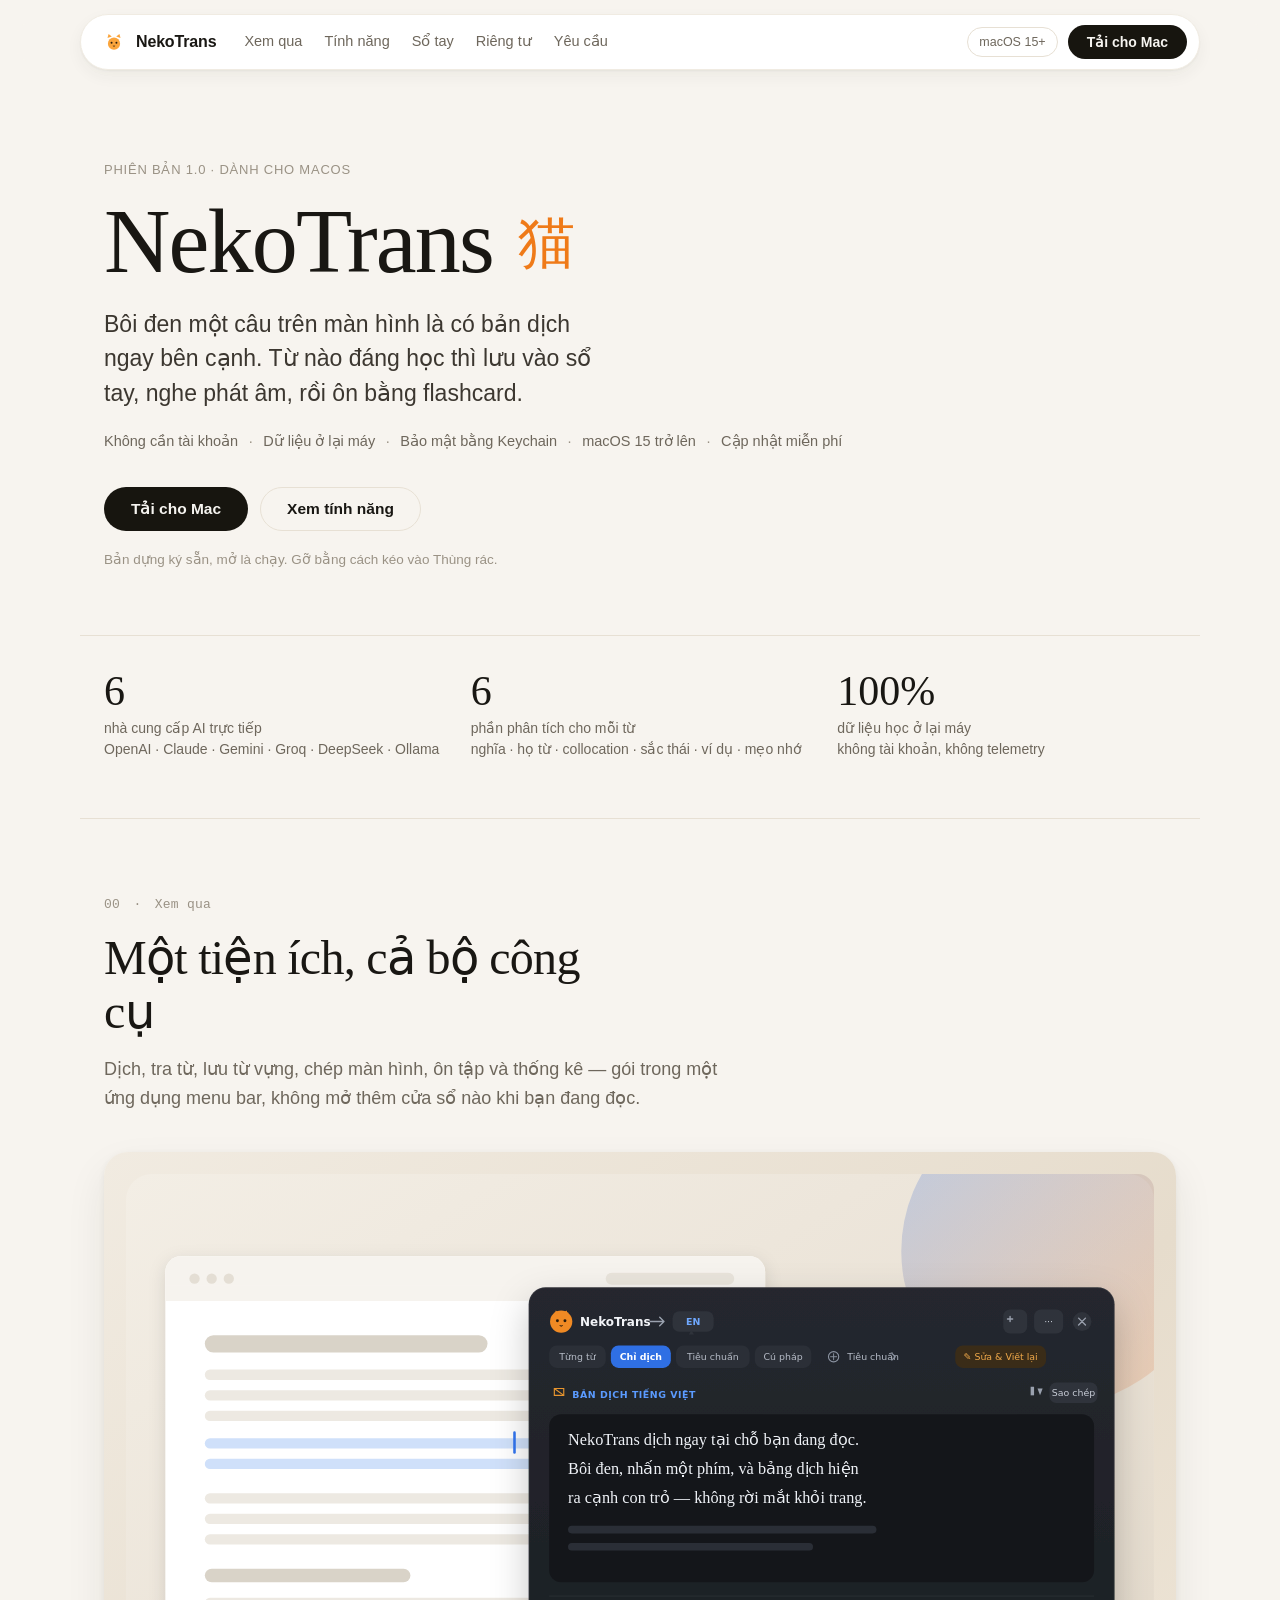
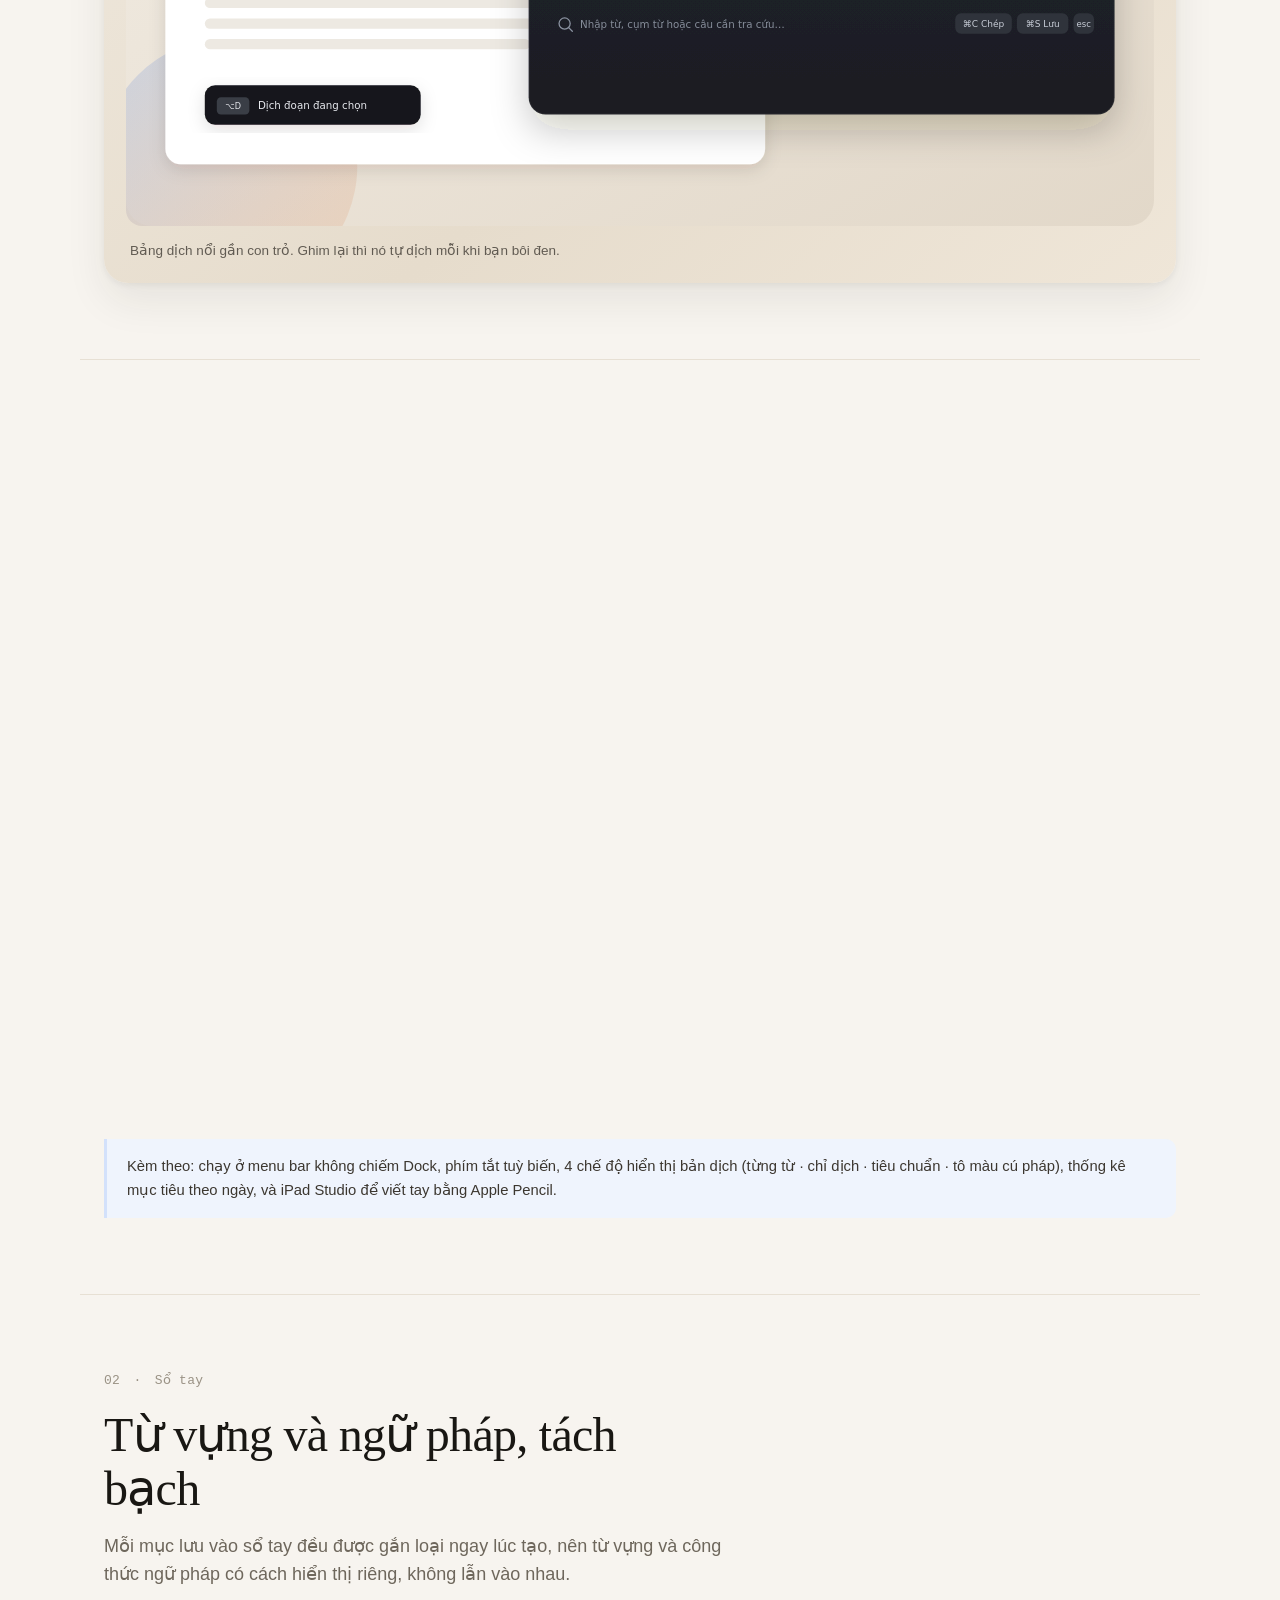
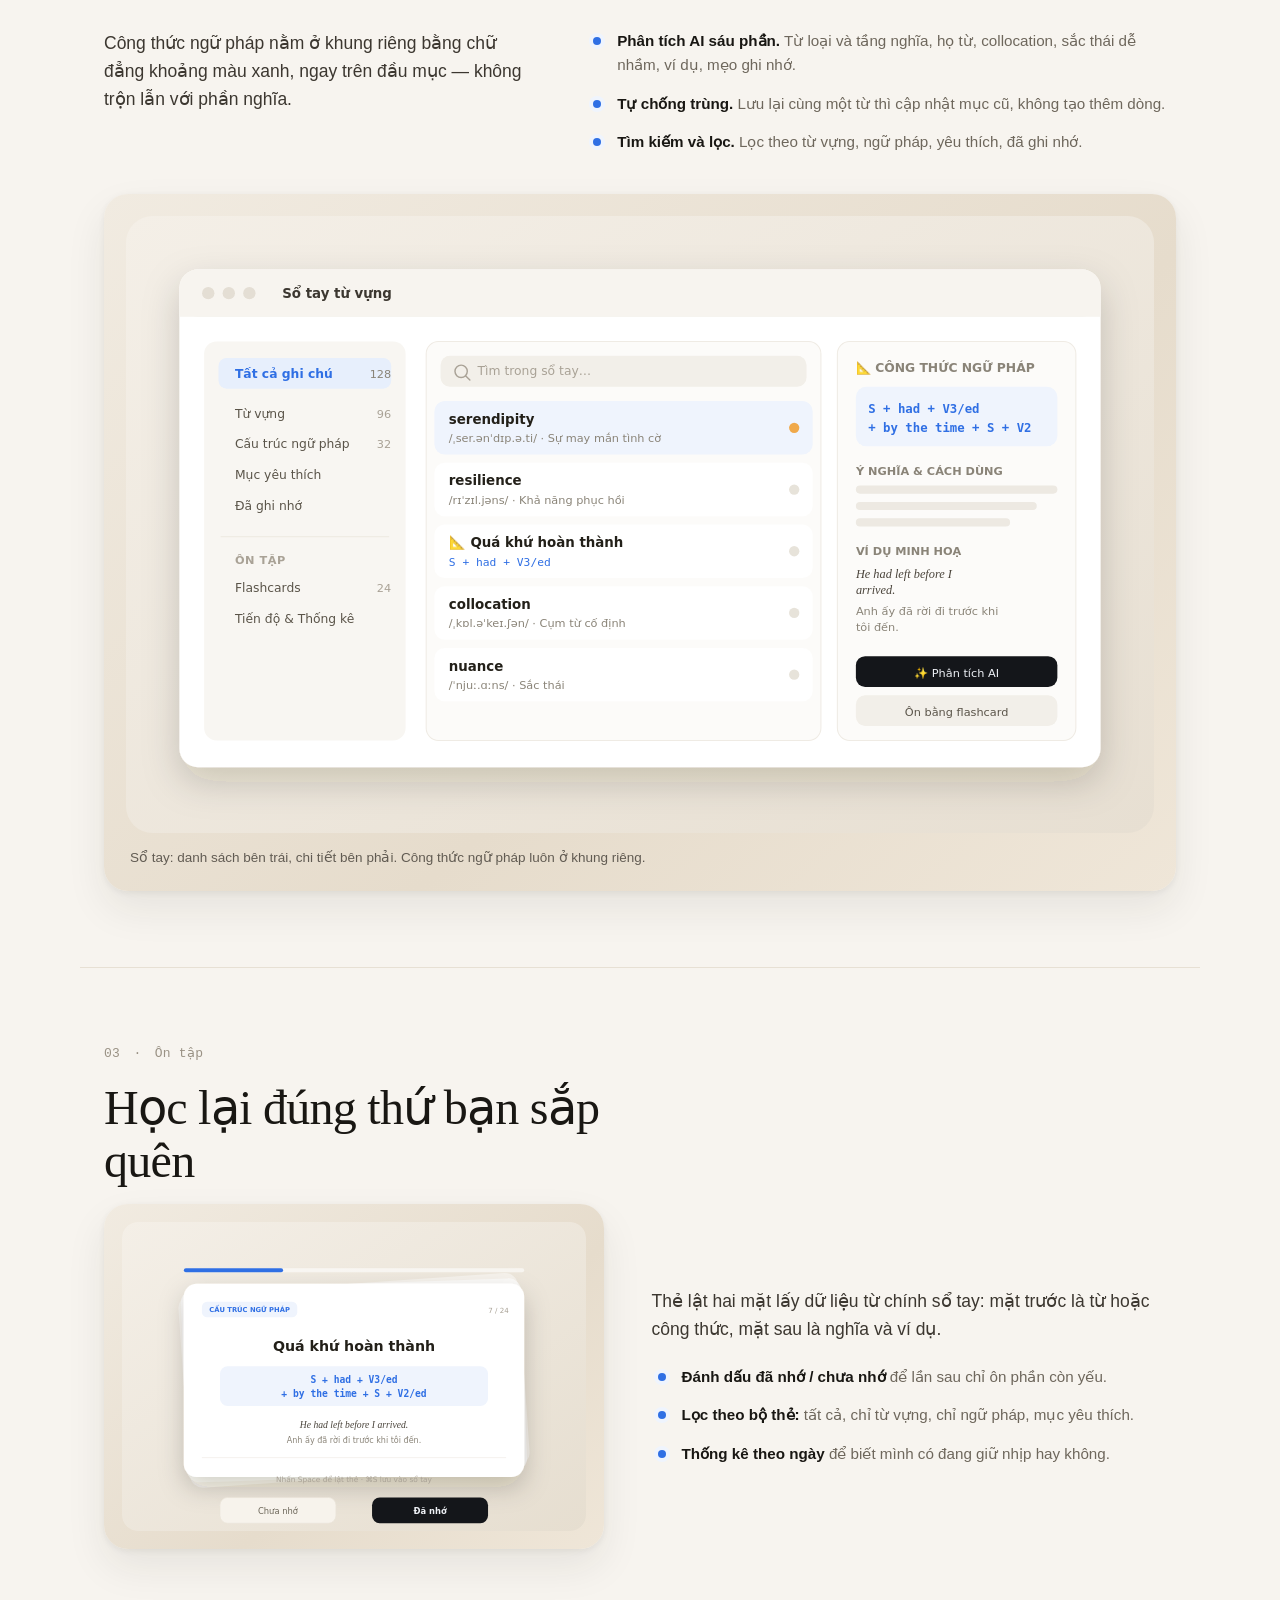
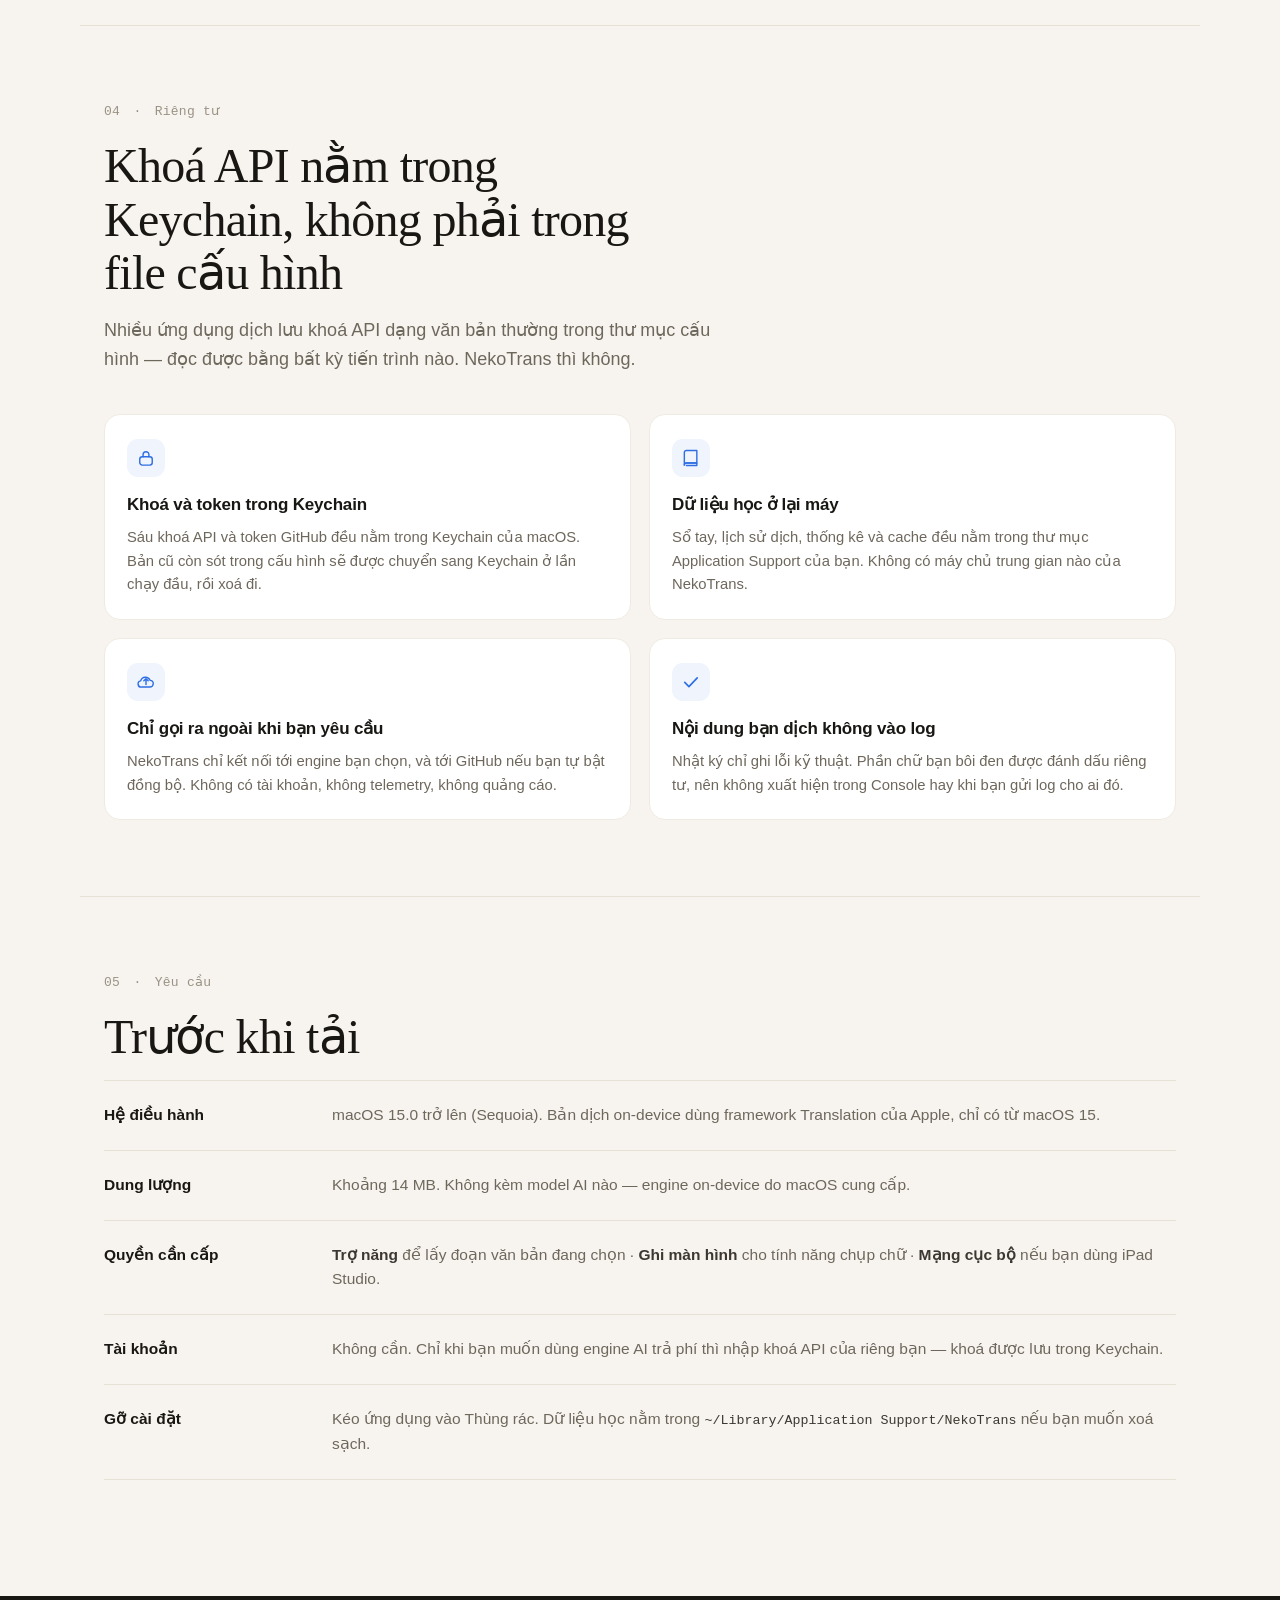
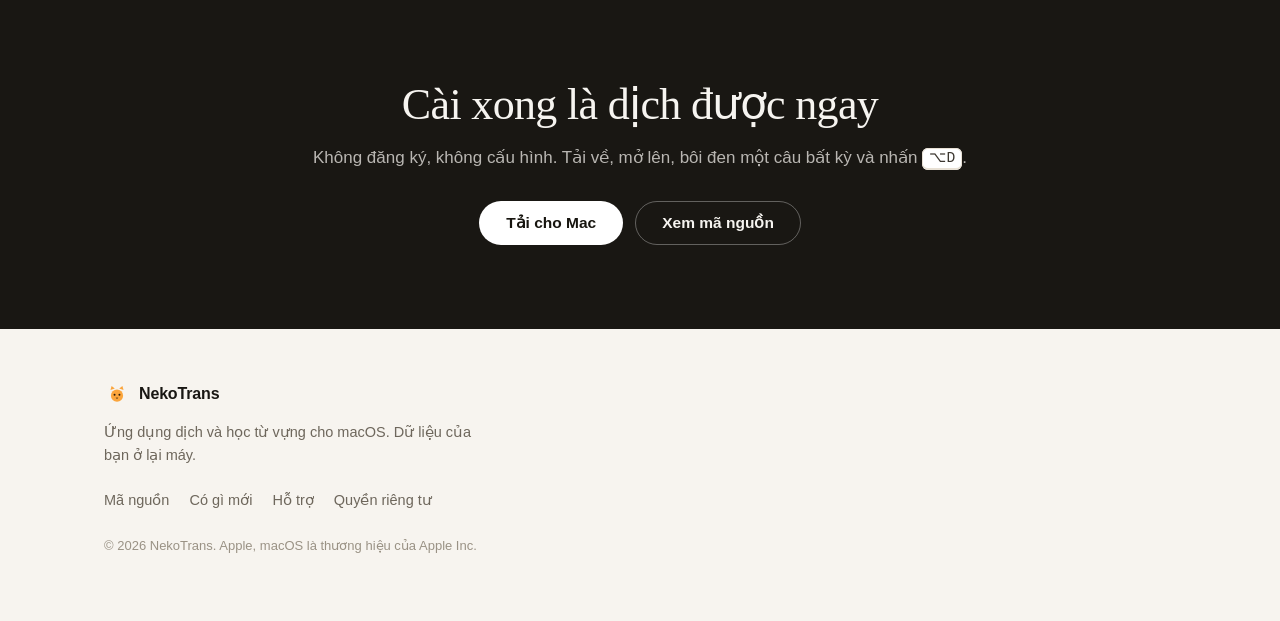
==== LandingPage/index.html @ e706da8a "refactor(architecture): modularize into Apple-style NekoKit local package (NekoCore, NekoServices, N" ====
<!doctype html>
<html lang="vi">
    <head>
        <meta charset="utf-8" />
        <meta name="viewport" content="width=device-width, initial-scale=1" />
        <title>NekoTrans — Dịch và học từ vựng ngay trên màn hình Mac</title>
        <meta
        name="description"
        content="Bôi đen là dịch. Lưu từ vào sổ tay, nghe phát âm, ôn bằng flashcard. Ứng dụng menu bar cho macOS 15+, dữ liệu ở lại máy."
        />
        <meta name="theme-color" content="#F7F4EF" />
        <link rel="icon" href="assets/favicon.svg" type="image/svg+xml" />
        <meta
        property="og:title"
        content="NekoTrans — Dịch và học từ vựng ngay trên màn hình Mac"
        />
        <meta
        property="og:description"
        content="Bôi đen là dịch, lưu vào sổ tay, ôn bằng flashcard. Dữ liệu ở lại máy."
        />
        <meta property="og:type" content="website" />
        <meta property="og:image" content="assets/hero-hud.svg" />
        <link rel="stylesheet" href="styles.css" />
    </head>
    <body>
        <!-- Icon sprite -->
        <svg
            width="0"
            height="0"
            style="position: absolute"
            aria-hidden="true"
            focusable="false"
            >
            <symbol
                id="i-select"
                viewBox="0 0 24 24"
                fill="none"
                stroke="currentColor"
                stroke-width="1.7"
                stroke-linecap="round"
                stroke-linejoin="round"
                >
                <path d="M4 7V5h4M20 7V5h-4M4 17v2h4M20 17v2h-4" />
                <path d="M8 12h8" />
            </symbol>
            <symbol
                id="i-bolt"
                viewBox="0 0 24 24"
                fill="none"
                stroke="currentColor"
                stroke-width="1.7"
                stroke-linecap="round"
                stroke-linejoin="round"
                >
                <path d="M13 2 4.5 13.5H11L10 22l8.5-11.5H12z" />
            </symbol>
            <symbol
                id="i-book"
                viewBox="0 0 24 24"
                fill="none"
                stroke="currentColor"
                stroke-width="1.7"
                stroke-linecap="round"
                stroke-linejoin="round"
                >
                <path
                d="M4 5.5A2.5 2.5 0 0 1 6.5 3H19v15H6.5A2.5 2.5 0 0 0 4 20.5z"
                />
                <path d="M4 20.5A2.5 2.5 0 0 1 6.5 18H19v3H6.5" />
            </symbol>
            <symbol
                id="i-scan"
                viewBox="0 0 24 24"
                fill="none"
                stroke="currentColor"
                stroke-width="1.7"
                stroke-linecap="round"
                stroke-linejoin="round"
                >
                <path d="M3 8V5h3M21 8V5h-3M3 16v3h3M21 16v3h-3" />
                <path d="M3 12h18" />
            </symbol>
            <symbol
                id="i-search"
                viewBox="0 0 24 24"
                fill="none"
                stroke="currentColor"
                stroke-width="1.7"
                stroke-linecap="round"
                stroke-linejoin="round"
                >
                <circle cx="11" cy="11" r="6.5" />
                <path d="M16 16l4.5 4.5" />
            </symbol>
            <symbol
                id="i-cloud"
                viewBox="0 0 24 24"
                fill="none"
                stroke="currentColor"
                stroke-width="1.7"
                stroke-linecap="round"
                stroke-linejoin="round"
                >
                <path
                d="M7 18h9.5a4 4 0 0 0 .4-8A6 6 0 0 0 5.6 10.6 3.7 3.7 0 0 0 7 18z"
                />
                <path d="M12 15V8m0 0-2.6 2.6M12 8l2.6 2.6" />
            </symbol>
            <symbol
                id="i-check"
                viewBox="0 0 24 24"
                fill="none"
                stroke="currentColor"
                stroke-width="2"
                stroke-linecap="round"
                stroke-linejoin="round"
                >
                <path d="M4.5 12.5 9.5 17.5 19.5 7" />
            </symbol>
            <symbol
                id="i-lock"
                viewBox="0 0 24 24"
                fill="none"
                stroke="currentColor"
                stroke-width="1.7"
                stroke-linecap="round"
                stroke-linejoin="round"
                >
                <rect x="4.5" y="10.5" width="15" height="10" rx="3" />
                <path d="M8.5 10.5V8a3.5 3.5 0 0 1 7 0v2.5" />
            </symbol>
            <symbol id="i-cat" viewBox="0 0 64 64">
                <path d="M16 22l2.6-10 8 6.4z" fill="#FBA53C" />
                <path d="M48 22l-2.6-10-8 6.4z" fill="#FBA53C" />
                <circle cx="32" cy="36" r="15" fill="#FBA53C" />
                <circle cx="26" cy="34" r="2.4" fill="#2A1B0C" />
                <circle cx="38" cy="34" r="2.4" fill="#2A1B0C" />
                <path
                d="M30 42q2 2 4 0"
                stroke="#2A1B0C"
                stroke-width="1.8"
                fill="none"
                stroke-linecap="round"
                />
            </symbol>
        </svg>

        <a class="skip" href="#main" data-i18n="nav.skip">Bỏ qua điều hướng</a>

        <header class="nav-wrap">
            <nav
                class="nav"
                aria-label="Điều hướng chính"
                data-i18n-label="nav.ariaLabel"
                >
                <a class="brand" href="#top">
                    <svg class="brand-mark" aria-hidden="true">
                        <use href="#i-cat" />
                    </svg>
                    <span>NekoTrans</span>
                </a>
                <ul class="nav-links">
                    <li>
                        <a href="#xem-qua" data-i18n="nav.seeIt">Xem qua</a>
                    </li>
                    <li>
                        <a href="#tinh-nang" data-i18n="nav.features"
                            >Tính năng</a
                        >
                    </li>
                    <li>
                        <a href="#so-tay" data-i18n="nav.notebook">Sổ tay</a>
                    </li>
                    <li>
                        <a href="#rieng-tu" data-i18n="nav.privacy">Riêng tư</a>
                    </li>
                    <li>
                        <a href="#yeu-cau" data-i18n="nav.requirements"
                            >Yêu cầu</a
                        >
                    </li>
                </ul>
                <div class="nav-right">
                    <span class="chip">macOS 15+</span>
                    <a
                        class="btn btn-dark btn-sm"
                        href="#"
                        data-placeholder="download-url"
                        data-i18n="action.download"
                        >Tải cho Mac</a
                    >
                </div>
            </nav>
        </header>

        <main id="main">
            <!-- Hero -->
            <section class="hero" id="top">
                <p class="eyebrow" data-i18n="hero.eyebrow">
                Phiên bản 1.0 · Dành cho macOS
                </p>
                <h1 class="hero-title">
                    NekoTrans <span class="hero-glyph">猫</span>
                </h1>
                <p class="hero-lead" data-i18n="hero.lead">
                Bôi đen một câu trên màn hình là có bản dịch ngay bên cạnh.
                Từ nào đáng học thì lưu vào sổ tay, nghe phát âm, rồi ôn
                bằng flashcard.
                </p>
                <p class="hero-meta" data-i18n-html="hero.metaHtml">
                Không cần tài khoản <span aria-hidden="true">·</span> Dữ
                liệu ở lại máy <span aria-hidden="true">·</span> Bảo mật
                bằng Keychain <span aria-hidden="true">·</span> macOS 15 trở
                lên <span aria-hidden="true">·</span>
                Cập nhật miễn phí
                </p>
                <div class="hero-actions">
                    <a
                        class="btn btn-dark"
                        href="#"
                        data-placeholder="download-url"
                        data-i18n="action.download"
                        >Tải cho Mac</a
                    >
                    <a
                        class="btn btn-ghost"
                        href="#tinh-nang"
                        data-i18n="action.seeFeatures"
                        >Xem tính năng</a
                    >
                </div>
                <p class="hero-note" data-i18n="hero.note">
                Bản dựng ký sẵn, mở là chạy. Gỡ bằng cách kéo vào Thùng rác.
                </p>
            </section>

            <!-- Stats -->
            <section
                class="stats"
                aria-label="Số liệu nổi bật"
                data-i18n-label="stats.ariaLabel"
                >
                <div class="stat">
                    <span class="stat-num">6</span
                    ><span class="stat-label" data-i18n-html="stats.aiLabelHtml"
                        >nhà cung cấp AI trực tiếp<br />OpenAI · Claude · Gemini
                        · Groq · DeepSeek · Ollama</span
                    >
                </div>
                <div class="stat">
                    <span class="stat-num">6</span
                    ><span
                        class="stat-label"
                        data-i18n-html="stats.analysisLabelHtml"
                        >phần phân tích cho mỗi từ<br />nghĩa · họ từ ·
                        collocation · sắc thái · ví dụ · mẹo nhớ</span
                    >
                </div>
                <div class="stat">
                    <span class="stat-num">100%</span
                    ><span
                        class="stat-label"
                        data-i18n-html="stats.dataLabelHtml"
                        >dữ liệu học ở lại máy<br />không tài khoản, không
                        telemetry</span
                    >
                </div>
            </section>

            <hr class="rule" />

            <!-- 00 · See it -->
            <section class="section reveal" id="xem-qua">
                <p class="label" data-i18n-html="s00.labelHtml">
                00 <span aria-hidden="true">·</span> Xem qua
                </p>
                <h2 class="h2" data-i18n="s00.h2">
                    Một tiện ích, cả bộ công cụ
                </h2>
                <p class="section-lead" data-i18n="s00.lead">
                Dịch, tra từ, lưu từ vựng, chép màn hình, ôn tập và thống kê
                — gói trong một ứng dụng menu bar, không mở thêm cửa sổ nào
                khi bạn đang đọc.
                </p>
                <figure class="shot reveal reveal-scale">
                    <img
                    src="assets/hero-hud.svg"
                    width="1200"
                    height="760"
                    alt="Bôi đen một câu trên trang web, bảng dịch NekoTrans hiện ngay bên cạnh con trỏ"
                    data-i18n-alt="s00.imgAlt"
                    />
                    <figcaption data-i18n="s00.caption">
                        Bảng dịch nổi gần con trỏ. Ghim lại thì nó tự dịch mỗi
                        khi bạn bôi đen.
                    </figcaption>
                </figure>
            </section>

            <hr class="rule" />

            <!-- 01 · Features -->
            <section class="section" id="tinh-nang">
                <p class="label reveal" data-i18n-html="s01.labelHtml">
                01 <span aria-hidden="true">·</span> Tính năng
                </p>
                <h2 class="h2 reveal" data-i18n="s01.h2">
                    Sáu việc bạn làm mỗi ngày
                </h2>
                <p class="section-lead reveal" data-i18n="s01.lead">
                Mỗi tính năng đều có phím tắt riêng và đổi được trong Cài
                đặt.
                </p>

                <ul class="grid stagger">
                    <li class="card">
                        <span class="card-icon"
                            ><svg aria-hidden="true">
                                <use href="#i-select" /></svg
                            ></span>
                        <h3 data-i18n="f1.title">Bôi đen là dịch</h3>
                        <p data-i18n-html="f1.bodyHtml">
                        Nhấn <kbd>⌥D</kbd> (hoặc bấm bong bóng nổi cạnh vùng
                        chọn) để dịch đoạn đang bôi đen. Bảng dịch hiện ngay
                        dưới con trỏ, không cần chuyển ứng dụng.
                        </p>
                    </li>
                    <li class="card">
                        <span class="card-icon"
                            ><svg aria-hidden="true"><use href="#i-bolt" /></svg
                            ></span>
                        <h3 data-i18n="f2.title">
                            Nhiều engine, tự chọn cái nhanh nhất
                        </h3>
                        <p data-i18n="f2.body">
                        Apple dịch on-device, Google, DeepL, MyMemory và 6
                        nhà cung cấp AI. NekoTrans chạy song song rồi lấy
                        kết quả về trước — engine lỗi sẽ tự tạm nghỉ thay vì
                        treo bảng dịch.
                        </p>
                    </li>
                    <li class="card">
                        <span class="card-icon"
                            ><svg aria-hidden="true"><use href="#i-book" /></svg
                            ></span>
                        <h3 data-i18n="f3.title">Tra từ điển có phiên âm</h3>
                        <p data-i18n-html="f3.bodyHtml">
                        Phiên âm IPA, nghĩa tiếng Việt, ví dụ, từ đồng nghĩa
                        và phát âm bản xứ. Từ chia thì vẫn tra được: gõ
                        <em>went</em> sẽ hiểu là <em>go</em>.
                        </p>
                    </li>
                    <li class="card">
                        <span class="card-icon"
                            ><svg aria-hidden="true"><use href="#i-scan" /></svg
                            ></span>
                        <h3 data-i18n="f4.title">Chụp màn hình để lấy chữ</h3>
                        <p data-i18n-html="f4.bodyHtml">
                        Nhấn <kbd>⌥S</kbd>, khoanh vùng có chữ, NekoTrans
                        đọc chữ trong ảnh và dịch luôn. Dùng cho ảnh chụp,
                        video, hay đoạn chữ không copy được.
                        </p>
                    </li>
                    <li class="card">
                        <span class="card-icon"
                            ><svg aria-hidden="true">
                                <use href="#i-search" /></svg
                            ></span>
                        <h3 data-i18n="f5.title">
                            Tìm từ vựng trong Spotlight
                        </h3>
                        <p data-i18n-html="f5.bodyHtml">
                        Mọi mục trong sổ tay được đánh chỉ mục vào
                        Spotlight, nên <kbd>⌘Space</kbd> rồi gõ từ là ra
                        ngay nghĩa đã lưu.
                        </p>
                    </li>
                    <li class="card">
                        <span class="card-icon"
                            ><svg aria-hidden="true">
                                <use href="#i-cloud" /></svg
                            ></span>
                        <h3 data-i18n="f6.title">Sao lưu lên GitHub Gist</h3>
                        <p data-i18n="f6.body">
                        Đồng bộ hai chiều sổ tay và thống kê vào một Gist
                        riêng tư, dữ liệu nén LZFSE trước khi gửi. Đổi máy
                        thì khôi phục lại trong một lần bấm.
                        </p>
                    </li>
                </ul>

                <p class="also reveal" data-i18n="s01.also">
                Kèm theo: chạy ở menu bar không chiếm Dock, phím tắt tuỳ
                biến, 4 chế độ hiển thị bản dịch (từng từ · chỉ dịch · tiêu
                chuẩn · tô màu cú pháp), thống kê mục tiêu theo ngày, và
                iPad Studio để viết tay bằng Apple Pencil.
                </p>
            </section>

            <hr class="rule" />

            <!-- 02 · Notebook -->
            <section class="section" id="so-tay">
                <p class="label reveal" data-i18n-html="s02.labelHtml">
                02 <span aria-hidden="true">·</span> Sổ tay
                </p>
                <h2 class="h2 reveal" data-i18n="s02.h2">
                    Từ vựng và ngữ pháp, tách bạch
                </h2>

                <p class="section-lead reveal" data-i18n="s02.lead">
                Mỗi mục lưu vào sổ tay đều được gắn loại ngay lúc tạo, nên
                từ vựng và công thức ngữ pháp có cách hiển thị riêng, không
                lẫn vào nhau.
                </p>

                <div class="twocol">
                    <p
                    class="twocol-lead reveal reveal-left"
                    data-i18n="s02.twocolLead"
                    >
                    Công thức ngữ pháp nằm ở khung riêng bằng chữ đẳng
                    khoảng màu xanh, ngay trên đầu mục — không trộn lẫn với
                    phần nghĩa.
                    </p>
                    <ul class="ticks stagger">
                        <li data-i18n-html="s02.t1Html">
                            <strong>Phân tích AI sáu phần.</strong> Từ loại và
                            tầng nghĩa, họ từ, collocation, sắc thái dễ nhầm, ví
                            dụ, mẹo ghi nhớ.
                        </li>
                        <li data-i18n-html="s02.t2Html">
                            <strong>Tự chống trùng.</strong> Lưu lại cùng một từ
                            thì cập nhật mục cũ, không tạo thêm dòng.
                        </li>
                        <li data-i18n-html="s02.t3Html">
                            <strong>Tìm kiếm và lọc.</strong> Lọc theo từ vựng,
                            ngữ pháp, yêu thích, đã ghi nhớ.
                        </li>
                    </ul>
                </div>

                <figure class="shot reveal reveal-scale">
                    <img
                    src="assets/notebook.svg"
                    width="1000"
                    height="640"
                    alt="Sổ tay từ vựng: danh sách từ kèm phiên âm, bộ lọc theo loại, và khung công thức ngữ pháp riêng"
                    data-i18n-alt="s02.imgAlt"
                    />
                    <figcaption data-i18n="s02.caption">
                        Sổ tay: danh sách bên trái, chi tiết bên phải. Công thức
                        ngữ pháp luôn ở khung riêng.
                    </figcaption>
                </figure>
            </section>

            <hr class="rule" />

            <!-- 03 · Flashcards -->
            <section class="section" id="on-tap">
                <p class="label reveal" data-i18n-html="s03.labelHtml">
                03 <span aria-hidden="true">·</span> Ôn tập
                </p>
                <h2 class="h2 reveal" data-i18n="s03.h2">
                    Học lại đúng thứ bạn sắp quên
                </h2>

                <div class="split split-reverse">
                    <div class="split-text">
                        <p class="reveal reveal-right" data-i18n="s03.body">
                        Thẻ lật hai mặt lấy dữ liệu từ chính sổ tay: mặt
                        trước là từ hoặc công thức, mặt sau là nghĩa và ví
                        dụ.
                        </p>
                        <ul class="ticks stagger">
                            <li data-i18n-html="s03.t1Html">
                                <strong>Đánh dấu đã nhớ / chưa nhớ</strong> để
                                lần sau chỉ ôn phần còn yếu.
                            </li>
                            <li data-i18n-html="s03.t2Html">
                                <strong>Lọc theo bộ thẻ:</strong> tất cả, chỉ từ
                                vựng, chỉ ngữ pháp, mục yêu thích.
                            </li>
                            <li data-i18n-html="s03.t3Html">
                                <strong>Thống kê theo ngày</strong> để biết mình
                                có đang giữ nhịp hay không.
                            </li>
                        </ul>
                    </div>
                    <figure class="shot shot-sm reveal reveal-left">
                        <img
                        src="assets/flashcard.svg"
                        width="720"
                        height="480"
                        alt="Thẻ flashcard công thức ngữ pháp với hai lựa chọn Đã nhớ và Chưa nhớ"
                        data-i18n-alt="s03.imgAlt"
                        />
                    </figure>
                </div>
            </section>

            <hr class="rule" />

            <!-- 04 · Privacy -->
            <section class="section" id="rieng-tu">
                <p class="label reveal" data-i18n-html="s04.labelHtml">
                04 <span aria-hidden="true">·</span> Riêng tư
                </p>
                <h2 class="h2 reveal" data-i18n="s04.h2">
                    Khoá API nằm trong Keychain, không phải trong file cấu hình
                </h2>
                <p class="section-lead reveal" data-i18n="s04.lead">
                Nhiều ứng dụng dịch lưu khoá API dạng văn bản thường trong
                thư mục cấu hình — đọc được bằng bất kỳ tiến trình nào.
                NekoTrans thì không.
                </p>

                <ul class="grid grid-2 stagger">
                    <li class="card card-plain">
                        <span class="card-icon"
                            ><svg aria-hidden="true"><use href="#i-lock" /></svg
                            ></span>
                        <h3 data-i18n="p1.title">
                            Khoá và token trong Keychain
                        </h3>
                        <p data-i18n="p1.body">
                        Sáu khoá API và token GitHub đều nằm trong Keychain
                        của macOS. Bản cũ còn sót trong cấu hình sẽ được
                        chuyển sang Keychain ở lần chạy đầu, rồi xoá đi.
                        </p>
                    </li>
                    <li class="card card-plain">
                        <span class="card-icon"
                            ><svg aria-hidden="true"><use href="#i-book" /></svg
                            ></span>
                        <h3 data-i18n="p2.title">Dữ liệu học ở lại máy</h3>
                        <p data-i18n="p2.body">
                        Sổ tay, lịch sử dịch, thống kê và cache đều nằm
                        trong thư mục Application Support của bạn. Không có
                        máy chủ trung gian nào của NekoTrans.
                        </p>
                    </li>
                    <li class="card card-plain">
                        <span class="card-icon"
                            ><svg aria-hidden="true">
                                <use href="#i-cloud" /></svg
                            ></span>
                        <h3 data-i18n="p3.title">
                            Chỉ gọi ra ngoài khi bạn yêu cầu
                        </h3>
                        <p data-i18n="p3.body">
                        NekoTrans chỉ kết nối tới engine bạn chọn, và tới
                        GitHub nếu bạn tự bật đồng bộ. Không có tài khoản,
                        không telemetry, không quảng cáo.
                        </p>
                    </li>
                    <li class="card card-plain">
                        <span class="card-icon"
                            ><svg aria-hidden="true">
                                <use href="#i-check" /></svg
                            ></span>
                        <h3 data-i18n="p4.title">
                            Nội dung bạn dịch không vào log
                        </h3>
                        <p data-i18n="p4.body">
                        Nhật ký chỉ ghi lỗi kỹ thuật. Phần chữ bạn bôi đen
                        được đánh dấu riêng tư, nên không xuất hiện trong
                        Console hay khi bạn gửi log cho ai đó.
                        </p>
                    </li>
                </ul>
            </section>

            <hr class="rule" />

            <!-- 05 · Requirements -->
            <section class="section" id="yeu-cau">
                <p class="label reveal" data-i18n-html="s05.labelHtml">
                05 <span aria-hidden="true">·</span> Yêu cầu
                </p>
                <h2 class="h2 reveal" data-i18n="s05.h2">Trước khi tải</h2>

                <dl class="specs stagger">
                    <div>
                        <dt data-i18n="spec.os.dt">Hệ điều hành</dt>
                        <dd data-i18n-html="spec.os.ddHtml">
                            macOS 15.0 trở lên (Sequoia). Bản dịch on-device
                            dùng framework Translation của Apple, chỉ có từ
                            macOS 15.
                        </dd>
                    </div>
                    <div>
                        <dt data-i18n="spec.size.dt">Dung lượng</dt>
                        <dd data-i18n="spec.size.dd">
                            Khoảng 14 MB. Không kèm model AI nào — engine
                            on-device do macOS cung cấp.
                        </dd>
                    </div>
                    <div>
                        <dt data-i18n="spec.perm.dt">Quyền cần cấp</dt>
                        <dd data-i18n-html="spec.perm.ddHtml">
                            <strong>Trợ năng</strong> để lấy đoạn văn bản đang
                            chọn · <strong>Ghi màn hình</strong> cho tính năng
                            chụp chữ · <strong>Mạng cục bộ</strong> nếu bạn dùng
                            iPad Studio.
                        </dd>
                    </div>
                    <div>
                        <dt data-i18n="spec.account.dt">Tài khoản</dt>
                        <dd data-i18n="spec.account.dd">
                            Không cần. Chỉ khi bạn muốn dùng engine AI trả phí
                            thì nhập khoá API của riêng bạn — khoá được lưu
                            trong Keychain.
                        </dd>
                    </div>
                    <div>
                        <dt data-i18n="spec.uninstall.dt">Gỡ cài đặt</dt>
                        <dd data-i18n-html="spec.uninstall.ddHtml">
                            Kéo ứng dụng vào Thùng rác. Dữ liệu học nằm trong
                            <code>~/Library/Application Support/NekoTrans</code>
                            nếu bạn muốn xoá sạch.
                        </dd>
                    </div>
                </dl>
            </section>

            <!-- Final CTA -->
            <section class="cta" id="tai-ve">
                <div class="cta-inner reveal">
                    <h2 data-i18n="cta.h2">Cài xong là dịch được ngay</h2>
                    <p data-i18n-html="cta.bodyHtml">
                    Không đăng ký, không cấu hình. Tải về, mở lên, bôi đen
                    một câu bất kỳ và nhấn <kbd>⌥D</kbd>.
                    </p>
                    <div class="hero-actions">
                        <a
                            class="btn btn-light"
                            href="#"
                            data-placeholder="download-url"
                            data-i18n="action.download"
                            >Tải cho Mac</a
                        >
                        <a
                            class="btn btn-outline-light"
                            href="#"
                            data-placeholder="source-url"
                            data-i18n="action.source"
                            >Xem mã nguồn</a
                        >
                    </div>
                </div>
            </section>
        </main>

        <footer class="footer">
            <div class="footer-inner">
                <a class="brand" href="#top">
                    <svg class="brand-mark" aria-hidden="true">
                        <use href="#i-cat" />
                    </svg>
                    <span>NekoTrans</span>
                </a>
                <p class="footer-note" data-i18n="footer.note">
                Ứng dụng dịch và học từ vựng cho macOS. Dữ liệu của bạn ở
                lại máy.
                </p>
                <ul class="footer-links">
                    <li>
                        <a
                            href="#"
                            data-placeholder="source-url"
                            data-i18n="footer.source"
                            >Mã nguồn</a
                        >
                    </li>
                    <li>
                        <a
                            href="#"
                            data-placeholder="changelog-url"
                            data-i18n="footer.changelog"
                            >Có gì mới</a
                        >
                    </li>
                    <li>
                        <a
                            href="#"
                            data-placeholder="support-url"
                            data-i18n="footer.support"
                            >Hỗ trợ</a
                        >
                    </li>
                    <li>
                        <a
                            href="#"
                            data-placeholder="privacy-url"
                            data-i18n="footer.privacy"
                            >Quyền riêng tư</a
                        >
                    </li>
                </ul>
                <p class="footer-legal">
                © <span id="year">2026</span> NekoTrans.
                <span data-i18n="footer.trademark"
                    >Apple, macOS là thương hiệu của Apple Inc.</span
                >
                </p>
            </div>
        </footer>

        <script>
            document.getElementById("year").textContent =
            new Date().getFullYear();
        </script>
        <script src="animations.js"></script>
    </body>
</html>
---- LandingPage/styles.css ----
/* ============================================================================
   NekoTrans — landing page
   Bảng màu lấy từ chính app (AppColors: accent = blue, phonetic = orange),
   nền giấy ấm theo phong cách của ảnh tham chiếu.
   ========================================================================= */

/* --- Tokens ---------------------------------------------------------------- */
:root {
    --bg: #f7f4ef;
    --surface: #ffffff;
    --ink: #191713;
    --ink-2: #3c3730;
    --muted: #6e675c;
    --muted-2: #9a9285;
    --line: #e7e0d4;
    --line-soft: #f0ebe2;

    --accent: #2f6fe4;
    --accent-soft: #eff4fd;
    --accent-line: #d3e1fb;
    --orange: #ef7a18;

    --font-display:
        "Iowan Old Style", "Palatino Linotype", Palatino, "Times New Roman",
        Georgia, serif;
    --font-sans:
        -apple-system, BlinkMacSystemFont, "SF Pro Text", "Segoe UI", Roboto,
        Helvetica, Arial, sans-serif;
    --font-mono:
        ui-monospace, SFMono-Regular, "SF Mono", Menlo, Consolas, monospace;

    --r-pill: 999px;
    --r-lg: 24px;
    --r-md: 16px;
    --r-sm: 10px;

    --shadow-sm:
        0 1px 2px rgba(42, 35, 24, 0.05), 0 6px 16px rgba(42, 35, 24, 0.05);
    --shadow-md:
        0 2px 6px rgba(42, 35, 24, 0.06), 0 18px 40px rgba(42, 35, 24, 0.08);

    --wrap: 1120px;
    --gutter: 24px;
}

*,
*::before,
*::after {
    box-sizing: border-box;
}

html {
    -webkit-text-size-adjust: 100%;
    scroll-behavior: smooth;
}

body {
    margin: 0;
    background: var(--bg);
    color: var(--ink);
    font-family: var(--font-sans);
    font-size: 17px;
    line-height: 1.6;
    -webkit-font-smoothing: antialiased;
    text-rendering: optimizeLegibility;
}

img,
svg {
    display: block;
    max-width: 100%;
}
a {
    color: inherit;
    text-decoration: none;
}

/* Inline icon sizing: every <svg> that pulls from the sprite. */
.icon,
.card-icon svg,
.brand-mark {
    width: 1em;
    height: 1em;
}
.brand-mark {
    width: 26px;
    height: 26px;
}

kbd,
code {
    font-family: var(--font-mono);
    font-size: 0.86em;
}
kbd {
    padding: 0.1em 0.42em;
    border: 1px solid var(--line);
    border-bottom-width: 2px;
    border-radius: 6px;
    background: var(--surface);
    color: var(--ink-2);
    white-space: nowrap;
}
code {
    color: var(--ink-2);
}

/* --- Focus & a11y --------------------------------------------------------- */
:focus-visible {
    outline: 2px solid var(--accent);
    outline-offset: 3px;
    border-radius: 6px;
}
.skip {
    position: absolute;
    left: -9999px;
}
.skip:focus {
    left: 16px;
    top: 16px;
    z-index: 100;
    padding: 10px 16px;
    background: var(--ink);
    color: #fff;
    border-radius: var(--r-sm);
}
@media (prefers-reduced-motion: reduce) {
    html {
        scroll-behavior: auto;
    }
    *,
    *::before,
    *::after {
        animation-duration: 0.001ms !important;
        transition-duration: 0.001ms !important;
    }
}

/* --- Layout --------------------------------------------------------------- */
.wrap,
.section,
.hero,
.stats,
.footer-inner,
.cta-inner {
    width: 100%;
    max-width: var(--wrap);
    margin-inline: auto;
    padding-inline: var(--gutter);
}
.rule {
    max-width: var(--wrap);
    margin: 0 auto;
    border: 0;
    border-top: 1px solid var(--line);
    width: calc(100% - var(--gutter) * 2);
}

/* --- Nav ------------------------------------------------------------------ */
.nav-wrap {
    position: sticky;
    top: 0;
    z-index: 50;
    padding: 14px var(--gutter);
    background: color-mix(in srgb, var(--bg) 82%, transparent);
    backdrop-filter: saturate(180%) blur(14px);
    -webkit-backdrop-filter: saturate(180%) blur(14px);
}
.nav {
    max-width: var(--wrap);
    margin-inline: auto;
    display: flex;
    align-items: center;
    gap: 28px;
    padding: 10px 12px 10px 20px;
    background: var(--surface);
    border: 1px solid var(--line-soft);
    border-radius: var(--r-pill);
    box-shadow: var(--shadow-sm);
}
.brand {
    display: inline-flex;
    align-items: center;
    gap: 9px;
    font-weight: 700;
    font-size: 16px;
    letter-spacing: -0.01em;
    flex: none;
}
.nav-links {
    display: flex;
    gap: 22px;
    margin: 0;
    padding: 0;
    list-style: none;
    font-size: 14.5px;
    color: var(--ink-2);
}
.nav-links a {
    color: var(--muted);
    transition: color 0.15s ease;
}
.nav-links a:hover {
    color: var(--ink);
}
.nav-right {
    margin-left: auto;
    display: flex;
    align-items: center;
    gap: 10px;
}

.chip {
    font-size: 12.5px;
    color: var(--muted);
    border: 1px solid var(--line);
    border-radius: var(--r-pill);
    padding: 4px 11px;
    white-space: nowrap;
}

/* --- Buttons -------------------------------------------------------------- */
.btn {
    display: inline-flex;
    align-items: center;
    justify-content: center;
    gap: 8px;
    padding: 13px 26px;
    border-radius: var(--r-pill);
    font-size: 15.5px;
    font-weight: 600;
    line-height: 1;
    border: 1px solid transparent;
    cursor: pointer;
    transition:
        transform 0.12s ease,
        box-shadow 0.18s ease,
        background-color 0.18s ease,
        border-color 0.18s ease;
    white-space: nowrap;
}
.btn:hover {
    transform: translateY(-1px);
}
.btn:active {
    transform: translateY(0);
}

/* These two are theme-independent by design: a "dark" button is always dark-on-light,
   a "light" button is always light-on-dark. Using the ink token here made them invert
   into invisible text in dark mode. */
.btn-dark {
    background: #17150f;
    color: #f6f4f0;
}
.btn-dark:hover {
    background: #000;
    box-shadow: var(--shadow-md);
}
.btn-light {
    background: #ffffff;
    color: #17150f;
}
.btn-light:hover {
    box-shadow: var(--shadow-md);
}
.btn-ghost {
    background: transparent;
    color: var(--ink);
    border-color: var(--line);
}
.btn-ghost:hover {
    background: var(--surface);
    border-color: var(--muted-2);
}
.btn-outline-light {
    background: transparent;
    color: #f6f4f0;
    border-color: rgba(255, 255, 255, 0.32);
}
.btn-outline-light:hover {
    border-color: rgba(255, 255, 255, 0.6);
}
.btn-sm {
    padding: 9px 18px;
    font-size: 14px;
}

/* --- Hero ----------------------------------------------------------------- */
.hero {
    padding-top: 76px;
    padding-bottom: 64px;
    text-align: left;
}
.eyebrow {
    margin: 0 0 14px;
    font-size: 13px;
    letter-spacing: 0.06em;
    text-transform: uppercase;
    color: var(--muted-2);
}
.hero-title {
    margin: 0 0 20px;
    font-family: var(--font-display);
    font-weight: 400;
    font-size: clamp(52px, 9vw, 92px);
    line-height: 1;
    letter-spacing: -0.02em;
}
.hero-glyph {
    font-size: 0.62em;
    vertical-align: 0.18em;
    color: var(--orange);
    margin-left: 0.06em;
}
.hero-lead {
    margin: 0 0 20px;
    max-width: 40ch;
    font-size: clamp(19px, 2.2vw, 23px);
    line-height: 1.5;
    color: var(--ink-2);
}
.hero-meta {
    margin: 0 0 34px;
    font-size: 14.5px;
    color: var(--muted);
}
.hero-meta span {
    margin: 0 0.45em;
    color: var(--muted-2);
}
.hero-actions {
    display: flex;
    flex-wrap: wrap;
    gap: 12px;
}
.hero-note {
    margin: 18px 0 0;
    font-size: 13.5px;
    color: var(--muted-2);
}

/* --- Stats ---------------------------------------------------------------- */
.stats {
    display: grid;
    grid-template-columns: repeat(3, 1fr);
    gap: 28px;
    padding-top: 34px;
    padding-bottom: 58px;
    border-top: 1px solid var(--line);
}
.stat {
    display: flex;
    flex-direction: column;
    gap: 6px;
}
.stat-num {
    font-family: var(--font-display);
    font-size: 42px;
    line-height: 1;
    color: var(--ink);
}
.stat-label {
    font-size: 14px;
    color: var(--muted);
    line-height: 1.5;
}

/* --- Sections ------------------------------------------------------------- */
.section {
    padding-block: 76px;
}
.label {
    margin: 0 0 16px;
    font-family: var(--font-mono);
    font-size: 13px;
    color: var(--muted-2);
    letter-spacing: 0.02em;
}
.label span {
    margin: 0 0.4em;
}
.h2 {
    margin: 0 0 16px;
    font-family: var(--font-display);
    font-weight: 400;
    font-size: clamp(32px, 4.6vw, 48px);
    line-height: 1.12;
    letter-spacing: -0.015em;
    max-width: 22ch;
}
.section-lead {
    margin: 0 0 40px;
    max-width: 62ch;
    font-size: 18px;
    color: var(--muted);
}

/* --- Illustration frames -------------------------------------------------- */
.shot {
    margin: 0;
    border-radius: var(--r-lg);
    padding: 22px;
    background: linear-gradient(140deg, #f1ebe1, #e6dccc 60%, #efe6d8);
    box-shadow: var(--shadow-md);
}
.shot img {
    width: 100%;
    height: auto;
    border-radius: var(--r-md);
}
.shot figcaption {
    margin-top: 14px;
    padding-inline: 4px;
    font-size: 13.5px;
    color: var(--ink-2);
    opacity: 0.78;
}
.shot-sm {
    padding: 18px;
}

/* --- Feature grid --------------------------------------------------------- */
.grid {
    list-style: none;
    margin: 0;
    padding: 0;
    display: grid;
    grid-template-columns: repeat(3, 1fr);
    gap: 18px;
}
.grid-2 {
    grid-template-columns: repeat(2, 1fr);
}

.card {
    background: var(--surface);
    border: 1px solid var(--line-soft);
    border-radius: var(--r-md);
    padding: 24px 22px 22px;
    box-shadow: var(--shadow-sm);
    transition:
        transform 0.16s ease,
        box-shadow 0.2s ease;
}
.card:hover {
    transform: translateY(-2px);
    box-shadow: var(--shadow-md);
}
.card-plain {
    box-shadow: none;
}
.card-plain:hover {
    transform: none;
    box-shadow: var(--shadow-sm);
}

.card-icon {
    display: inline-flex;
    align-items: center;
    justify-content: center;
    width: 38px;
    height: 38px;
    margin-bottom: 14px;
    border-radius: 11px;
    background: var(--accent-soft);
    color: var(--accent);
    font-size: 20px;
}
.card h3 {
    margin: 0 0 8px;
    font-size: 17px;
    font-weight: 650;
    letter-spacing: -0.01em;
}
.card p {
    margin: 0;
    font-size: 14.8px;
    color: var(--muted);
}
.card em {
    color: var(--ink-2);
    font-style: italic;
}

.also {
    margin: 26px 0 0;
    padding: 16px 20px;
    border-left: 3px solid var(--accent-line);
    background: var(--accent-soft);
    border-radius: 0 var(--r-sm) var(--r-sm) 0;
    font-size: 14.8px;
    color: var(--ink-2);
}

/* --- Split rows ----------------------------------------------------------- */
.split {
    display: grid;
    grid-template-columns: 1fr 1.05fr;
    gap: 48px;
    align-items: center;
}
.split-text p {
    margin-top: 0;
    font-size: 17.5px;
    color: var(--ink-2);
}
.split-reverse .split-text {
    order: 2;
}
.split-reverse .shot {
    order: 1;
}

/* Text block that sits above a full-width illustration. */
.twocol {
    display: grid;
    grid-template-columns: 0.85fr 1.15fr;
    gap: 48px;
    align-items: start;
    margin-bottom: 40px;
}
.twocol-lead {
    margin: 0;
    font-size: 17.5px;
    color: var(--ink-2);
}
.twocol .ticks {
    margin-top: 0;
}

.ticks {
    list-style: none;
    margin: 22px 0 0;
    padding: 0;
    display: grid;
    gap: 14px;
}
.ticks li {
    position: relative;
    padding-left: 30px;
    font-size: 15.2px;
    color: var(--muted);
}
.ticks li::before {
    content: "";
    position: absolute;
    left: 6px;
    top: 0.52em;
    width: 8px;
    height: 8px;
    border-radius: 50%;
    background: var(--accent);
    box-shadow: 0 0 0 4px var(--accent-soft);
}
.ticks strong {
    color: var(--ink);
    font-weight: 620;
}

/* --- Specs ---------------------------------------------------------------- */
.specs {
    margin: 0;
    display: grid;
    gap: 0;
    border-top: 1px solid var(--line);
}
.specs > div {
    display: grid;
    grid-template-columns: 200px 1fr;
    gap: 28px;
    padding: 22px 0;
    border-bottom: 1px solid var(--line);
}
.specs dt {
    font-weight: 620;
    color: var(--ink);
    font-size: 15.5px;
}
.specs dd {
    margin: 0;
    color: var(--muted);
    font-size: 15.5px;
}
.specs strong {
    color: var(--ink-2);
}

/* --- Final CTA ------------------------------------------------------------ */
.cta {
    margin-top: 40px;
    padding-block: 84px;
    background: var(--ink);
    color: #f6f4f0;
}
.cta-inner {
    text-align: center;
    max-width: 760px;
}
.cta h2 {
    margin: 0 0 14px;
    font-family: var(--font-display);
    font-weight: 400;
    font-size: clamp(30px, 4.4vw, 44px);
    line-height: 1.14;
    letter-spacing: -0.015em;
}
.cta p {
    margin: 0 0 30px;
    font-size: 17px;
    color: rgba(246, 244, 240, 0.72);
}
.cta .hero-actions {
    justify-content: center;
}

/* --- Footer --------------------------------------------------------------- */
.footer {
    padding-block: 52px 64px;
    background: var(--bg);
}
.footer-inner {
    display: grid;
    gap: 14px;
}
.footer-note {
    margin: 0;
    font-size: 14.5px;
    color: var(--muted);
    max-width: 46ch;
}
.footer-links {
    list-style: none;
    display: flex;
    flex-wrap: wrap;
    gap: 20px;
    margin: 8px 0 0;
    padding: 0;
    font-size: 14.5px;
}
.footer-links a {
    color: var(--muted);
}
.footer-links a:hover {
    color: var(--ink);
}
.footer-legal {
    margin: 10px 0 0;
    font-size: 13px;
    color: var(--muted-2);
}

/* --- Responsive ----------------------------------------------------------- */
@media (max-width: 1020px) {
    .grid {
        grid-template-columns: repeat(2, 1fr);
    }
    .split {
        grid-template-columns: 1fr;
        gap: 32px;
    }
    .split-reverse .split-text {
        order: 1;
    }
    .split-reverse .shot {
        order: 2;
    }
    .twocol {
        grid-template-columns: 1fr;
        gap: 22px;
    }
}

@media (max-width: 860px) {
    body {
        font-size: 16px;
    }
    .nav {
        gap: 14px;
        padding-left: 16px;
    }
    .nav-links {
        display: none;
    }
    .nav-right {
        gap: 8px;
    }
    .chip {
        display: none;
    }
    .stats {
        grid-template-columns: 1fr;
        gap: 22px;
        padding-bottom: 44px;
    }
    .stat {
        flex-direction: row;
        align-items: baseline;
        gap: 14px;
    }
    .stat-num {
        font-size: 32px;
        min-width: 2.6ch;
    }
    .section {
        padding-block: 56px;
    }
    .hero {
        padding-top: 44px;
        padding-bottom: 44px;
    }
    .grid,
    .grid-2 {
        grid-template-columns: 1fr;
    }
    .specs > div {
        grid-template-columns: 1fr;
        gap: 6px;
        padding: 18px 0;
    }
    .shot {
        padding: 14px;
    }
    .cta {
        padding-block: 60px;
    }
}

/* --- Dark mode ------------------------------------------------------------ */
@media (prefers-color-scheme: dark) {
    :root {
        --bg: #16150f;
        --surface: #201e17;
        --ink: #f3efe7;
        --ink-2: #d8d2c6;
        --muted: #a79f91;
        --muted-2: #857d70;
        --line: #302d24;
        --line-soft: #2a271f;

        --accent: #7ca9f7;
        --accent-soft: #1c2434;
        --accent-line: #2b3a57;
        --orange: #f5a050;

        --shadow-sm:
            0 1px 2px rgba(0, 0, 0, 0.4), 0 6px 16px rgba(0, 0, 0, 0.3);
        --shadow-md:
            0 2px 6px rgba(0, 0, 0, 0.45), 0 18px 40px rgba(0, 0, 0, 0.4);
    }
    .btn-dark {
        background: #f3efe7;
        color: #17150f;
    }
    .btn-dark:hover {
        background: #fff;
    }
    .btn-ghost:hover {
        background: var(--surface);
    }
    .cta {
        background: #0e0d09;
    }
    .shot {
        background: linear-gradient(140deg, #24221a, #1c1a13 60%, #232019);
    }
    .nav-wrap {
        background: color-mix(in srgb, var(--bg) 80%, transparent);
    }
}

/* ============================================================================
   Animation
   Nguyên tắc: trạng thái "hiện" là mặc định trong CSS. JS chỉ thêm class
   .is-revealed khi phần tử vào viewport. Nếu JS chết, trang vẫn đọc được.
   ========================================================================= */

/* --- Keyframes ------------------------------------------------------------ */
@keyframes fade-up {
    from {
        opacity: 0;
        transform: translateY(18px);
    }
    to {
        opacity: 1;
        transform: translateY(0);
    }
}
@keyframes fade-in {
    from {
        opacity: 0;
    }
    to {
        opacity: 1;
    }
}
@keyframes scale-in {
    from {
        opacity: 0;
        transform: scale(0.96);
    }
    to {
        opacity: 1;
        transform: scale(1);
    }
}
@keyframes slide-in-left {
    from {
        opacity: 0;
        transform: translateX(-22px);
    }
    to {
        opacity: 1;
        transform: translateX(0);
    }
}
@keyframes slide-in-right {
    from {
        opacity: 0;
        transform: translateX(22px);
    }
    to {
        opacity: 1;
        transform: translateX(0);
    }
}
@keyframes nav-drop {
    from {
        opacity: 0;
        transform: translateY(-10px);
    }
    to {
        opacity: 1;
        transform: translateY(0);
    }
}
@keyframes glyph-pop {
    0% {
        opacity: 0;
        transform: scale(0.4) rotate(-12deg);
    }
    60% {
        opacity: 1;
        transform: scale(1.12) rotate(4deg);
    }
    100% {
        opacity: 1;
        transform: scale(1) rotate(0deg);
    }
}
@keyframes pulse-ring {
    0% {
        box-shadow: 0 0 0 0 var(--accent-soft);
    }
    70% {
        box-shadow: 0 0 0 8px transparent;
    }
    100% {
        box-shadow: 0 0 0 0 transparent;
    }
}

/* --- Hero: chạy ngay khi tải trang ---------------------------------------- */
.hero .eyebrow {
    animation: fade-in 0.5s ease both;
}
.hero-title {
    animation: fade-up 0.7s cubic-bezier(0.2, 0.7, 0.3, 1) both 0.08s;
}
.hero-lead {
    animation: fade-up 0.7s cubic-bezier(0.2, 0.7, 0.3, 1) both 0.18s;
}
.hero-meta {
    animation: fade-up 0.7s cubic-bezier(0.2, 0.7, 0.3, 1) both 0.26s;
}
.hero-actions {
    animation: fade-up 0.7s cubic-bezier(0.2, 0.7, 0.3, 1) both 0.34s;
}
.hero-note {
    animation: fade-in 0.6s ease both 0.46s;
}
.hero-glyph {
    display: inline-block;
    animation: glyph-pop 0.8s cubic-bezier(0.2, 0.8, 0.3, 1.2) both 0.3s;
}

.nav {
    animation: nav-drop 0.5s cubic-bezier(0.2, 0.7, 0.3, 1) both;
}

/* --- Reveal on scroll ----------------------------------------------------- */
/* Chỉ áp dụng khi <html> có .js — tránh giấu nội dung khi JS tắt. */
.js .reveal {
    opacity: 0;
    transform: translateY(22px);
    transition:
        opacity 0.7s cubic-bezier(0.2, 0.7, 0.3, 1),
        transform 0.7s cubic-bezier(0.2, 0.7, 0.3, 1);
    will-change: opacity, transform;
}
.js .reveal-left {
    transform: translateX(-26px);
}
.js .reveal-right {
    transform: translateX(26px);
}
.js .reveal-scale {
    transform: scale(0.965);
}

.js .reveal.is-revealed {
    opacity: 1;
    transform: none;
    will-change: auto;
}

/* Stagger: JS gán --i cho từng con, CSS nhân với bước trễ */
.js .stagger > * {
    opacity: 0;
    transform: translateY(16px);
    transition:
        opacity 0.55s cubic-bezier(0.2, 0.7, 0.3, 1),
        transform 0.55s cubic-bezier(0.2, 0.7, 0.3, 1);
    transition-delay: calc(var(--i, 0) * 70ms);
}
.js .stagger.is-revealed > * {
    opacity: 1;
    transform: none;
}

/* --- Nav khi cuộn --------------------------------------------------------- */
.nav-wrap.is-scrolled {
    padding-top: 8px;
    padding-bottom: 8px;
}
.nav-wrap.is-scrolled .nav {
    box-shadow: var(--shadow-md);
    border-color: var(--line);
}
.nav-wrap {
    transition: padding 0.3s cubic-bezier(0.2, 0.7, 0.3, 1);
}
.nav {
    transition:
        box-shadow 0.3s ease,
        border-color 0.3s ease;
}

/* --- Nav link: gạch chân trượt -------------------------------------------- */
.nav-links a {
    position: relative;
    padding-bottom: 2px;
}
.nav-links a::after {
    content: "";
    position: absolute;
    left: 0;
    bottom: -2px;
    width: 100%;
    height: 1.5px;
    background: currentColor;
    transform: scaleX(0);
    transform-origin: left;
    transition: transform 0.28s cubic-bezier(0.2, 0.7, 0.3, 1);
}
.nav-links a:hover::after,
.nav-links a:focus-visible::after {
    transform: scaleX(1);
}

/* --- Card: icon nhấc lên, card nghiêng nhẹ -------------------------------- */
.card .card-icon {
    transition:
        transform 0.28s cubic-bezier(0.2, 0.8, 0.3, 1.2),
        background-color 0.28s ease,
        color 0.28s ease;
}
.card:hover .card-icon {
    transform: translateY(-3px) scale(1.06);
    background: var(--accent);
    color: #fff;
}

/* --- Nút: hiệu ứng nhấn rõ hơn -------------------------------------------- */
.btn {
    transition:
        transform 0.14s cubic-bezier(0.2, 0.8, 0.3, 1.2),
        box-shadow 0.22s ease,
        background-color 0.2s ease,
        border-color 0.2s ease,
        color 0.2s ease;
}
.btn:hover {
    transform: translateY(-2px);
}
.btn:active {
    transform: translateY(0) scale(0.98);
}

/* --- Ảnh minh hoạ: nhấc nhẹ khi hover ------------------------------------- */
.shot img {
    transition:
        transform 0.5s cubic-bezier(0.2, 0.7, 0.3, 1),
        box-shadow 0.4s ease;
}
.shot:hover img {
    transform: translateY(-4px) scale(1.012);
}

/* --- Số liệu: nhấp nháy nhẹ khi đếm xong ---------------------------------- */
.stat-num.is-counted {
    animation: pulse-ring 0.6s ease-out;
    border-radius: 4px;
}

/* --- Tôn trọng người dùng chọn giảm chuyển động --------------------------- */
@media (prefers-reduced-motion: reduce) {
    html {
        scroll-behavior: auto;
    }

    *,
    *::before,
    *::after {
        animation-duration: 0.001ms !important;
        animation-delay: 0ms !important;
        transition-duration: 0.001ms !important;
        transition-delay: 0ms !important;
    }

    /* Bỏ hẳn trạng thái ẩn của reveal — nội dung phải hiện ngay */
    .js .reveal,
    .js .stagger > * {
        opacity: 1 !important;
        transform: none !important;
    }

    .card:hover,
    .btn:hover,
    .shot:hover img {
        transform: none !important;
    }
}
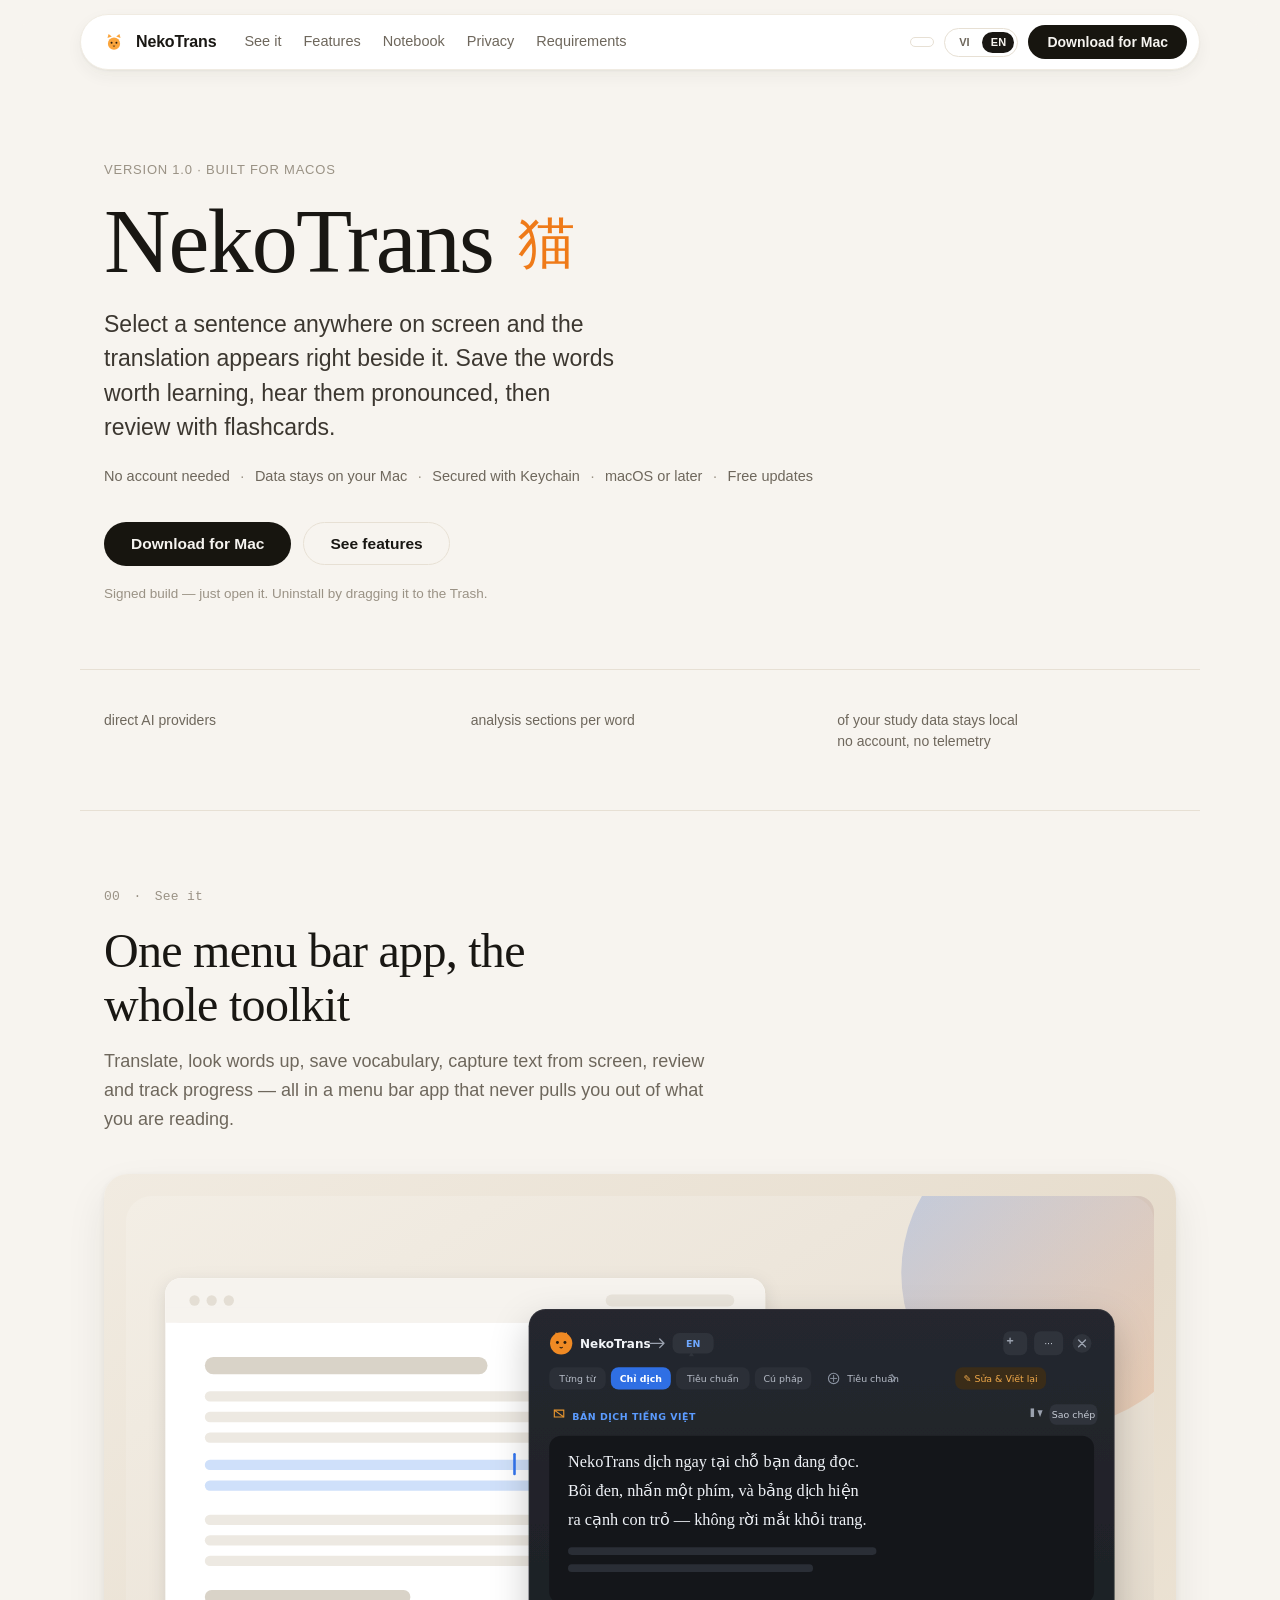
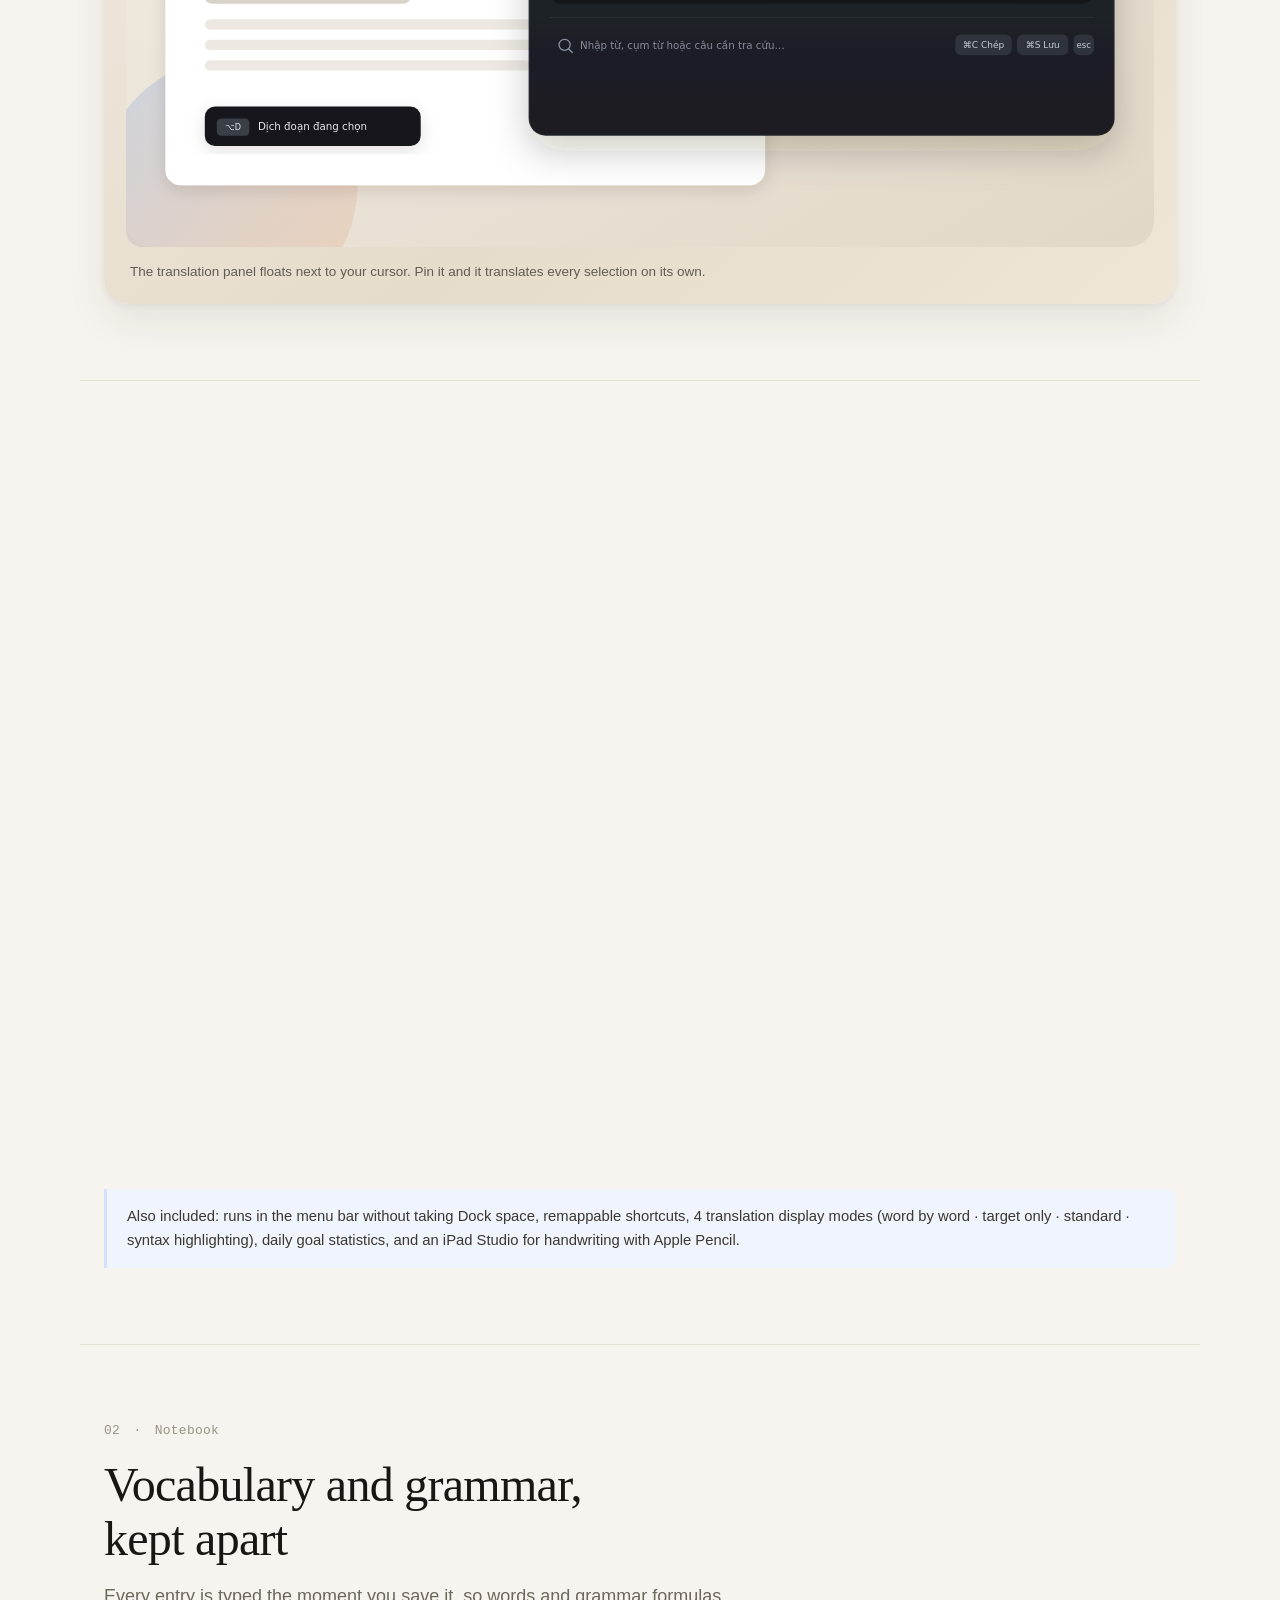
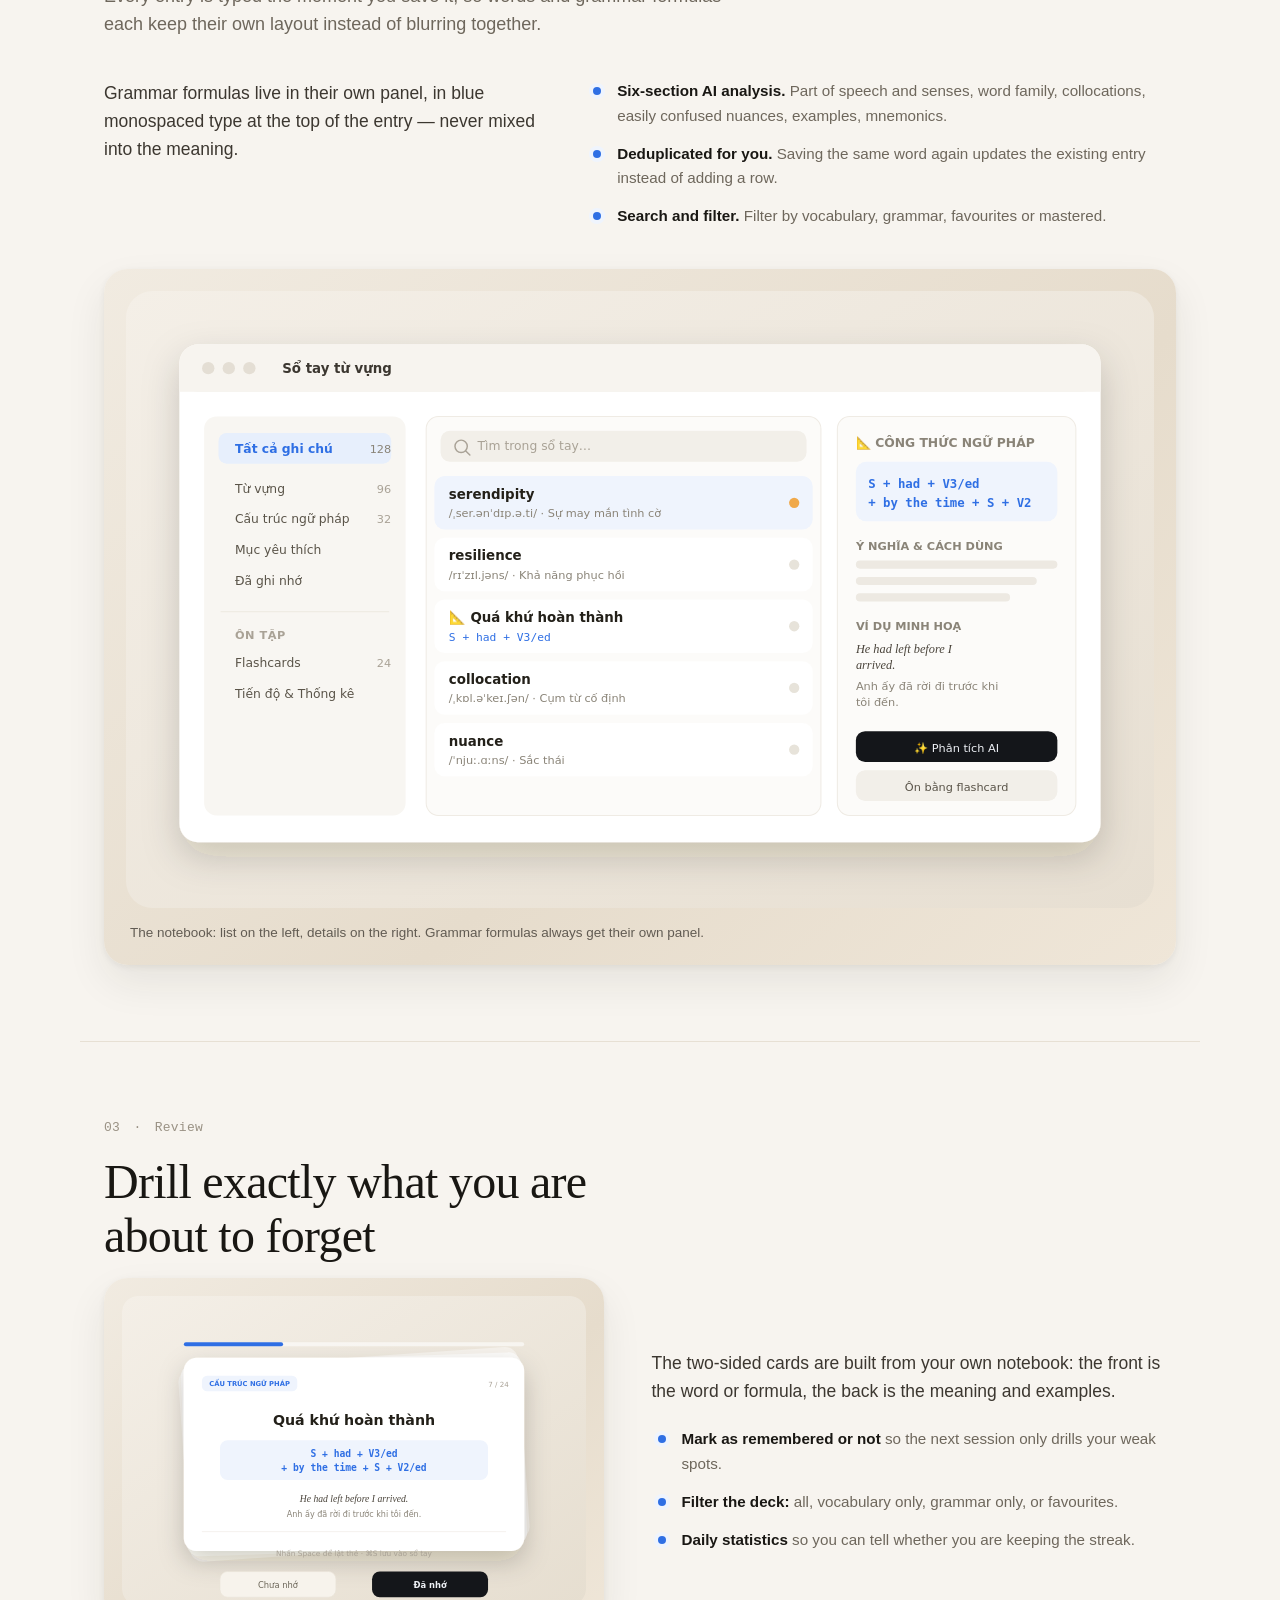
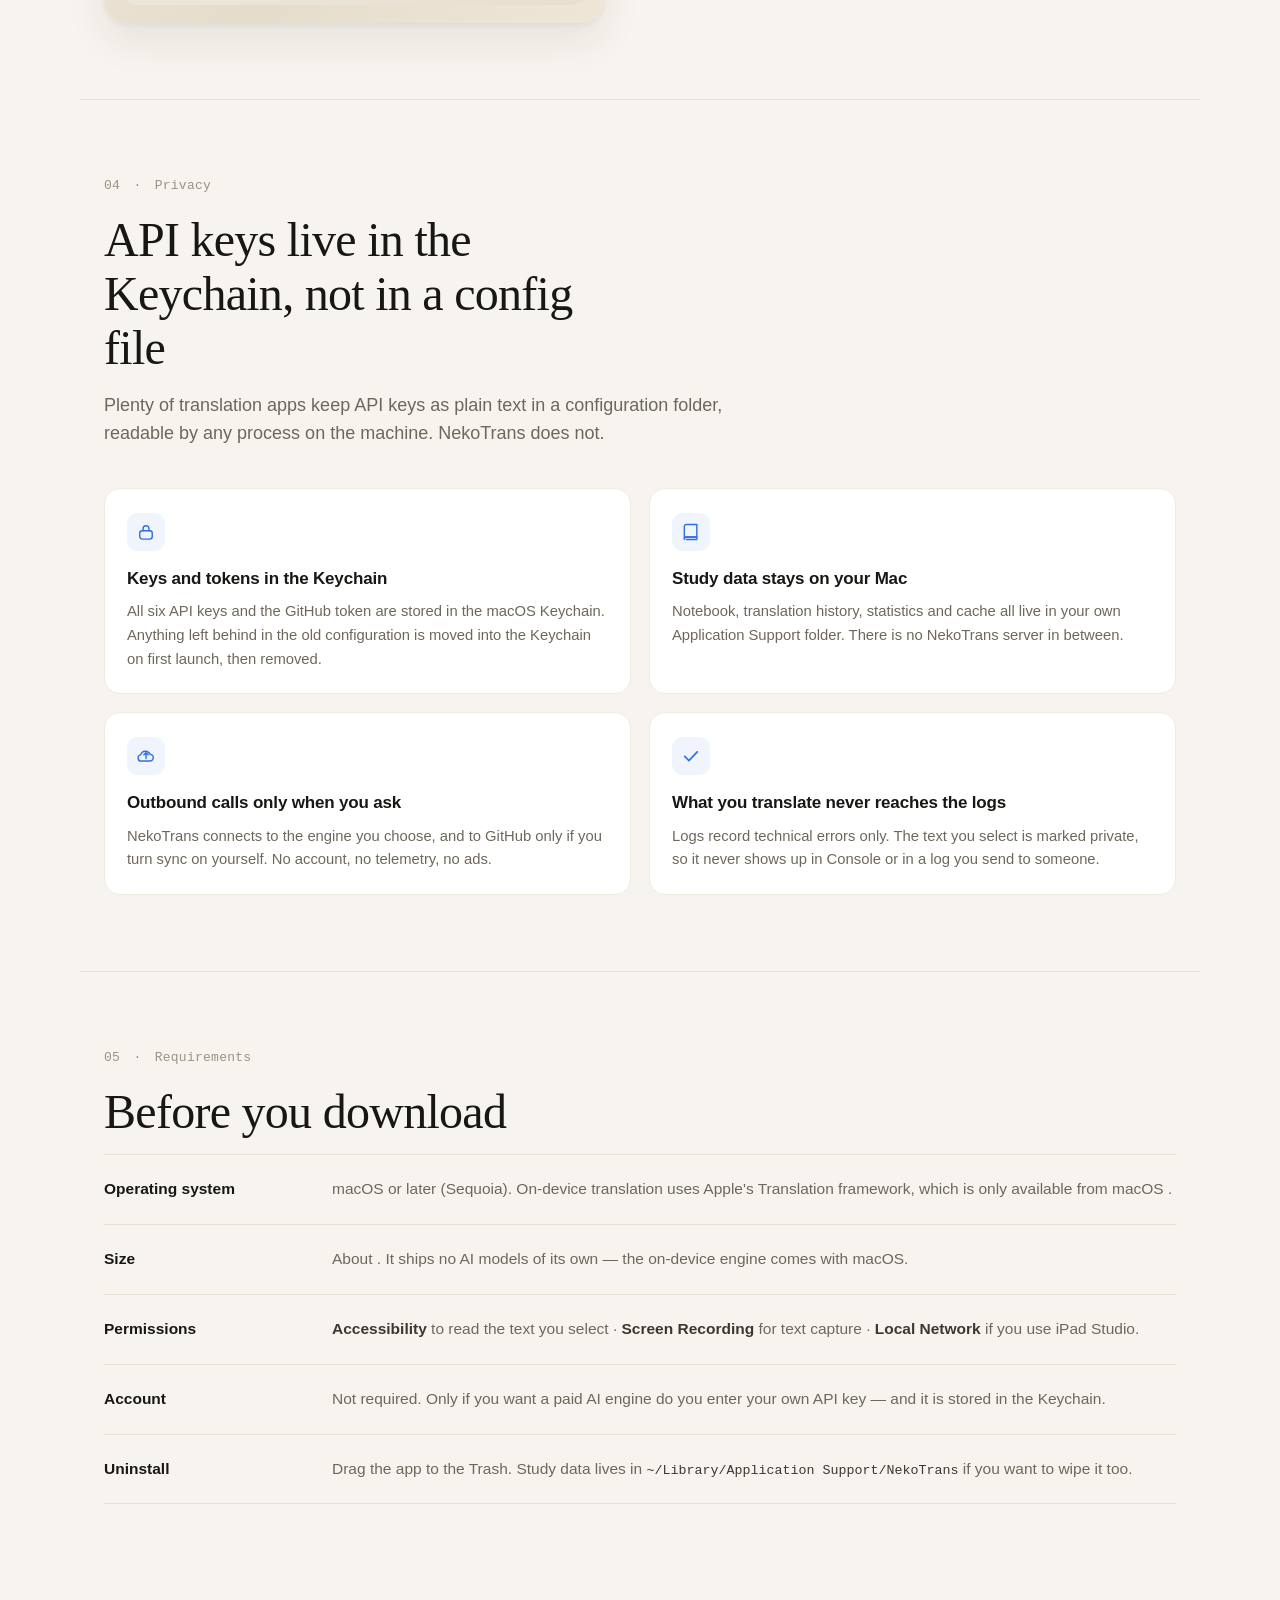
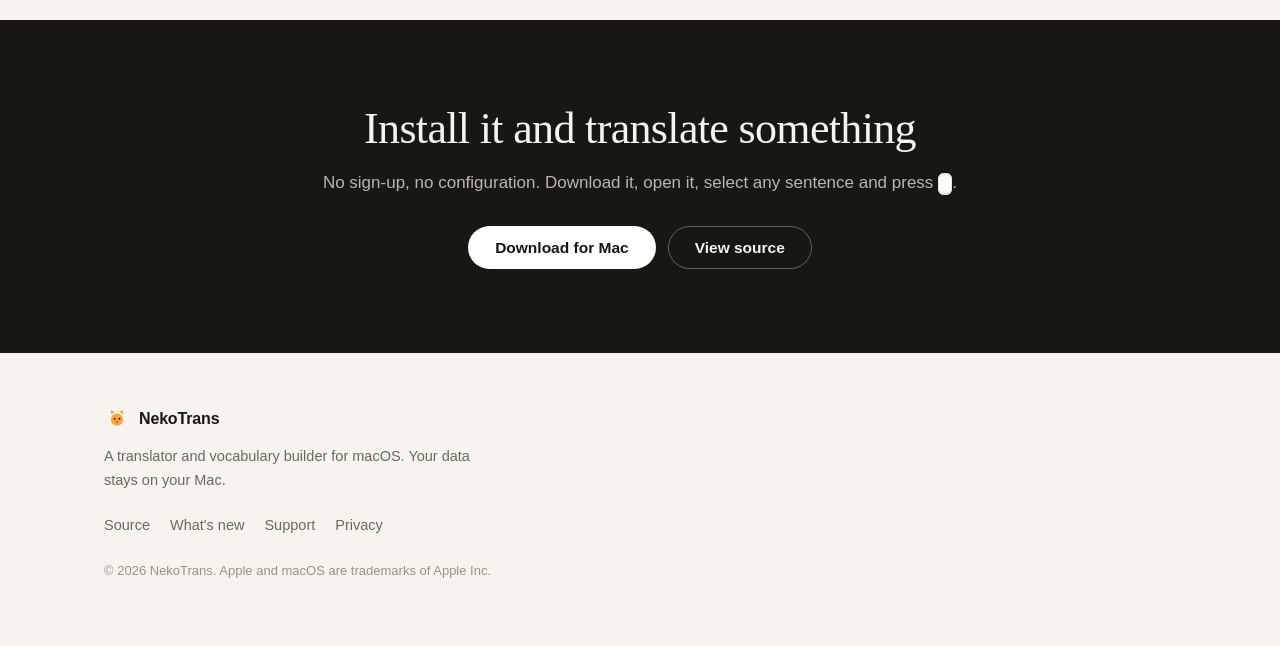
==== commit f0330227: "fix(build): sign all embedded frameworks in Contents/Frameworks" ====
--- a/LandingPage/index.html
+++ b/LandingPage/index.html
@@ -4,19 +4,16 @@
         <meta charset="utf-8" />
         <meta name="viewport" content="width=device-width, initial-scale=1" />
         <title>NekoTrans — Dịch và học từ vựng ngay trên màn hình Mac</title>
-        <meta
-        name="description"
-        content="Bôi đen là dịch. Lưu từ vào sổ tay, nghe phát âm, ôn bằng flashcard. Ứng dụng menu bar cho macOS 15+, dữ liệu ở lại máy."
-        />
+        <meta name="description" content="" />
         <meta name="theme-color" content="#F7F4EF" />
         <link rel="icon" href="assets/favicon.svg" type="image/svg+xml" />
         <meta
-        property="og:title"
-        content="NekoTrans — Dịch và học từ vựng ngay trên màn hình Mac"
+            property="og:title"
+            content=""
         />
         <meta
-        property="og:description"
-        content="Bôi đen là dịch, lưu vào sổ tay, ôn bằng flashcard. Dữ liệu ở lại máy."
+            property="og:description"
+            content=""
         />
         <meta property="og:type" content="website" />
         <meta property="og:image" content="assets/hero-hud.svg" />
@@ -30,7 +27,7 @@
             style="position: absolute"
             aria-hidden="true"
             focusable="false"
-            >
+        >
             <symbol
                 id="i-select"
                 viewBox="0 0 24 24"
@@ -39,7 +36,7 @@
                 stroke-width="1.7"
                 stroke-linecap="round"
                 stroke-linejoin="round"
-                >
+            >
                 <path d="M4 7V5h4M20 7V5h-4M4 17v2h4M20 17v2h-4" />
                 <path d="M8 12h8" />
             </symbol>
@@ -51,7 +48,7 @@
                 stroke-width="1.7"
                 stroke-linecap="round"
                 stroke-linejoin="round"
-                >
+            >
                 <path d="M13 2 4.5 13.5H11L10 22l8.5-11.5H12z" />
             </symbol>
             <symbol
@@ -62,9 +59,9 @@
                 stroke-width="1.7"
                 stroke-linecap="round"
                 stroke-linejoin="round"
-                >
+            >
                 <path
-                d="M4 5.5A2.5 2.5 0 0 1 6.5 3H19v15H6.5A2.5 2.5 0 0 0 4 20.5z"
+                    d="M4 5.5A2.5 2.5 0 0 1 6.5 3H19v15H6.5A2.5 2.5 0 0 0 4 20.5z"
                 />
                 <path d="M4 20.5A2.5 2.5 0 0 1 6.5 18H19v3H6.5" />
             </symbol>
@@ -76,7 +73,7 @@
                 stroke-width="1.7"
                 stroke-linecap="round"
                 stroke-linejoin="round"
-                >
+            >
                 <path d="M3 8V5h3M21 8V5h-3M3 16v3h3M21 16v3h-3" />
                 <path d="M3 12h18" />
             </symbol>
@@ -88,7 +85,7 @@
                 stroke-width="1.7"
                 stroke-linecap="round"
                 stroke-linejoin="round"
-                >
+            >
                 <circle cx="11" cy="11" r="6.5" />
                 <path d="M16 16l4.5 4.5" />
             </symbol>
@@ -100,9 +97,9 @@
                 stroke-width="1.7"
                 stroke-linecap="round"
                 stroke-linejoin="round"
-                >
+            >
                 <path
-                d="M7 18h9.5a4 4 0 0 0 .4-8A6 6 0 0 0 5.6 10.6 3.7 3.7 0 0 0 7 18z"
+                    d="M7 18h9.5a4 4 0 0 0 .4-8A6 6 0 0 0 5.6 10.6 3.7 3.7 0 0 0 7 18z"
                 />
                 <path d="M12 15V8m0 0-2.6 2.6M12 8l2.6 2.6" />
             </symbol>
@@ -114,7 +111,7 @@
                 stroke-width="2"
                 stroke-linecap="round"
                 stroke-linejoin="round"
-                >
+            >
                 <path d="M4.5 12.5 9.5 17.5 19.5 7" />
             </symbol>
             <symbol
@@ -125,7 +122,7 @@
                 stroke-width="1.7"
                 stroke-linecap="round"
                 stroke-linejoin="round"
-                >
+            >
                 <rect x="4.5" y="10.5" width="15" height="10" rx="3" />
                 <path d="M8.5 10.5V8a3.5 3.5 0 0 1 7 0v2.5" />
             </symbol>
@@ -136,11 +133,11 @@
                 <circle cx="26" cy="34" r="2.4" fill="#2A1B0C" />
                 <circle cx="38" cy="34" r="2.4" fill="#2A1B0C" />
                 <path
-                d="M30 42q2 2 4 0"
-                stroke="#2A1B0C"
-                stroke-width="1.8"
-                fill="none"
-                stroke-linecap="round"
+                    d="M30 42q2 2 4 0"
+                    stroke="#2A1B0C"
+                    stroke-width="1.8"
+                    fill="none"
+                    stroke-linecap="round"
                 />
             </symbol>
         </svg>
@@ -152,7 +149,7 @@
                 class="nav"
                 aria-label="Điều hướng chính"
                 data-i18n-label="nav.ariaLabel"
-                >
+            >
                 <a class="brand" href="#top">
                     <svg class="brand-mark" aria-hidden="true">
                         <use href="#i-cat" />
@@ -181,7 +178,12 @@
                     </li>
                 </ul>
                 <div class="nav-right">
-                    <span class="chip">macOS 15+</span>
+                    <span class="chip" data-site-value="minimumMacOS" data-site-prefix="macOS " data-site-suffix="+"></span>
+                    <div class="lang-switcher" role="group" data-i18n-label="nav.langLabel">
+                        <span class="lang-label" data-i18n="nav.langLabel">Ngôn ngữ</span>
+                        <button class="lang-button" type="button" data-lang="vi" aria-label="Tiếng Việt" aria-pressed="true">VI</button>
+                        <button class="lang-button" type="button" data-lang="en" aria-label="English" aria-pressed="false">EN</button>
+                    </div>
                     <a
                         class="btn btn-dark btn-sm"
                         href="#"
@@ -197,22 +199,22 @@
             <!-- Hero -->
             <section class="hero" id="top">
                 <p class="eyebrow" data-i18n="hero.eyebrow">
-                Phiên bản 1.0 · Dành cho macOS
+                    Phiên bản 1.0 · Dành cho macOS
                 </p>
                 <h1 class="hero-title">
                     NekoTrans <span class="hero-glyph">猫</span>
                 </h1>
                 <p class="hero-lead" data-i18n="hero.lead">
-                Bôi đen một câu trên màn hình là có bản dịch ngay bên cạnh.
-                Từ nào đáng học thì lưu vào sổ tay, nghe phát âm, rồi ôn
-                bằng flashcard.
+                    Bôi đen một câu trên màn hình là có bản dịch ngay bên cạnh.
+                    Từ nào đáng học thì lưu vào sổ tay, nghe phát âm, rồi ôn
+                    bằng flashcard.
                 </p>
                 <p class="hero-meta" data-i18n-html="hero.metaHtml">
-                Không cần tài khoản <span aria-hidden="true">·</span> Dữ
-                liệu ở lại máy <span aria-hidden="true">·</span> Bảo mật
-                bằng Keychain <span aria-hidden="true">·</span> macOS 15 trở
-                lên <span aria-hidden="true">·</span>
-                Cập nhật miễn phí
+                    Không cần tài khoản <span aria-hidden="true">·</span> Dữ
+                    liệu ở lại máy <span aria-hidden="true">·</span> Bảo mật
+                    bằng Keychain <span aria-hidden="true">·</span> macOS trở
+                    lên <span aria-hidden="true">·</span>
+                    Cập nhật miễn phí
                 </p>
                 <div class="hero-actions">
                     <a
@@ -230,7 +232,7 @@
                     >
                 </div>
                 <p class="hero-note" data-i18n="hero.note">
-                Bản dựng ký sẵn, mở là chạy. Gỡ bằng cách kéo vào Thùng rác.
+                    Bản dựng ký sẵn, mở là chạy. Gỡ bằng cách kéo vào Thùng rác.
                 </p>
             </section>
 
@@ -239,25 +241,23 @@
                 class="stats"
                 aria-label="Số liệu nổi bật"
                 data-i18n-label="stats.ariaLabel"
-                >
+            >
                 <div class="stat">
-                    <span class="stat-num">6</span
+                    <span class="stat-num" data-site-value="aiProviders.length"></span
                     ><span class="stat-label" data-i18n-html="stats.aiLabelHtml"
-                        >nhà cung cấp AI trực tiếp<br />OpenAI · Claude · Gemini
-                        · Groq · DeepSeek · Ollama</span
+                        >nhà cung cấp AI trực tiếp</span
                     >
                 </div>
                 <div class="stat">
-                    <span class="stat-num">6</span
+                    <span class="stat-num" data-site-value="analysisSections.length"></span
                     ><span
                         class="stat-label"
                         data-i18n-html="stats.analysisLabelHtml"
-                        >phần phân tích cho mỗi từ<br />nghĩa · họ từ ·
-                        collocation · sắc thái · ví dụ · mẹo nhớ</span
+                        >phần phân tích cho mỗi từ</span
                     >
                 </div>
                 <div class="stat">
-                    <span class="stat-num">100%</span
+                    <span class="stat-num" data-site-value="localDataPercentage"></span
                     ><span
                         class="stat-label"
                         data-i18n-html="stats.dataLabelHtml"
@@ -272,23 +272,23 @@
             <!-- 00 · See it -->
             <section class="section reveal" id="xem-qua">
                 <p class="label" data-i18n-html="s00.labelHtml">
-                00 <span aria-hidden="true">·</span> Xem qua
+                    00 <span aria-hidden="true">·</span> Xem qua
                 </p>
                 <h2 class="h2" data-i18n="s00.h2">
                     Một tiện ích, cả bộ công cụ
                 </h2>
                 <p class="section-lead" data-i18n="s00.lead">
-                Dịch, tra từ, lưu từ vựng, chép màn hình, ôn tập và thống kê
-                — gói trong một ứng dụng menu bar, không mở thêm cửa sổ nào
-                khi bạn đang đọc.
+                    Dịch, tra từ, lưu từ vựng, chép màn hình, ôn tập và thống kê
+                    — gói trong một ứng dụng menu bar, không mở thêm cửa sổ nào
+                    khi bạn đang đọc.
                 </p>
                 <figure class="shot reveal reveal-scale">
                     <img
-                    src="assets/hero-hud.svg"
-                    width="1200"
-                    height="760"
-                    alt="Bôi đen một câu trên trang web, bảng dịch NekoTrans hiện ngay bên cạnh con trỏ"
-                    data-i18n-alt="s00.imgAlt"
+                        src="assets/hero-hud.svg"
+                        width="1200"
+                        height="760"
+                        alt="Bôi đen một câu trên trang web, bảng dịch NekoTrans hiện ngay bên cạnh con trỏ"
+                        data-i18n-alt="s00.imgAlt"
                     />
                     <figcaption data-i18n="s00.caption">
                         Bảng dịch nổi gần con trỏ. Ghim lại thì nó tự dịch mỗi
@@ -302,14 +302,14 @@
             <!-- 01 · Features -->
             <section class="section" id="tinh-nang">
                 <p class="label reveal" data-i18n-html="s01.labelHtml">
-                01 <span aria-hidden="true">·</span> Tính năng
+                    01 <span aria-hidden="true">·</span> Tính năng
                 </p>
                 <h2 class="h2 reveal" data-i18n="s01.h2">
                     Sáu việc bạn làm mỗi ngày
                 </h2>
                 <p class="section-lead reveal" data-i18n="s01.lead">
-                Mỗi tính năng đều có phím tắt riêng và đổi được trong Cài
-                đặt.
+                    Mỗi tính năng đều có phím tắt riêng và đổi được trong Cài
+                    đặt.
                 </p>
 
                 <ul class="grid stagger">
@@ -317,83 +317,83 @@
                         <span class="card-icon"
                             ><svg aria-hidden="true">
                                 <use href="#i-select" /></svg
-                            ></span>
+                        ></span>
                         <h3 data-i18n="f1.title">Bôi đen là dịch</h3>
                         <p data-i18n-html="f1.bodyHtml">
-                        Nhấn <kbd>⌥D</kbd> (hoặc bấm bong bóng nổi cạnh vùng
-                        chọn) để dịch đoạn đang bôi đen. Bảng dịch hiện ngay
-                        dưới con trỏ, không cần chuyển ứng dụng.
+                            Nhấn phím dịch (hoặc bấm bong bóng nổi cạnh vùng
+                            chọn) để dịch đoạn đang bôi đen. Bảng dịch hiện ngay
+                            dưới con trỏ, không cần chuyển ứng dụng.
                         </p>
                     </li>
                     <li class="card">
                         <span class="card-icon"
                             ><svg aria-hidden="true"><use href="#i-bolt" /></svg
-                            ></span>
+                        ></span>
                         <h3 data-i18n="f2.title">
                             Nhiều engine, tự chọn cái nhanh nhất
                         </h3>
                         <p data-i18n="f2.body">
-                        Apple dịch on-device, Google, DeepL, MyMemory và 6
-                        nhà cung cấp AI. NekoTrans chạy song song rồi lấy
-                        kết quả về trước — engine lỗi sẽ tự tạm nghỉ thay vì
-                        treo bảng dịch.
+                            Apple dịch on-device, Google, DeepL, MyMemory và 6
+                            nhà cung cấp AI. NekoTrans chạy song song rồi lấy
+                            kết quả về trước — engine lỗi sẽ tự tạm nghỉ thay vì
+                            treo bảng dịch.
                         </p>
                     </li>
                     <li class="card">
                         <span class="card-icon"
                             ><svg aria-hidden="true"><use href="#i-book" /></svg
-                            ></span>
+                        ></span>
                         <h3 data-i18n="f3.title">Tra từ điển có phiên âm</h3>
                         <p data-i18n-html="f3.bodyHtml">
-                        Phiên âm IPA, nghĩa tiếng Việt, ví dụ, từ đồng nghĩa
-                        và phát âm bản xứ. Từ chia thì vẫn tra được: gõ
-                        <em>went</em> sẽ hiểu là <em>go</em>.
+                            Phiên âm IPA, nghĩa tiếng Việt, ví dụ, từ đồng nghĩa
+                            và phát âm bản xứ. Từ chia thì vẫn tra được: gõ
+                            <em>went</em> sẽ hiểu là <em>go</em>.
                         </p>
                     </li>
                     <li class="card">
                         <span class="card-icon"
                             ><svg aria-hidden="true"><use href="#i-scan" /></svg
-                            ></span>
+                        ></span>
                         <h3 data-i18n="f4.title">Chụp màn hình để lấy chữ</h3>
                         <p data-i18n-html="f4.bodyHtml">
-                        Nhấn <kbd>⌥S</kbd>, khoanh vùng có chữ, NekoTrans
-                        đọc chữ trong ảnh và dịch luôn. Dùng cho ảnh chụp,
-                        video, hay đoạn chữ không copy được.
+                            Dùng phím chụp màn hình, khoanh vùng có chữ, NekoTrans
+                            đọc chữ trong ảnh và dịch luôn. Dùng cho ảnh chụp,
+                            video, hay đoạn chữ không copy được.
                         </p>
                     </li>
                     <li class="card">
                         <span class="card-icon"
                             ><svg aria-hidden="true">
                                 <use href="#i-search" /></svg
-                            ></span>
+                        ></span>
                         <h3 data-i18n="f5.title">
                             Tìm từ vựng trong Spotlight
                         </h3>
                         <p data-i18n-html="f5.bodyHtml">
-                        Mọi mục trong sổ tay được đánh chỉ mục vào
-                        Spotlight, nên <kbd>⌘Space</kbd> rồi gõ từ là ra
-                        ngay nghĩa đã lưu.
+                            Mọi mục trong sổ tay được đánh chỉ mục vào
+                            Spotlight, nên <kbd>⌘Space</kbd> rồi gõ từ là ra
+                            ngay nghĩa đã lưu.
                         </p>
                     </li>
                     <li class="card">
                         <span class="card-icon"
                             ><svg aria-hidden="true">
                                 <use href="#i-cloud" /></svg
-                            ></span>
+                        ></span>
                         <h3 data-i18n="f6.title">Sao lưu lên GitHub Gist</h3>
                         <p data-i18n="f6.body">
-                        Đồng bộ hai chiều sổ tay và thống kê vào một Gist
-                        riêng tư, dữ liệu nén LZFSE trước khi gửi. Đổi máy
-                        thì khôi phục lại trong một lần bấm.
+                            Đồng bộ hai chiều sổ tay và thống kê vào một Gist
+                            riêng tư, dữ liệu nén LZFSE trước khi gửi. Đổi máy
+                            thì khôi phục lại trong một lần bấm.
                         </p>
                     </li>
                 </ul>
 
                 <p class="also reveal" data-i18n="s01.also">
-                Kèm theo: chạy ở menu bar không chiếm Dock, phím tắt tuỳ
-                biến, 4 chế độ hiển thị bản dịch (từng từ · chỉ dịch · tiêu
-                chuẩn · tô màu cú pháp), thống kê mục tiêu theo ngày, và
-                iPad Studio để viết tay bằng Apple Pencil.
+                    Kèm theo: chạy ở menu bar không chiếm Dock, phím tắt tuỳ
+                    biến, 4 chế độ hiển thị bản dịch (từng từ · chỉ dịch · tiêu
+                    chuẩn · tô màu cú pháp), thống kê mục tiêu theo ngày, và
+                    iPad Studio để viết tay bằng Apple Pencil.
                 </p>
             </section>
 
@@ -402,26 +402,26 @@
             <!-- 02 · Notebook -->
             <section class="section" id="so-tay">
                 <p class="label reveal" data-i18n-html="s02.labelHtml">
-                02 <span aria-hidden="true">·</span> Sổ tay
+                    02 <span aria-hidden="true">·</span> Sổ tay
                 </p>
                 <h2 class="h2 reveal" data-i18n="s02.h2">
                     Từ vựng và ngữ pháp, tách bạch
                 </h2>
 
                 <p class="section-lead reveal" data-i18n="s02.lead">
-                Mỗi mục lưu vào sổ tay đều được gắn loại ngay lúc tạo, nên
-                từ vựng và công thức ngữ pháp có cách hiển thị riêng, không
-                lẫn vào nhau.
+                    Mỗi mục lưu vào sổ tay đều được gắn loại ngay lúc tạo, nên
+                    từ vựng và công thức ngữ pháp có cách hiển thị riêng, không
+                    lẫn vào nhau.
                 </p>
 
                 <div class="twocol">
                     <p
-                    class="twocol-lead reveal reveal-left"
-                    data-i18n="s02.twocolLead"
+                        class="twocol-lead reveal reveal-left"
+                        data-i18n="s02.twocolLead"
                     >
-                    Công thức ngữ pháp nằm ở khung riêng bằng chữ đẳng
-                    khoảng màu xanh, ngay trên đầu mục — không trộn lẫn với
-                    phần nghĩa.
+                        Công thức ngữ pháp nằm ở khung riêng bằng chữ đẳng
+                        khoảng màu xanh, ngay trên đầu mục — không trộn lẫn với
+                        phần nghĩa.
                     </p>
                     <ul class="ticks stagger">
                         <li data-i18n-html="s02.t1Html">
@@ -442,11 +442,11 @@
 
                 <figure class="shot reveal reveal-scale">
                     <img
-                    src="assets/notebook.svg"
-                    width="1000"
-                    height="640"
-                    alt="Sổ tay từ vựng: danh sách từ kèm phiên âm, bộ lọc theo loại, và khung công thức ngữ pháp riêng"
-                    data-i18n-alt="s02.imgAlt"
+                        src="assets/notebook.svg"
+                        width="1000"
+                        height="640"
+                        alt="Sổ tay từ vựng: danh sách từ kèm phiên âm, bộ lọc theo loại, và khung công thức ngữ pháp riêng"
+                        data-i18n-alt="s02.imgAlt"
                     />
                     <figcaption data-i18n="s02.caption">
                         Sổ tay: danh sách bên trái, chi tiết bên phải. Công thức
@@ -460,7 +460,7 @@
             <!-- 03 · Flashcards -->
             <section class="section" id="on-tap">
                 <p class="label reveal" data-i18n-html="s03.labelHtml">
-                03 <span aria-hidden="true">·</span> Ôn tập
+                    03 <span aria-hidden="true">·</span> Ôn tập
                 </p>
                 <h2 class="h2 reveal" data-i18n="s03.h2">
                     Học lại đúng thứ bạn sắp quên
@@ -469,9 +469,9 @@
                 <div class="split split-reverse">
                     <div class="split-text">
                         <p class="reveal reveal-right" data-i18n="s03.body">
-                        Thẻ lật hai mặt lấy dữ liệu từ chính sổ tay: mặt
-                        trước là từ hoặc công thức, mặt sau là nghĩa và ví
-                        dụ.
+                            Thẻ lật hai mặt lấy dữ liệu từ chính sổ tay: mặt
+                            trước là từ hoặc công thức, mặt sau là nghĩa và ví
+                            dụ.
                         </p>
                         <ul class="ticks stagger">
                             <li data-i18n-html="s03.t1Html">
@@ -490,11 +490,11 @@
                     </div>
                     <figure class="shot shot-sm reveal reveal-left">
                         <img
-                        src="assets/flashcard.svg"
-                        width="720"
-                        height="480"
-                        alt="Thẻ flashcard công thức ngữ pháp với hai lựa chọn Đã nhớ và Chưa nhớ"
-                        data-i18n-alt="s03.imgAlt"
+                            src="assets/flashcard.svg"
+                            width="720"
+                            height="480"
+                            alt="Thẻ flashcard công thức ngữ pháp với hai lựa chọn Đã nhớ và Chưa nhớ"
+                            data-i18n-alt="s03.imgAlt"
                         />
                     </figure>
                 </div>
@@ -505,68 +505,68 @@
             <!-- 04 · Privacy -->
             <section class="section" id="rieng-tu">
                 <p class="label reveal" data-i18n-html="s04.labelHtml">
-                04 <span aria-hidden="true">·</span> Riêng tư
+                    04 <span aria-hidden="true">·</span> Riêng tư
                 </p>
                 <h2 class="h2 reveal" data-i18n="s04.h2">
                     Khoá API nằm trong Keychain, không phải trong file cấu hình
                 </h2>
                 <p class="section-lead reveal" data-i18n="s04.lead">
-                Nhiều ứng dụng dịch lưu khoá API dạng văn bản thường trong
-                thư mục cấu hình — đọc được bằng bất kỳ tiến trình nào.
-                NekoTrans thì không.
+                    Nhiều ứng dụng dịch lưu khoá API dạng văn bản thường trong
+                    thư mục cấu hình — đọc được bằng bất kỳ tiến trình nào.
+                    NekoTrans thì không.
                 </p>
 
                 <ul class="grid grid-2 stagger">
                     <li class="card card-plain">
                         <span class="card-icon"
                             ><svg aria-hidden="true"><use href="#i-lock" /></svg
-                            ></span>
+                        ></span>
                         <h3 data-i18n="p1.title">
                             Khoá và token trong Keychain
                         </h3>
                         <p data-i18n="p1.body">
-                        Sáu khoá API và token GitHub đều nằm trong Keychain
-                        của macOS. Bản cũ còn sót trong cấu hình sẽ được
-                        chuyển sang Keychain ở lần chạy đầu, rồi xoá đi.
+                            Sáu khoá API và token GitHub đều nằm trong Keychain
+                            của macOS. Bản cũ còn sót trong cấu hình sẽ được
+                            chuyển sang Keychain ở lần chạy đầu, rồi xoá đi.
                         </p>
                     </li>
                     <li class="card card-plain">
                         <span class="card-icon"
                             ><svg aria-hidden="true"><use href="#i-book" /></svg
-                            ></span>
+                        ></span>
                         <h3 data-i18n="p2.title">Dữ liệu học ở lại máy</h3>
                         <p data-i18n="p2.body">
-                        Sổ tay, lịch sử dịch, thống kê và cache đều nằm
-                        trong thư mục Application Support của bạn. Không có
-                        máy chủ trung gian nào của NekoTrans.
+                            Sổ tay, lịch sử dịch, thống kê và cache đều nằm
+                            trong thư mục Application Support của bạn. Không có
+                            máy chủ trung gian nào của NekoTrans.
                         </p>
                     </li>
                     <li class="card card-plain">
                         <span class="card-icon"
                             ><svg aria-hidden="true">
                                 <use href="#i-cloud" /></svg
-                            ></span>
+                        ></span>
                         <h3 data-i18n="p3.title">
                             Chỉ gọi ra ngoài khi bạn yêu cầu
                         </h3>
                         <p data-i18n="p3.body">
-                        NekoTrans chỉ kết nối tới engine bạn chọn, và tới
-                        GitHub nếu bạn tự bật đồng bộ. Không có tài khoản,
-                        không telemetry, không quảng cáo.
+                            NekoTrans chỉ kết nối tới engine bạn chọn, và tới
+                            GitHub nếu bạn tự bật đồng bộ. Không có tài khoản,
+                            không telemetry, không quảng cáo.
                         </p>
                     </li>
                     <li class="card card-plain">
                         <span class="card-icon"
                             ><svg aria-hidden="true">
                                 <use href="#i-check" /></svg
-                            ></span>
+                        ></span>
                         <h3 data-i18n="p4.title">
                             Nội dung bạn dịch không vào log
                         </h3>
                         <p data-i18n="p4.body">
-                        Nhật ký chỉ ghi lỗi kỹ thuật. Phần chữ bạn bôi đen
-                        được đánh dấu riêng tư, nên không xuất hiện trong
-                        Console hay khi bạn gửi log cho ai đó.
+                            Nhật ký chỉ ghi lỗi kỹ thuật. Phần chữ bạn bôi đen
+                            được đánh dấu riêng tư, nên không xuất hiện trong
+                            Console hay khi bạn gửi log cho ai đó.
                         </p>
                     </li>
                 </ul>
@@ -577,7 +577,7 @@
             <!-- 05 · Requirements -->
             <section class="section" id="yeu-cau">
                 <p class="label reveal" data-i18n-html="s05.labelHtml">
-                05 <span aria-hidden="true">·</span> Yêu cầu
+                    05 <span aria-hidden="true">·</span> Yêu cầu
                 </p>
                 <h2 class="h2 reveal" data-i18n="s05.h2">Trước khi tải</h2>
 
@@ -585,16 +585,15 @@
                     <div>
                         <dt data-i18n="spec.os.dt">Hệ điều hành</dt>
                         <dd data-i18n-html="spec.os.ddHtml">
-                            macOS 15.0 trở lên (Sequoia). Bản dịch on-device
-                            dùng framework Translation của Apple, chỉ có từ
-                            macOS 15.
+                            macOS trở lên (Sequoia). Bản dịch on-device dùng
+                            framework Translation của Apple.
                         </dd>
                     </div>
                     <div>
                         <dt data-i18n="spec.size.dt">Dung lượng</dt>
                         <dd data-i18n="spec.size.dd">
-                            Khoảng 14 MB. Không kèm model AI nào — engine
-                            on-device do macOS cung cấp.
+                            Không kèm model AI nào — engine on-device do macOS
+                            cung cấp.
                         </dd>
                     </div>
                     <div>
@@ -630,8 +629,8 @@
                 <div class="cta-inner reveal">
                     <h2 data-i18n="cta.h2">Cài xong là dịch được ngay</h2>
                     <p data-i18n-html="cta.bodyHtml">
-                    Không đăng ký, không cấu hình. Tải về, mở lên, bôi đen
-                    một câu bất kỳ và nhấn <kbd>⌥D</kbd>.
+                        Không đăng ký, không cấu hình. Tải về, mở lên, bôi đen
+                        một câu bất kỳ và dùng phím dịch.
                     </p>
                     <div class="hero-actions">
                         <a
@@ -662,8 +661,8 @@
                     <span>NekoTrans</span>
                 </a>
                 <p class="footer-note" data-i18n="footer.note">
-                Ứng dụng dịch và học từ vựng cho macOS. Dữ liệu của bạn ở
-                lại máy.
+                    Ứng dụng dịch và học từ vựng cho macOS. Dữ liệu của bạn ở
+                    lại máy.
                 </p>
                 <ul class="footer-links">
                     <li>
@@ -700,18 +699,21 @@
                     </li>
                 </ul>
                 <p class="footer-legal">
-                © <span id="year">2026</span> NekoTrans.
-                <span data-i18n="footer.trademark"
-                    >Apple, macOS là thương hiệu của Apple Inc.</span
-                >
+                    © <span id="year">2026</span> NekoTrans.
+                    <span data-i18n="footer.trademark"
+                        >Apple, macOS là thương hiệu của Apple Inc.</span
+                    >
                 </p>
             </div>
         </footer>
 
         <script>
             document.getElementById("year").textContent =
-            new Date().getFullYear();
+                new Date().getFullYear();
         </script>
+        <script src="site-data.js"></script>
+        <script src="i18n.js"></script>
+        <script src="app.js"></script>
         <script src="animations.js"></script>
     </body>
 </html>
--- a/LandingPage/styles.css
+++ b/LandingPage/styles.css
@@ -208,6 +208,44 @@
     display: flex;
     align-items: center;
     gap: 10px;
+}
+
+.lang-switcher {
+    display: inline-flex;
+    align-items: center;
+    gap: 2px;
+    padding: 3px;
+    border: 1px solid var(--line);
+    border-radius: var(--r-pill);
+    color: var(--muted);
+}
+.lang-label {
+    position: absolute;
+    width: 1px;
+    height: 1px;
+    overflow: hidden;
+    clip: rect(0 0 0 0);
+    white-space: nowrap;
+}
+.lang-button {
+    min-width: 32px;
+    padding: 5px 7px;
+    border: 0;
+    border-radius: var(--r-pill);
+    background: transparent;
+    color: var(--muted);
+    font: inherit;
+    font-size: 11px;
+    font-weight: 700;
+    line-height: 1;
+    cursor: pointer;
+}
+.lang-button:hover {
+    color: var(--ink);
+}
+.lang-button[aria-pressed="true"] {
+    background: var(--ink);
+    color: var(--bg);
 }
 
 .chip {
@@ -685,6 +723,13 @@
     .nav-right {
         gap: 8px;
     }
+    .lang-switcher {
+        order: 1;
+    }
+    .nav-right .btn-sm {
+        order: 2;
+        padding-inline: 14px;
+    }
     .chip {
         display: none;
     }
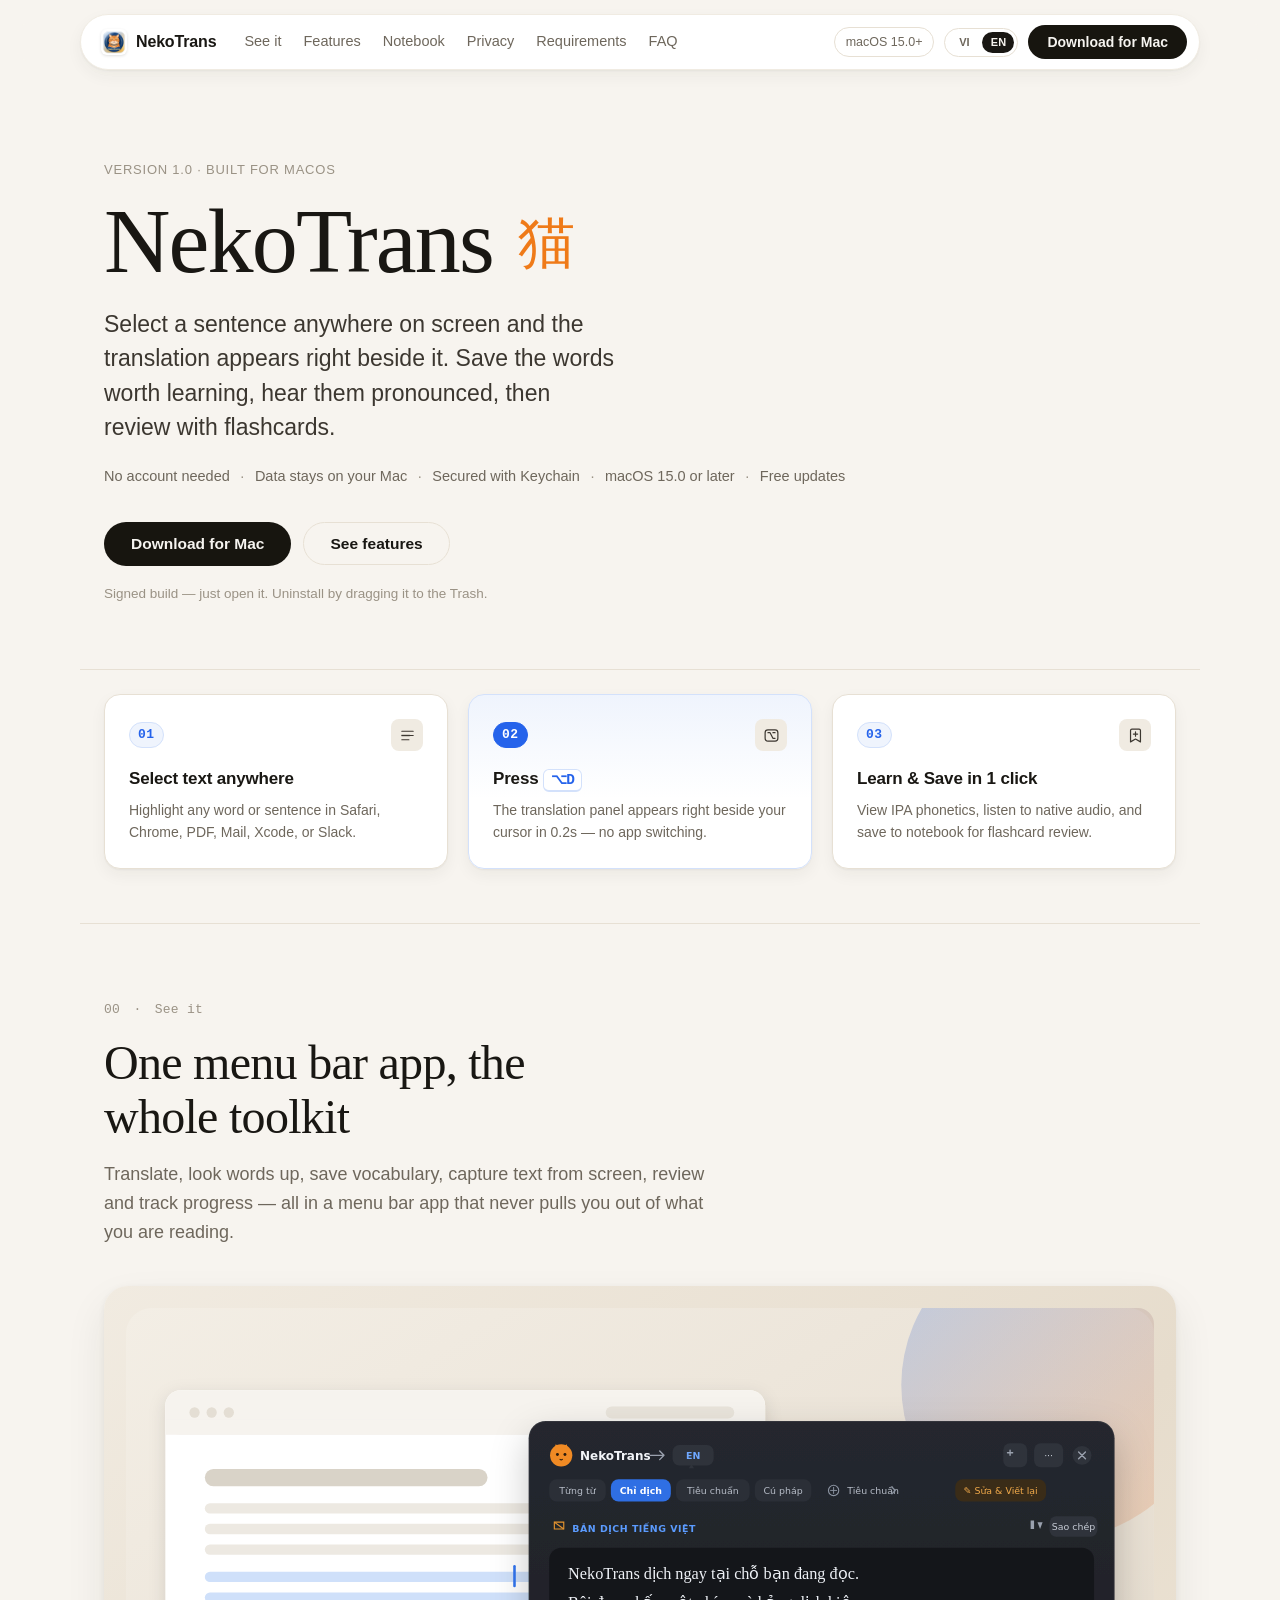
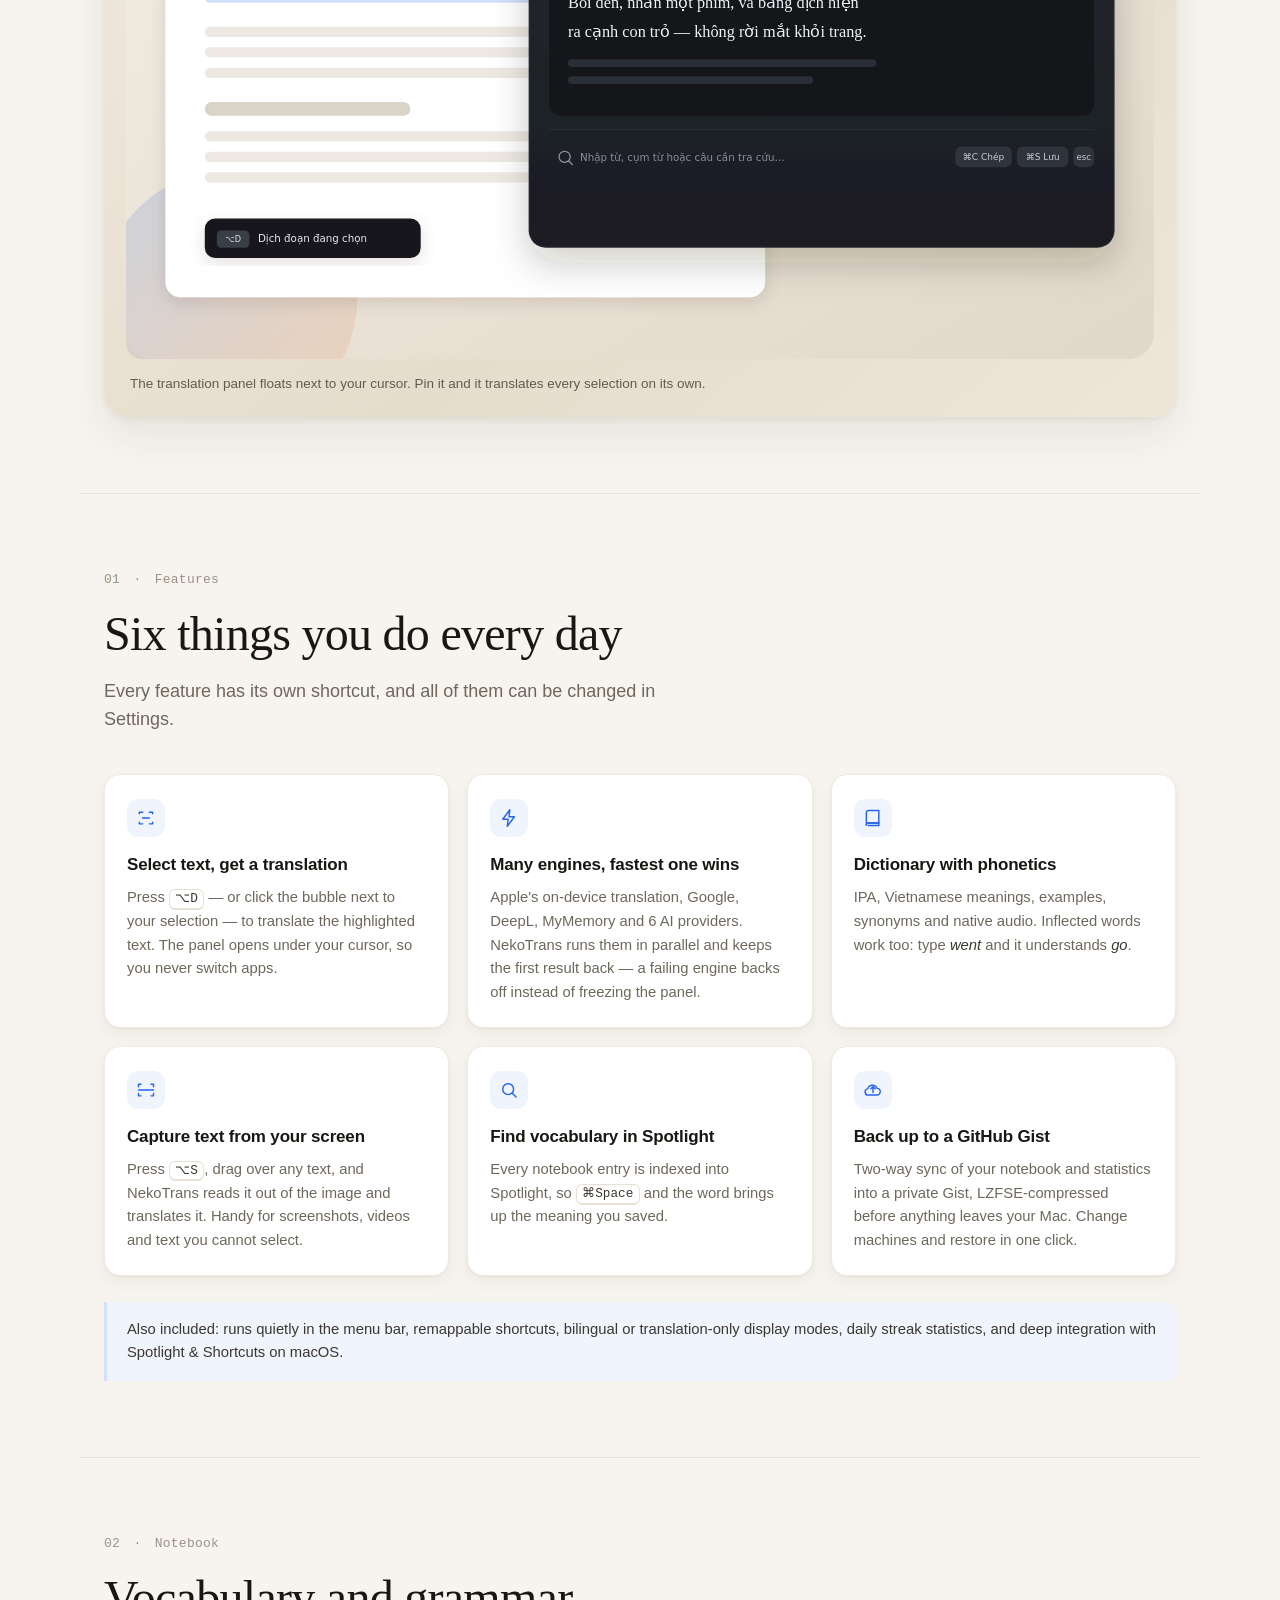
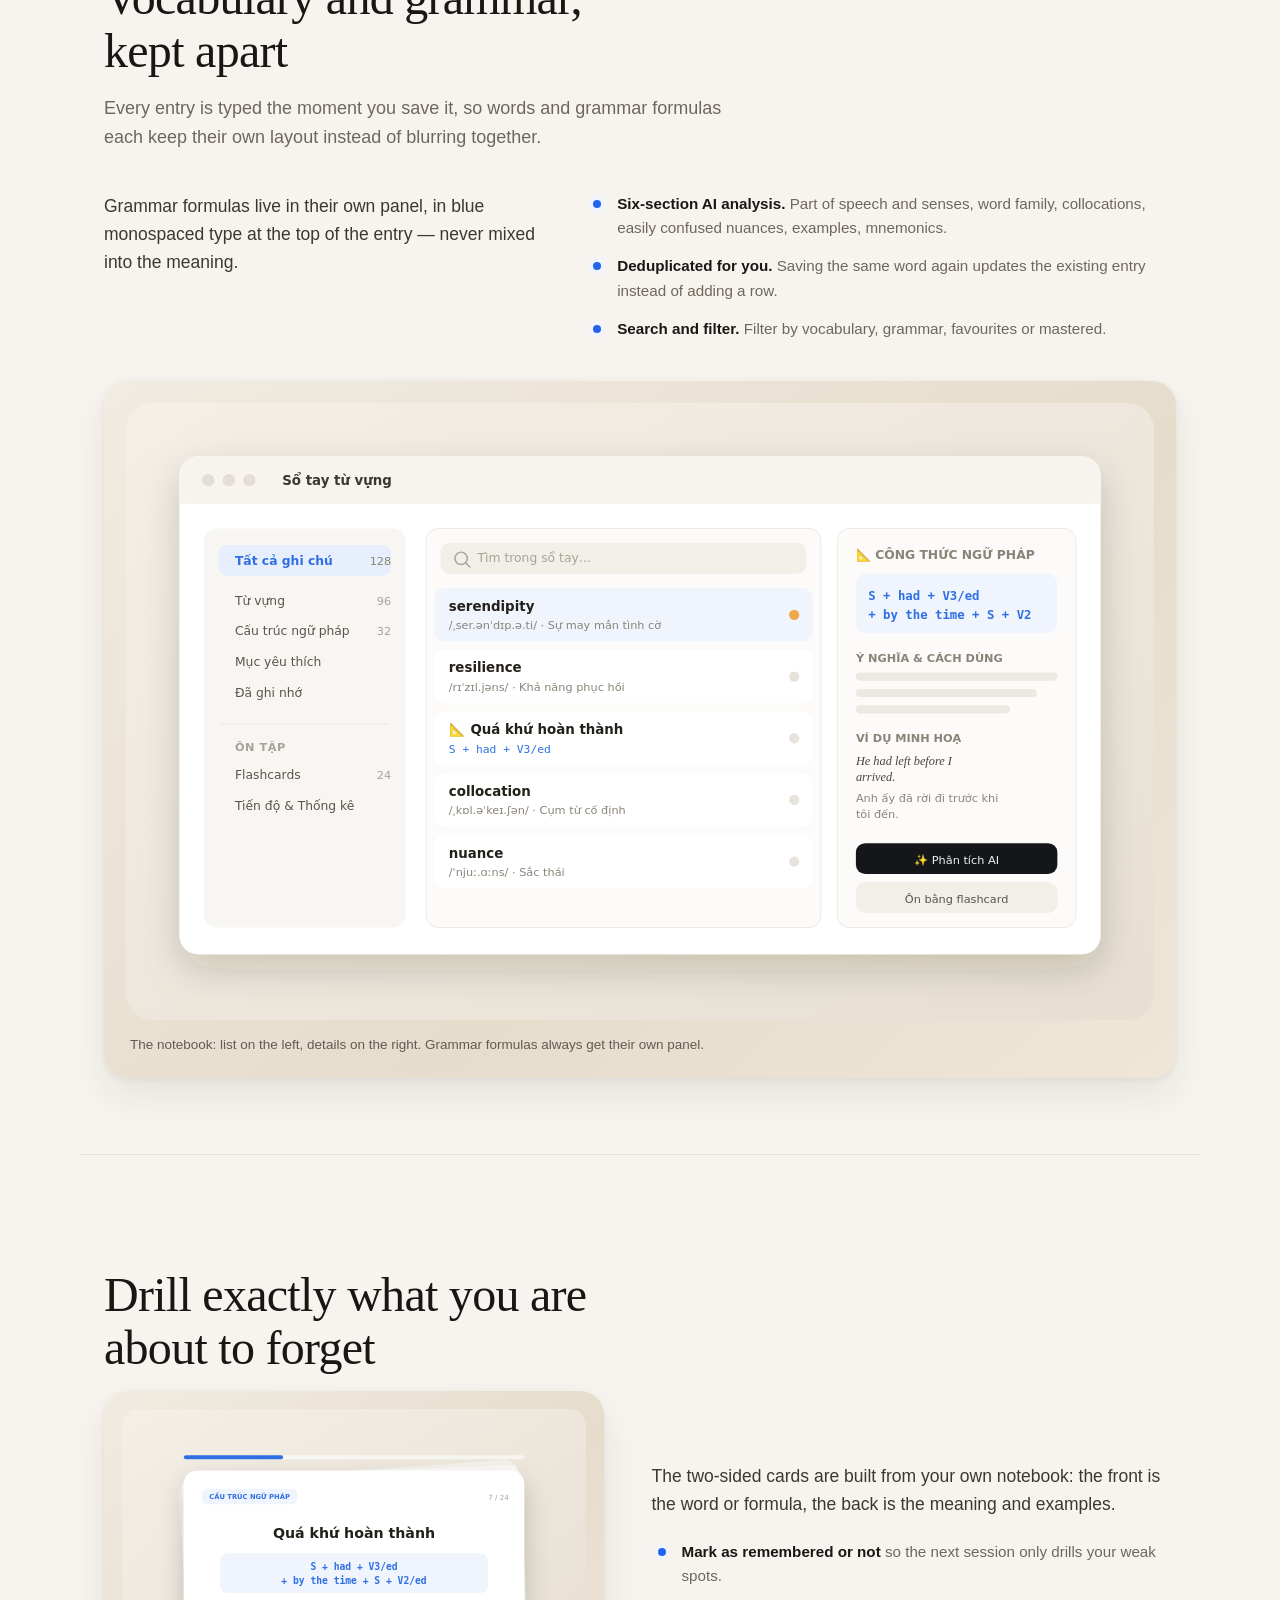
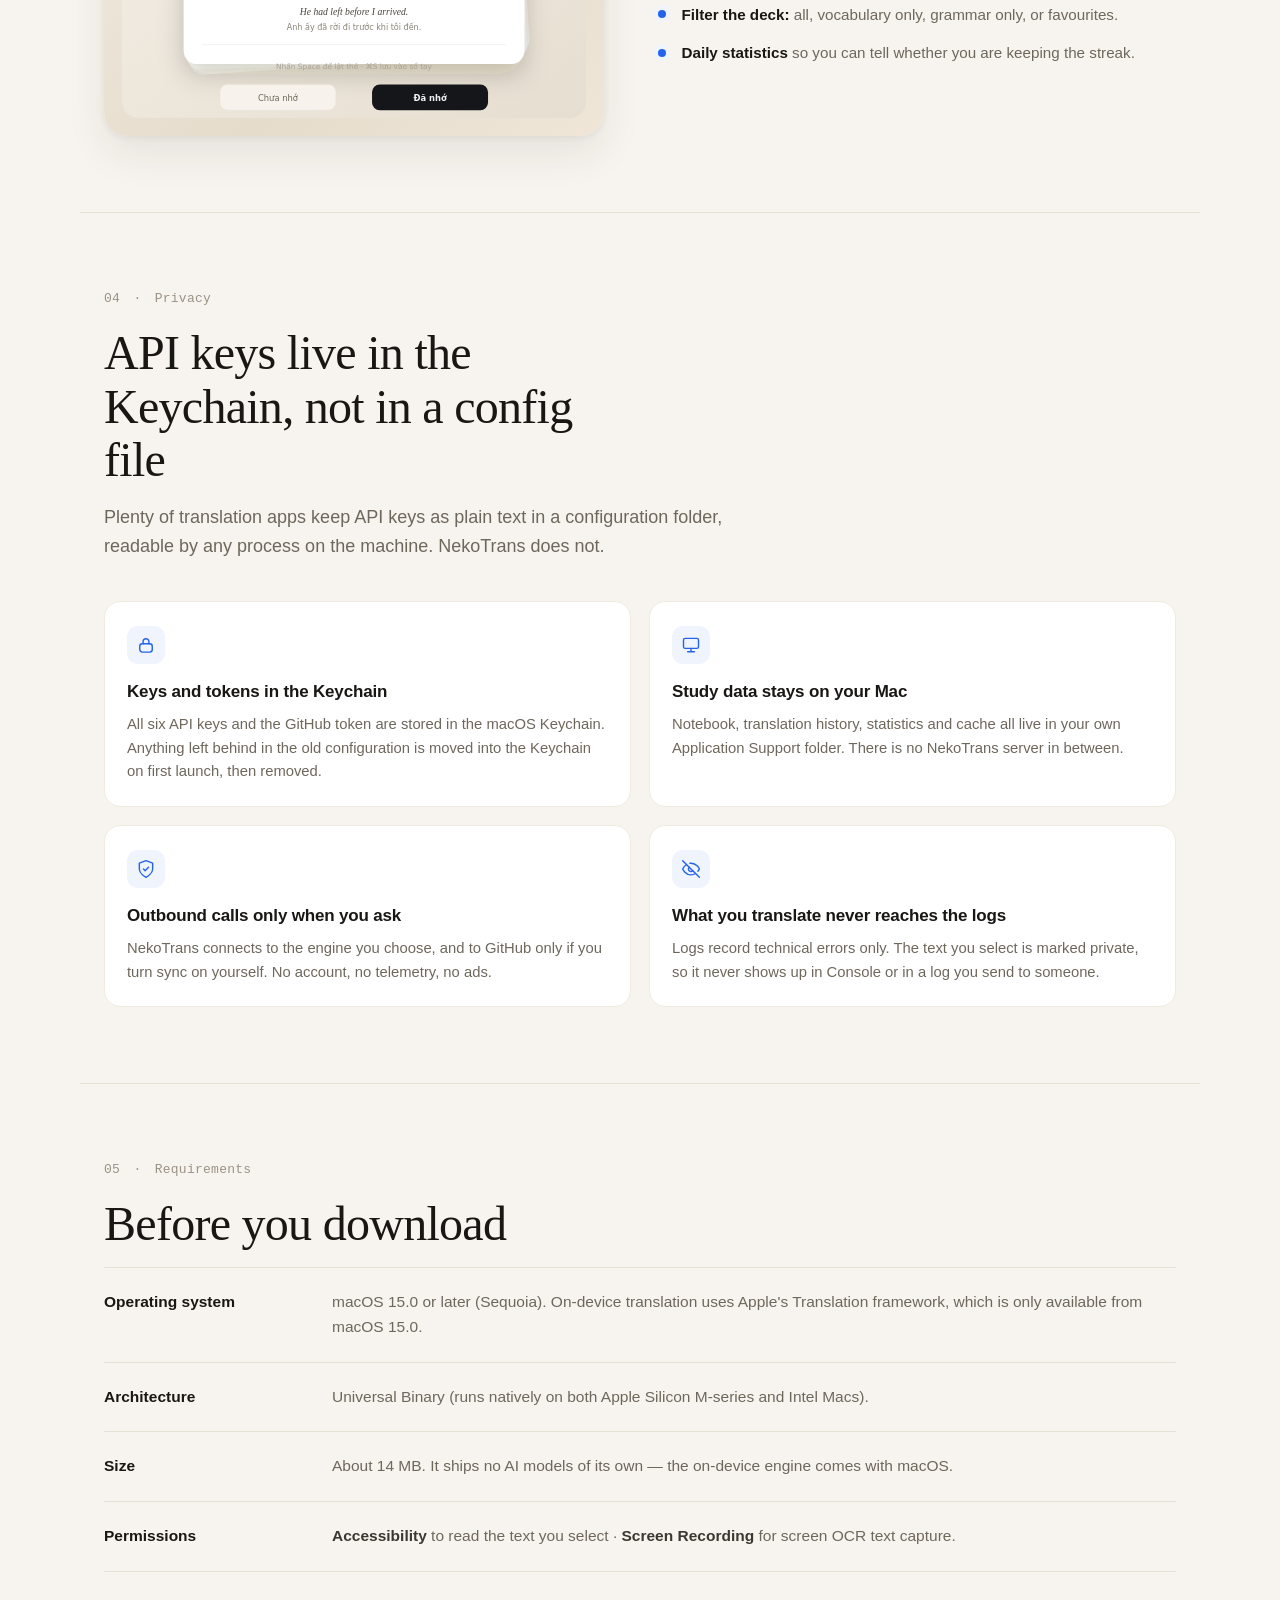
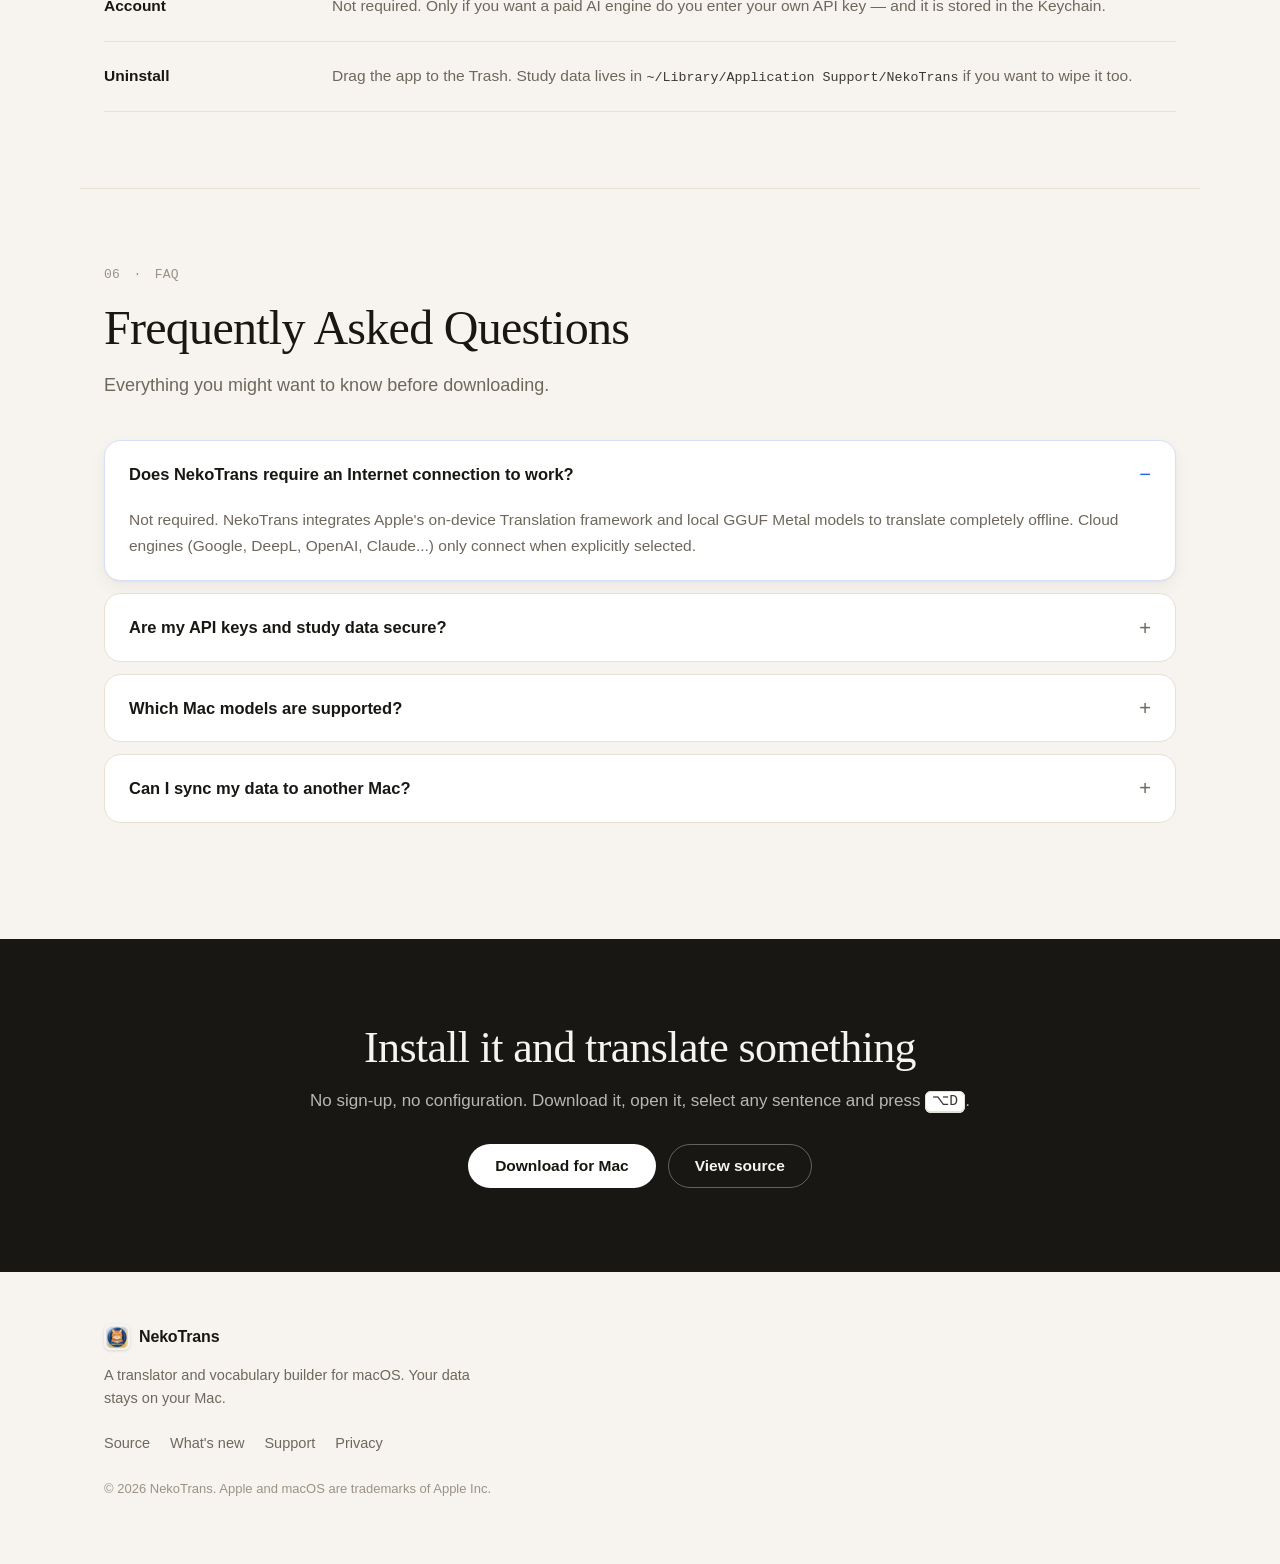
==== commit 2ed16ecd: "feat(safari): add NekoTrans Safari Web Extension for in-page translation and sync brand icons - Impl" ====
--- a/LandingPage/index.html
+++ b/LandingPage/index.html
@@ -4,19 +4,59 @@
         <meta charset="utf-8" />
         <meta name="viewport" content="width=device-width, initial-scale=1" />
         <title>NekoTrans — Dịch và học từ vựng ngay trên màn hình Mac</title>
-        <meta name="description" content="" />
+        <meta
+            name="description"
+            content="Bôi đen là dịch. Lưu từ vào sổ tay, nghe phát âm, ôn bằng flashcard. Ứng dụng menu bar cho macOS 15.0+, dữ liệu ở lại máy."
+        />
         <meta name="theme-color" content="#F7F4EF" />
-        <link rel="icon" href="assets/favicon.svg" type="image/svg+xml" />
+        <link rel="icon" href="assets/app-icon.png" type="image/png" />
+        <link rel="apple-touch-icon" href="assets/app-icon.png" />
+        <link rel="canonical" href="https://github.com/QuocDung21/ToolTrl" />
+
+        <!-- Open Graph / Facebook -->
+        <meta property="og:type" content="website" />
+        <meta property="og:url" content="https://github.com/QuocDung21/ToolTrl" />
         <meta
             property="og:title"
-            content=""
+            content="NekoTrans — Dịch và học từ vựng ngay trên màn hình Mac"
         />
         <meta
             property="og:description"
-            content=""
+            content="Bôi đen là dịch. Lưu từ vào sổ tay, nghe phát âm, ôn bằng flashcard. Ứng dụng menu bar cho macOS 15.0+, dữ liệu ở lại máy."
         />
-        <meta property="og:type" content="website" />
         <meta property="og:image" content="assets/hero-hud.svg" />
+
+        <!-- Twitter Card -->
+        <meta name="twitter:card" content="summary_large_image" />
+        <meta
+            name="twitter:title"
+            content="NekoTrans — Dịch và học từ vựng ngay trên màn hình Mac"
+        />
+        <meta
+            name="twitter:description"
+            content="Bôi đen là dịch. Lưu từ vào sổ tay, nghe phát âm, ôn bằng flashcard. Ứng dụng menu bar cho macOS 15.0+, dữ liệu ở lại máy."
+        />
+        <meta name="twitter:image" content="assets/hero-hud.svg" />
+
+        <!-- Structured Data -->
+        <script type="application/ld+json">
+        {
+          "@context": "https://schema.org",
+          "@type": "SoftwareApplication",
+          "name": "NekoTrans",
+          "operatingSystem": "macOS 15.0 or later",
+          "applicationCategory": "UtilitiesApplication",
+          "offers": {
+            "@type": "Offer",
+            "price": "0",
+            "priceCurrency": "USD"
+          },
+          "description": "Bôi đen là dịch. Lưu từ vào sổ tay, nghe phát âm, ôn bằng flashcard. Ứng dụng menu bar cho macOS 15.0+, dữ liệu ở lại máy.",
+          "softwareVersion": "1.0.0",
+          "downloadUrl": "https://github.com/QuocDung21/ToolTrl/releases/latest"
+        }
+        </script>
+
         <link rel="stylesheet" href="styles.css" />
     </head>
     <body>
@@ -28,6 +68,46 @@
             aria-hidden="true"
             focusable="false"
         >
+            <!-- Workflow Steps -->
+            <symbol
+                id="i-step-select"
+                viewBox="0 0 24 24"
+                fill="none"
+                stroke="currentColor"
+                stroke-width="1.7"
+                stroke-linecap="round"
+                stroke-linejoin="round"
+            >
+                <path d="M4 6h16M4 12h16M4 18h10" />
+                <rect x="3" y="10" width="13" height="4" rx="1.5" fill="currentColor" fill-opacity="0.2" stroke="none" />
+            </symbol>
+            <symbol
+                id="i-step-shortcut"
+                viewBox="0 0 24 24"
+                fill="none"
+                stroke="currentColor"
+                stroke-width="1.7"
+                stroke-linecap="round"
+                stroke-linejoin="round"
+            >
+                <rect x="3" y="4" width="18" height="16" rx="4" />
+                <path d="M7 8h3l4 8h3" />
+                <path d="M14 8h3" />
+            </symbol>
+            <symbol
+                id="i-step-save"
+                viewBox="0 0 24 24"
+                fill="none"
+                stroke="currentColor"
+                stroke-width="1.7"
+                stroke-linecap="round"
+                stroke-linejoin="round"
+            >
+                <path d="M19 21l-7-4-7 4V5a2 2 0 0 1 2-2h10a2 2 0 0 1 2 2z" />
+                <path d="M12 7v6M9 10h6" />
+            </symbol>
+
+            <!-- Features -->
             <symbol
                 id="i-select"
                 viewBox="0 0 24 24"
@@ -103,17 +183,8 @@
                 />
                 <path d="M12 15V8m0 0-2.6 2.6M12 8l2.6 2.6" />
             </symbol>
-            <symbol
-                id="i-check"
-                viewBox="0 0 24 24"
-                fill="none"
-                stroke="currentColor"
-                stroke-width="2"
-                stroke-linecap="round"
-                stroke-linejoin="round"
-            >
-                <path d="M4.5 12.5 9.5 17.5 19.5 7" />
-            </symbol>
+
+            <!-- Privacy & Security -->
             <symbol
                 id="i-lock"
                 viewBox="0 0 24 24"
@@ -126,19 +197,43 @@
                 <rect x="4.5" y="10.5" width="15" height="10" rx="3" />
                 <path d="M8.5 10.5V8a3.5 3.5 0 0 1 7 0v2.5" />
             </symbol>
-            <symbol id="i-cat" viewBox="0 0 64 64">
-                <path d="M16 22l2.6-10 8 6.4z" fill="#FBA53C" />
-                <path d="M48 22l-2.6-10-8 6.4z" fill="#FBA53C" />
-                <circle cx="32" cy="36" r="15" fill="#FBA53C" />
-                <circle cx="26" cy="34" r="2.4" fill="#2A1B0C" />
-                <circle cx="38" cy="34" r="2.4" fill="#2A1B0C" />
-                <path
-                    d="M30 42q2 2 4 0"
-                    stroke="#2A1B0C"
-                    stroke-width="1.8"
-                    fill="none"
-                    stroke-linecap="round"
-                />
+            <symbol
+                id="i-device"
+                viewBox="0 0 24 24"
+                fill="none"
+                stroke="currentColor"
+                stroke-width="1.7"
+                stroke-linecap="round"
+                stroke-linejoin="round"
+            >
+                <rect x="3" y="4" width="18" height="12" rx="2" />
+                <path d="M8 20h8M12 16v4" />
+            </symbol>
+            <symbol
+                id="i-shield"
+                viewBox="0 0 24 24"
+                fill="none"
+                stroke="currentColor"
+                stroke-width="1.7"
+                stroke-linecap="round"
+                stroke-linejoin="round"
+            >
+                <path d="M12 22s8-4 8-10V5l-8-3-8 3v7c0 6 8 10 8 10z" />
+                <path d="M9 12l2 2 4-4" />
+            </symbol>
+            <symbol
+                id="i-eye-off"
+                viewBox="0 0 24 24"
+                fill="none"
+                stroke="currentColor"
+                stroke-width="1.7"
+                stroke-linecap="round"
+                stroke-linejoin="round"
+            >
+                <path d="M9.88 9.88a3 3 0 1 0 4.24 4.24" />
+                <path d="M10.73 5.08A10.43 10.43 0 0 1 12 5c7 0 10 7 10 7a13.16 13.16 0 0 1-1.67 2.68" />
+                <path d="M6.61 6.61A13.526 13.526 0 0 0 2 12s3 7 10 7a9.74 9.74 0 0 0 5.39-1.61" />
+                <line x1="2" y1="2" x2="22" y2="22" />
             </symbol>
         </svg>
 
@@ -151,9 +246,13 @@
                 data-i18n-label="nav.ariaLabel"
             >
                 <a class="brand" href="#top">
-                    <svg class="brand-mark" aria-hidden="true">
-                        <use href="#i-cat" />
-                    </svg>
+                    <img
+                        class="brand-mark"
+                        src="assets/app-icon.png"
+                        width="28"
+                        height="28"
+                        alt="NekoTrans"
+                    />
                     <span>NekoTrans</span>
                 </a>
                 <ul class="nav-links">
@@ -176,9 +275,12 @@
                             >Yêu cầu</a
                         >
                     </li>
+                    <li>
+                        <a href="#faq" data-i18n="nav.faq">Hỏi đáp</a>
+                    </li>
                 </ul>
                 <div class="nav-right">
-                    <span class="chip" data-site-value="minimumMacOS" data-site-prefix="macOS " data-site-suffix="+"></span>
+                    <span class="chip" data-site-value="minimumMacOS" data-site-prefix="macOS " data-site-suffix="+">macOS 15.0+</span>
                     <div class="lang-switcher" role="group" data-i18n-label="nav.langLabel">
                         <span class="lang-label" data-i18n="nav.langLabel">Ngôn ngữ</span>
                         <button class="lang-button" type="button" data-lang="vi" aria-label="Tiếng Việt" aria-pressed="true">VI</button>
@@ -212,7 +314,7 @@
                 <p class="hero-meta" data-i18n-html="hero.metaHtml">
                     Không cần tài khoản <span aria-hidden="true">·</span> Dữ
                     liệu ở lại máy <span aria-hidden="true">·</span> Bảo mật
-                    bằng Keychain <span aria-hidden="true">·</span> macOS trở
+                    bằng Keychain <span aria-hidden="true">·</span> macOS 15.0 trở
                     lên <span aria-hidden="true">·</span>
                     Cập nhật miễn phí
                 </p>
@@ -236,34 +338,51 @@
                 </p>
             </section>
 
-            <!-- Stats -->
+            <!-- Quick 3-Step Workflow -->
             <section
-                class="stats"
-                aria-label="Số liệu nổi bật"
-                data-i18n-label="stats.ariaLabel"
-            >
-                <div class="stat">
-                    <span class="stat-num" data-site-value="aiProviders.length"></span
-                    ><span class="stat-label" data-i18n-html="stats.aiLabelHtml"
-                        >nhà cung cấp AI trực tiếp</span
-                    >
-                </div>
-                <div class="stat">
-                    <span class="stat-num" data-site-value="analysisSections.length"></span
-                    ><span
-                        class="stat-label"
-                        data-i18n-html="stats.analysisLabelHtml"
-                        >phần phân tích cho mỗi từ</span
-                    >
-                </div>
-                <div class="stat">
-                    <span class="stat-num" data-site-value="localDataPercentage"></span
-                    ><span
-                        class="stat-label"
-                        data-i18n-html="stats.dataLabelHtml"
-                        >dữ liệu học ở lại máy<br />không tài khoản, không
-                        telemetry</span
-                    >
+                class="steps-section"
+                aria-label="Quy trình 3 bước sử dụng"
+                data-i18n-label="steps.ariaLabel"
+            >
+                <div class="steps-grid stagger">
+                    <div class="step-card">
+                        <div class="step-header">
+                            <span class="step-num">01</span>
+                            <span class="step-icon">
+                                <svg aria-hidden="true"><use href="#i-step-select" /></svg>
+                            </span>
+                        </div>
+                        <h3 class="step-title" data-i18n="steps.s1Title">Bôi đen văn bản</h3>
+                        <p class="step-desc" data-i18n="steps.s1Desc">
+                            Chọn bất kỳ từ hay câu nào trong Safari, Chrome, PDF, Mail, Xcode hay Slack.
+                        </p>
+                    </div>
+
+                    <div class="step-card step-card-featured">
+                        <div class="step-header">
+                            <span class="step-num">02</span>
+                            <span class="step-icon">
+                                <svg aria-hidden="true"><use href="#i-step-shortcut" /></svg>
+                            </span>
+                        </div>
+                        <h3 class="step-title" data-i18n-html="steps.s2Title">Nhấn phím <kbd>⌥D</kbd></h3>
+                        <p class="step-desc" data-i18n="steps.s2Desc">
+                            Bảng dịch nổi ngay sát con trỏ chuột trong 0.2s — không cần chuyển ứng dụng.
+                        </p>
+                    </div>
+
+                    <div class="step-card">
+                        <div class="step-header">
+                            <span class="step-num">03</span>
+                            <span class="step-icon">
+                                <svg aria-hidden="true"><use href="#i-step-save" /></svg>
+                            </span>
+                        </div>
+                        <h3 class="step-title" data-i18n="steps.s3Title">Xem nghĩa & Lưu từ</h3>
+                        <p class="step-desc" data-i18n="steps.s3Desc">
+                            Xem phiên âm IPA, nghe phát âm và bấm lưu vào sổ tay để ôn lại bằng flashcard.
+                        </p>
+                    </div>
                 </div>
             </section>
 
@@ -287,6 +406,7 @@
                         src="assets/hero-hud.svg"
                         width="1200"
                         height="760"
+                        fetchpriority="high"
                         alt="Bôi đen một câu trên trang web, bảng dịch NekoTrans hiện ngay bên cạnh con trỏ"
                         data-i18n-alt="s00.imgAlt"
                     />
@@ -320,7 +440,7 @@
                         ></span>
                         <h3 data-i18n="f1.title">Bôi đen là dịch</h3>
                         <p data-i18n-html="f1.bodyHtml">
-                            Nhấn phím dịch (hoặc bấm bong bóng nổi cạnh vùng
+                            Nhấn <kbd>⌥D</kbd> (hoặc bấm bong bóng nổi cạnh vùng
                             chọn) để dịch đoạn đang bôi đen. Bảng dịch hiện ngay
                             dưới con trỏ, không cần chuyển ứng dụng.
                         </p>
@@ -356,7 +476,7 @@
                         ></span>
                         <h3 data-i18n="f4.title">Chụp màn hình để lấy chữ</h3>
                         <p data-i18n-html="f4.bodyHtml">
-                            Dùng phím chụp màn hình, khoanh vùng có chữ, NekoTrans
+                            Nhấn <kbd>⌥S</kbd>, khoanh vùng có chữ, NekoTrans
                             đọc chữ trong ảnh và dịch luôn. Dùng cho ảnh chụp,
                             video, hay đoạn chữ không copy được.
                         </p>
@@ -391,9 +511,9 @@
 
                 <p class="also reveal" data-i18n="s01.also">
                     Kèm theo: chạy ở menu bar không chiếm Dock, phím tắt tuỳ
-                    biến, 4 chế độ hiển thị bản dịch (từng từ · chỉ dịch · tiêu
-                    chuẩn · tô màu cú pháp), thống kê mục tiêu theo ngày, và
-                    iPad Studio để viết tay bằng Apple Pencil.
+                    biến, hiển thị song ngữ hoặc chỉ dịch, thống kê mục tiêu học
+                    tập, và tích hợp sâu Spotlight & Phím tắt (Shortcuts) trên
+                    macOS.
                 </p>
             </section>
 
@@ -445,6 +565,8 @@
                         src="assets/notebook.svg"
                         width="1000"
                         height="640"
+                        loading="lazy"
+                        decoding="async"
                         alt="Sổ tay từ vựng: danh sách từ kèm phiên âm, bộ lọc theo loại, và khung công thức ngữ pháp riêng"
                         data-i18n-alt="s02.imgAlt"
                     />
@@ -493,6 +615,8 @@
                             src="assets/flashcard.svg"
                             width="720"
                             height="480"
+                            loading="lazy"
+                            decoding="async"
                             alt="Thẻ flashcard công thức ngữ pháp với hai lựa chọn Đã nhớ và Chưa nhớ"
                             data-i18n-alt="s03.imgAlt"
                         />
@@ -532,7 +656,7 @@
                     </li>
                     <li class="card card-plain">
                         <span class="card-icon"
-                            ><svg aria-hidden="true"><use href="#i-book" /></svg
+                            ><svg aria-hidden="true"><use href="#i-device" /></svg
                         ></span>
                         <h3 data-i18n="p2.title">Dữ liệu học ở lại máy</h3>
                         <p data-i18n="p2.body">
@@ -544,7 +668,7 @@
                     <li class="card card-plain">
                         <span class="card-icon"
                             ><svg aria-hidden="true">
-                                <use href="#i-cloud" /></svg
+                                <use href="#i-shield" /></svg
                         ></span>
                         <h3 data-i18n="p3.title">
                             Chỉ gọi ra ngoài khi bạn yêu cầu
@@ -558,7 +682,7 @@
                     <li class="card card-plain">
                         <span class="card-icon"
                             ><svg aria-hidden="true">
-                                <use href="#i-check" /></svg
+                                <use href="#i-eye-off" /></svg
                         ></span>
                         <h3 data-i18n="p4.title">
                             Nội dung bạn dịch không vào log
@@ -585,14 +709,20 @@
                     <div>
                         <dt data-i18n="spec.os.dt">Hệ điều hành</dt>
                         <dd data-i18n-html="spec.os.ddHtml">
-                            macOS trở lên (Sequoia). Bản dịch on-device dùng
-                            framework Translation của Apple.
+                            macOS 15.0 trở lên (Sequoia). Bản dịch on-device dùng
+                            framework Translation của Apple, chỉ có từ macOS 15.0.
+                        </dd>
+                    </div>
+                    <div>
+                        <dt data-i18n="spec.arch.dt">Kiến trúc</dt>
+                        <dd data-i18n="spec.arch.dd">
+                            Universal Binary (chạy mượt trên cả Apple Silicon M1–M4 và Intel).
                         </dd>
                     </div>
                     <div>
                         <dt data-i18n="spec.size.dt">Dung lượng</dt>
                         <dd data-i18n="spec.size.dd">
-                            Không kèm model AI nào — engine on-device do macOS
+                            Khoảng 14 MB. Không kèm model AI nào — engine on-device do macOS
                             cung cấp.
                         </dd>
                     </div>
@@ -601,8 +731,7 @@
                         <dd data-i18n-html="spec.perm.ddHtml">
                             <strong>Trợ năng</strong> để lấy đoạn văn bản đang
                             chọn · <strong>Ghi màn hình</strong> cho tính năng
-                            chụp chữ · <strong>Mạng cục bộ</strong> nếu bạn dùng
-                            iPad Studio.
+                            chụp chữ màn hình (OCR).
                         </dd>
                     </div>
                     <div>
@@ -624,13 +753,53 @@
                 </dl>
             </section>
 
+            <hr class="rule" />
+
+            <!-- 06 · FAQ -->
+            <section class="section" id="faq">
+                <p class="label reveal" data-i18n-html="s06.labelHtml">
+                    06 <span aria-hidden="true">·</span> Hỏi đáp
+                </p>
+                <h2 class="h2 reveal" data-i18n="s06.h2">Câu hỏi thường gặp</h2>
+                <p class="section-lead reveal" data-i18n="s06.lead">
+                    Những điều người dùng Mac thường quan tâm trước khi cài đặt.
+                </p>
+
+                <div class="faq-list stagger">
+                    <details class="faq-item" open>
+                        <summary class="faq-question" data-i18n="faq.q1">NekoTrans có cần kết nối Internet để hoạt động không?</summary>
+                        <div class="faq-answer" data-i18n="faq.a1">
+                            Không bắt buộc. NekoTrans tích hợp Apple Translation framework và mô hình GGUF Metal để dịch hoàn toàn offline trên máy. Các engine đám mây (Google, DeepL, OpenAI, Claude...) chỉ gửi yêu cầu khi bạn chủ động lựa chọn.
+                        </div>
+                    </details>
+                    <details class="faq-item">
+                        <summary class="faq-question" data-i18n="faq.q2">Khóa API và dữ liệu của tôi có an toàn không?</summary>
+                        <div class="faq-answer" data-i18n="faq.a2">
+                            Tuyệt đối an toàn. Mọi API key và token GitHub đều nằm trong macOS Keychain — bảo mật phần cứng qua Secure Enclave. Dữ liệu học tập và lịch sử dịch lưu hoàn toàn trong Application Support trên máy của bạn, không có bất kỳ máy chủ trung gian nào.
+                        </div>
+                    </details>
+                    <details class="faq-item">
+                        <summary class="faq-question" data-i18n="faq.q3">Ứng dụng hỗ trợ dòng máy Mac nào?</summary>
+                        <div class="faq-answer" data-i18n="faq.a3">
+                            NekoTrans hỗ trợ cả chip Apple Silicon (M1/M2/M3/M4) và chip Intel (Universal Binary). Yêu cầu hệ điều hành macOS 15.0 Sequoia trở lên để sử dụng Apple Translation framework.
+                        </div>
+                    </details>
+                    <details class="faq-item">
+                        <summary class="faq-question" data-i18n="faq.q4">Tôi có thể đồng bộ sang máy Mac khác không?</summary>
+                        <div class="faq-answer" data-i18n="faq.a4">
+                            Hoàn toàn được. Bạn có thể đồng bộ hai chiều sổ tay từ vựng và thống kê học tập qua GitHub Gist riêng tư (dữ liệu được nén LZFSE trước khi gửi). Đổi máy chỉ cần nhập token là khôi phục toàn bộ trong một click.
+                        </div>
+                    </details>
+                </div>
+            </section>
+
             <!-- Final CTA -->
             <section class="cta" id="tai-ve">
                 <div class="cta-inner reveal">
                     <h2 data-i18n="cta.h2">Cài xong là dịch được ngay</h2>
                     <p data-i18n-html="cta.bodyHtml">
                         Không đăng ký, không cấu hình. Tải về, mở lên, bôi đen
-                        một câu bất kỳ và dùng phím dịch.
+                        một câu bất kỳ và nhấn <kbd>⌥D</kbd>.
                     </p>
                     <div class="hero-actions">
                         <a
@@ -655,9 +824,13 @@
         <footer class="footer">
             <div class="footer-inner">
                 <a class="brand" href="#top">
-                    <svg class="brand-mark" aria-hidden="true">
-                        <use href="#i-cat" />
-                    </svg>
+                    <img
+                        class="brand-mark"
+                        src="assets/app-icon.png"
+                        width="28"
+                        height="28"
+                        alt="NekoTrans"
+                    />
                     <span>NekoTrans</span>
                 </a>
                 <p class="footer-note" data-i18n="footer.note">
@@ -707,10 +880,6 @@
             </div>
         </footer>
 
-        <script>
-            document.getElementById("year").textContent =
-                new Date().getFullYear();
-        </script>
         <script src="site-data.js"></script>
         <script src="i18n.js"></script>
         <script src="app.js"></script>
--- a/LandingPage/styles.css
+++ b/LandingPage/styles.css
@@ -15,7 +15,7 @@
     --line: #e7e0d4;
     --line-soft: #f0ebe2;
 
-    --accent: #2f6fe4;
+    --accent: #2563eb;
     --accent-soft: #eff4fd;
     --accent-line: #d3e1fb;
     --orange: #ef7a18;
@@ -77,14 +77,19 @@
 
 /* Inline icon sizing: every <svg> that pulls from the sprite. */
 .icon,
-.card-icon svg,
-.brand-mark {
+.card-icon svg {
     width: 1em;
     height: 1em;
 }
 .brand-mark {
     width: 26px;
     height: 26px;
+    border-radius: 6px;
+    display: inline-block;
+    vertical-align: middle;
+    box-shadow: 0 1px 3px rgba(0, 0, 0, 0.12);
+    object-fit: cover;
+    flex-shrink: 0;
 }
 
 kbd,
@@ -140,7 +145,7 @@
 .wrap,
 .section,
 .hero,
-.stats,
+.steps-section,
 .footer-inner,
 .cta-inner {
     width: 100%;
@@ -378,30 +383,100 @@
     color: var(--muted-2);
 }
 
-/* --- Stats ---------------------------------------------------------------- */
-.stats {
+/* --- Quick 3-Step Workflow ------------------------------------------------ */
+.steps-section {
+    padding-top: 24px;
+    padding-bottom: 54px;
+    border-top: 1px solid var(--line);
+}
+.steps-grid {
     display: grid;
     grid-template-columns: repeat(3, 1fr);
-    gap: 28px;
-    padding-top: 34px;
-    padding-bottom: 58px;
-    border-top: 1px solid var(--line);
-}
-.stat {
+    gap: 20px;
+}
+.step-card {
+    position: relative;
+    padding: 24px;
+    background: var(--surface);
+    border: 1px solid var(--line);
+    border-radius: var(--r-md);
+    box-shadow: var(--shadow-sm);
+    transition: transform 0.28s cubic-bezier(0.2, 0.8, 0.3, 1.2),
+                border-color 0.24s ease,
+                box-shadow 0.24s ease;
     display: flex;
     flex-direction: column;
-    gap: 6px;
-}
-.stat-num {
-    font-family: var(--font-display);
-    font-size: 42px;
-    line-height: 1;
+}
+.step-card:hover {
+    transform: translateY(-3px);
+    border-color: var(--accent-line);
+    box-shadow: var(--shadow-md);
+}
+.step-card-featured {
+    border-color: var(--accent-line);
+    background: linear-gradient(180deg, var(--accent-soft) 0%, var(--surface) 60%);
+}
+.step-header {
+    display: flex;
+    justify-content: space-between;
+    align-items: center;
+    margin-bottom: 14px;
+}
+.step-num {
+    font-family: var(--font-mono);
+    font-size: 13px;
+    font-weight: 700;
+    color: var(--accent);
+    padding: 2px 8px;
+    background: var(--accent-soft);
+    border: 1px solid var(--accent-line);
+    border-radius: var(--r-pill);
+    letter-spacing: 0.04em;
+}
+.step-card-featured .step-num {
+    background: var(--accent);
+    color: #ffffff;
+    border-color: var(--accent);
+}
+.step-icon {
+    width: 32px;
+    height: 32px;
+    display: flex;
+    align-items: center;
+    justify-content: center;
+    border-radius: 8px;
+    background: var(--line-soft);
+    color: var(--ink-2);
+    transition: background 0.2s ease, color 0.2s ease;
+}
+.step-card:hover .step-icon {
+    background: var(--accent);
+    color: #ffffff;
+}
+.step-icon svg {
+    width: 17px;
+    height: 17px;
+}
+.step-title {
+    margin: 0 0 8px;
+    font-size: 17px;
+    font-weight: 650;
     color: var(--ink);
-}
-.stat-label {
+    letter-spacing: -0.01em;
+}
+.step-title kbd {
+    font-size: 0.85em;
+    padding: 0.12em 0.45em;
+    border-color: var(--accent-line);
+    background: var(--surface);
+    color: var(--accent);
+    font-weight: 700;
+}
+.step-desc {
+    margin: 0;
     font-size: 14px;
     color: var(--muted);
-    line-height: 1.5;
+    line-height: 1.55;
 }
 
 /* --- Sections ------------------------------------------------------------- */
@@ -624,6 +699,58 @@
     color: var(--ink-2);
 }
 
+/* --- FAQ ------------------------------------------------------------------ */
+.faq-list {
+    display: flex;
+    flex-direction: column;
+    gap: 12px;
+    margin-top: 32px;
+}
+.faq-item {
+    border: 1px solid var(--line);
+    border-radius: var(--r-md);
+    background: var(--surface);
+    transition: border-color 0.2s ease, box-shadow 0.2s ease;
+    overflow: hidden;
+}
+.faq-item[open] {
+    border-color: var(--accent-line);
+    box-shadow: var(--shadow-sm);
+}
+.faq-question {
+    display: flex;
+    justify-content: space-between;
+    align-items: center;
+    padding: 20px 24px;
+    font-size: 16.5px;
+    font-weight: 620;
+    color: var(--ink);
+    cursor: pointer;
+    user-select: none;
+    list-style: none;
+}
+.faq-question::-webkit-details-marker {
+    display: none;
+}
+.faq-question::after {
+    content: "+";
+    font-size: 20px;
+    font-weight: 400;
+    color: var(--muted);
+    transition: transform 0.2s ease, color 0.2s ease;
+    line-height: 1;
+}
+.faq-item[open] .faq-question::after {
+    content: "−";
+    color: var(--accent);
+}
+.faq-answer {
+    padding: 0 24px 22px;
+    color: var(--muted);
+    font-size: 15.5px;
+    line-height: 1.65;
+}
+
 /* --- Final CTA ------------------------------------------------------------ */
 .cta {
     margin-top: 40px;
@@ -733,19 +860,9 @@
     .chip {
         display: none;
     }
-    .stats {
+    .steps-grid {
         grid-template-columns: 1fr;
-        gap: 22px;
-        padding-bottom: 44px;
-    }
-    .stat {
-        flex-direction: row;
-        align-items: baseline;
         gap: 14px;
-    }
-    .stat-num {
-        font-size: 32px;
-        min-width: 2.6ch;
     }
     .section {
         padding-block: 56px;
@@ -812,6 +929,9 @@
     .nav-wrap {
         background: color-mix(in srgb, var(--bg) 80%, transparent);
     }
+    .step-card-featured {
+        background: linear-gradient(180deg, #1c2434 0%, var(--surface) 60%);
+    }
 }
 
 /* ============================================================================
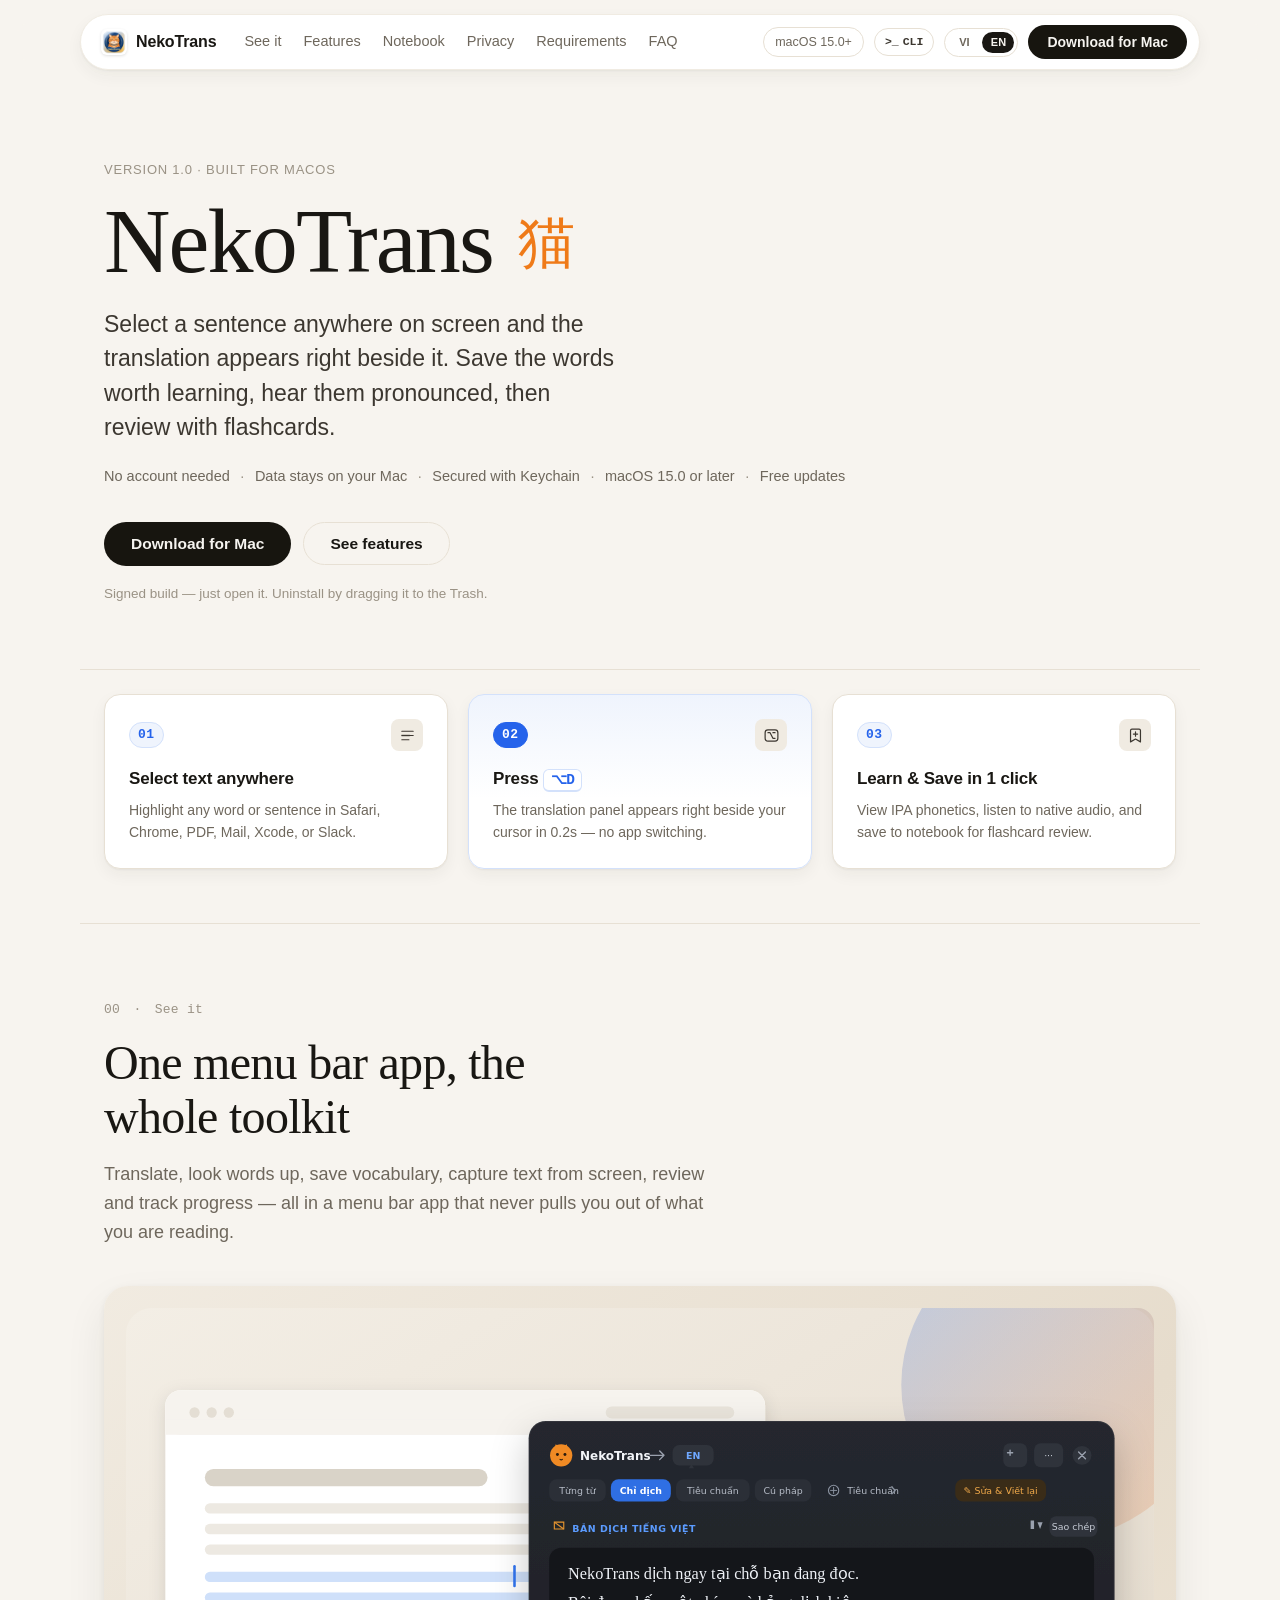
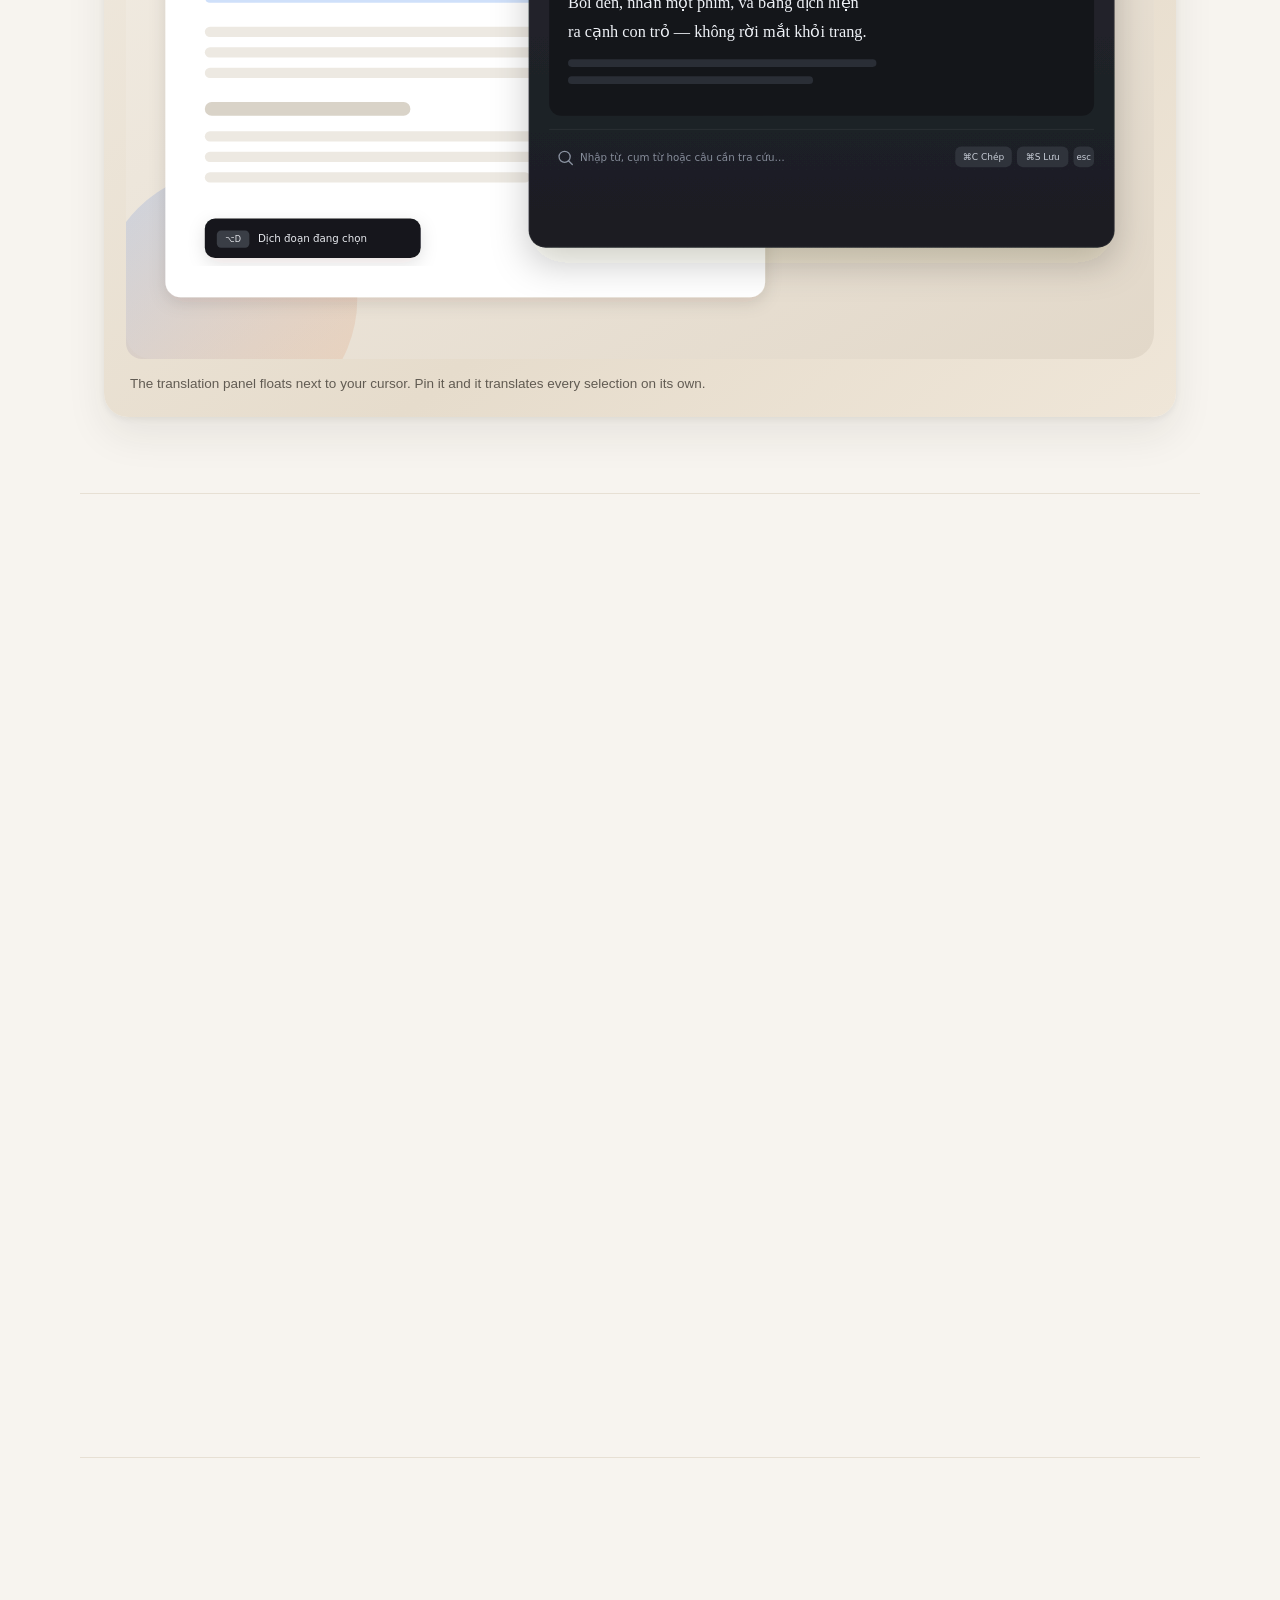
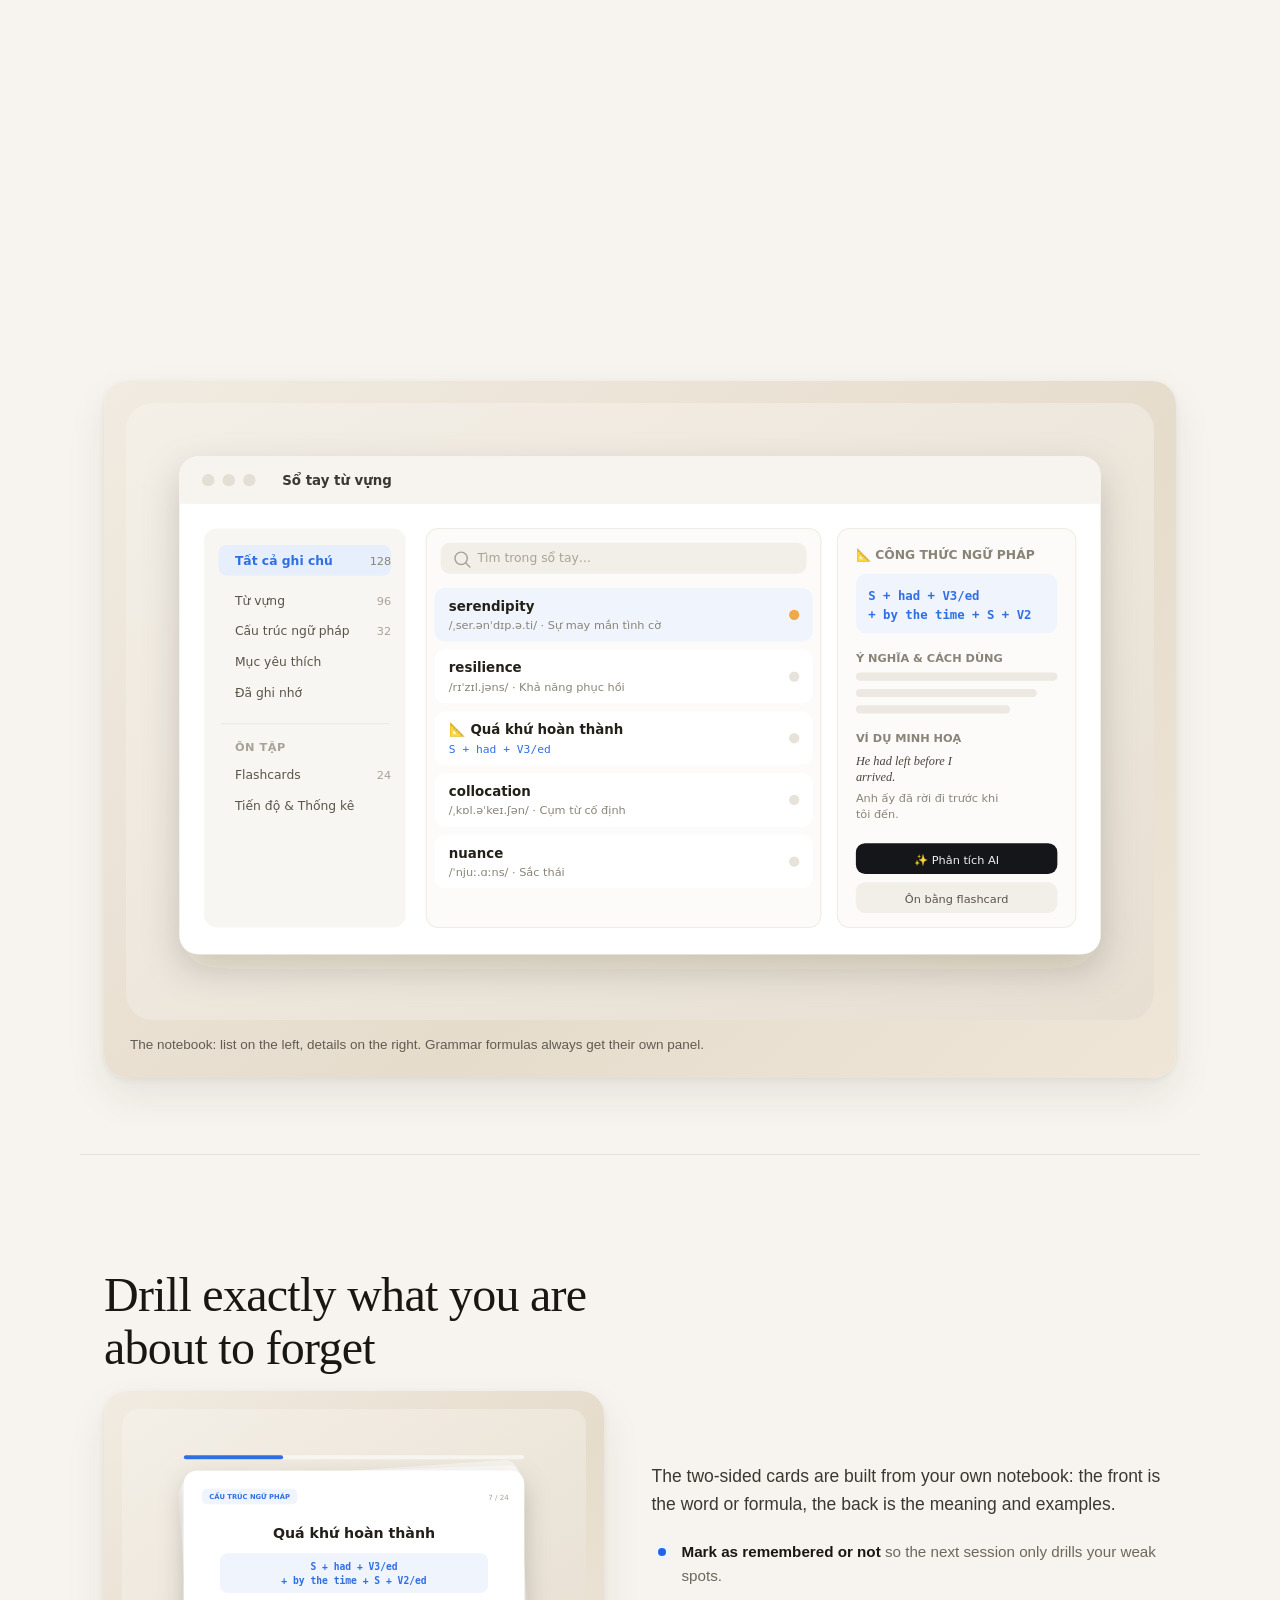
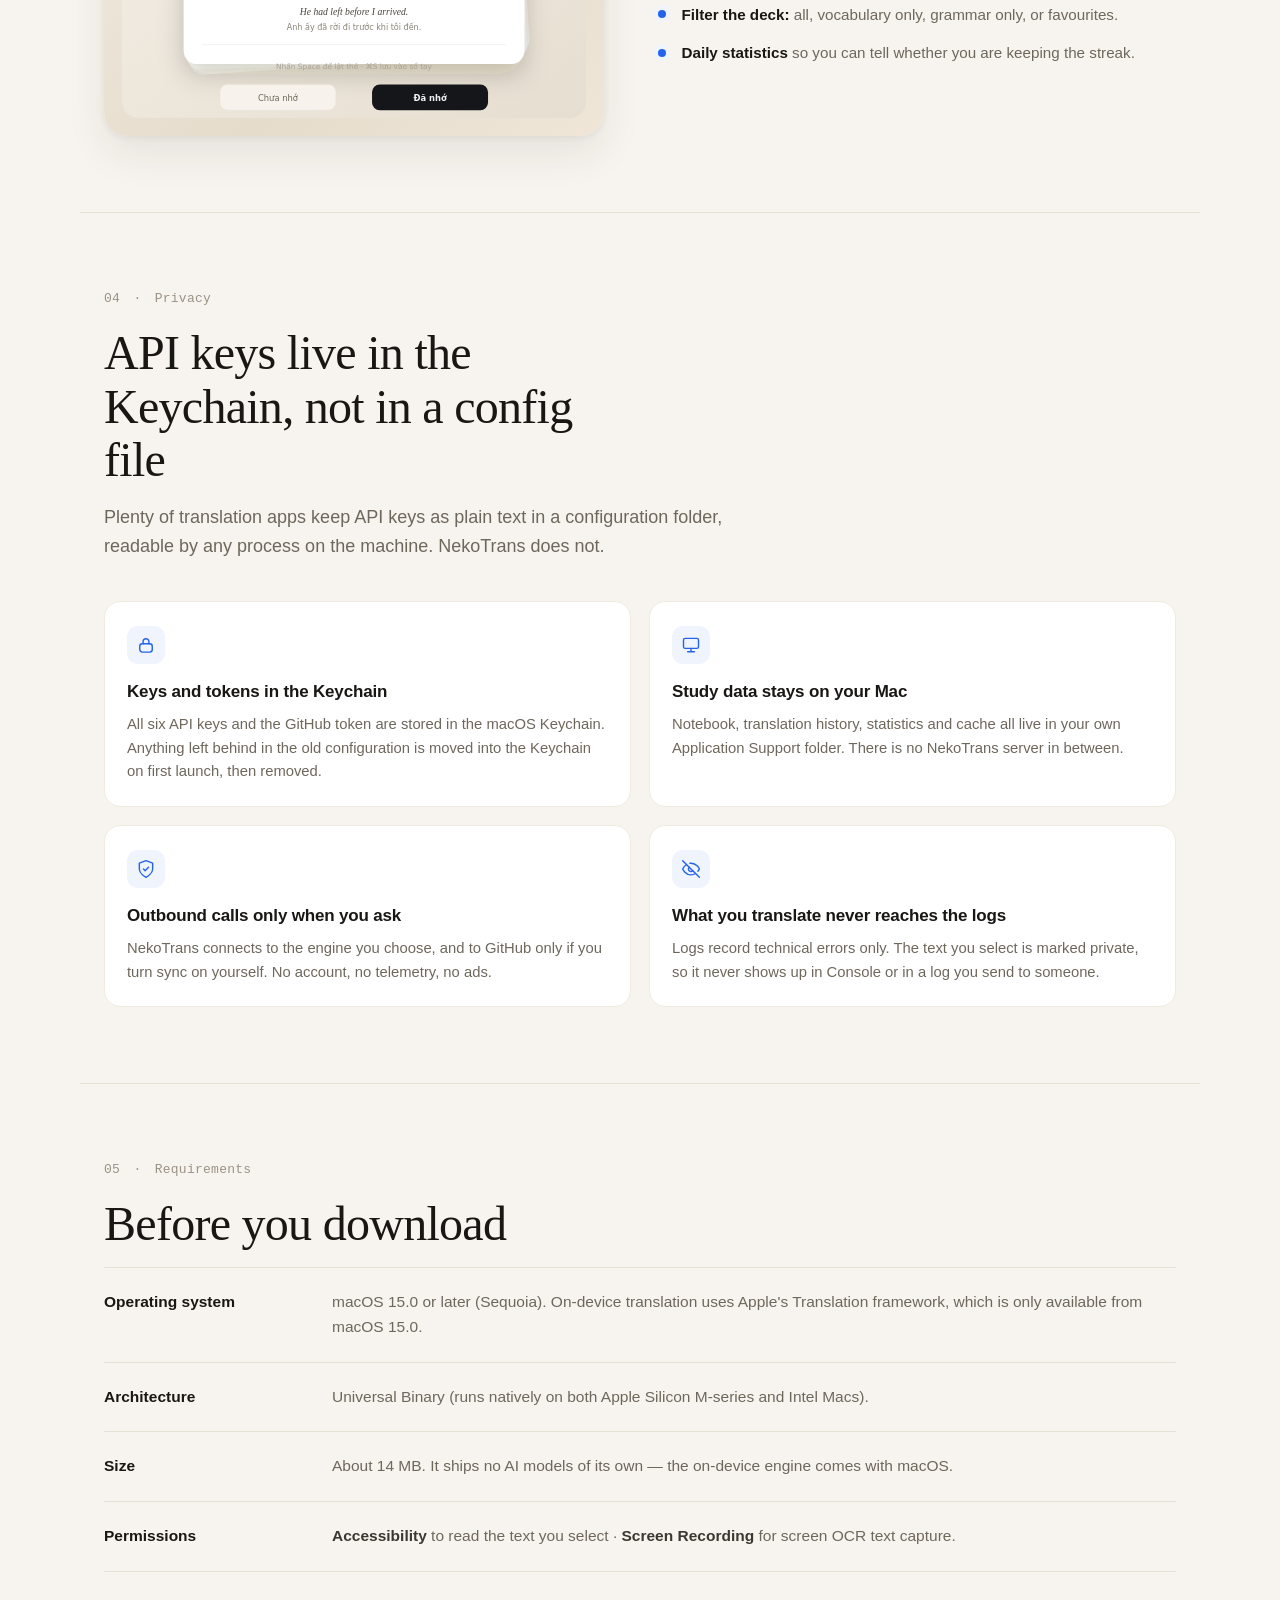
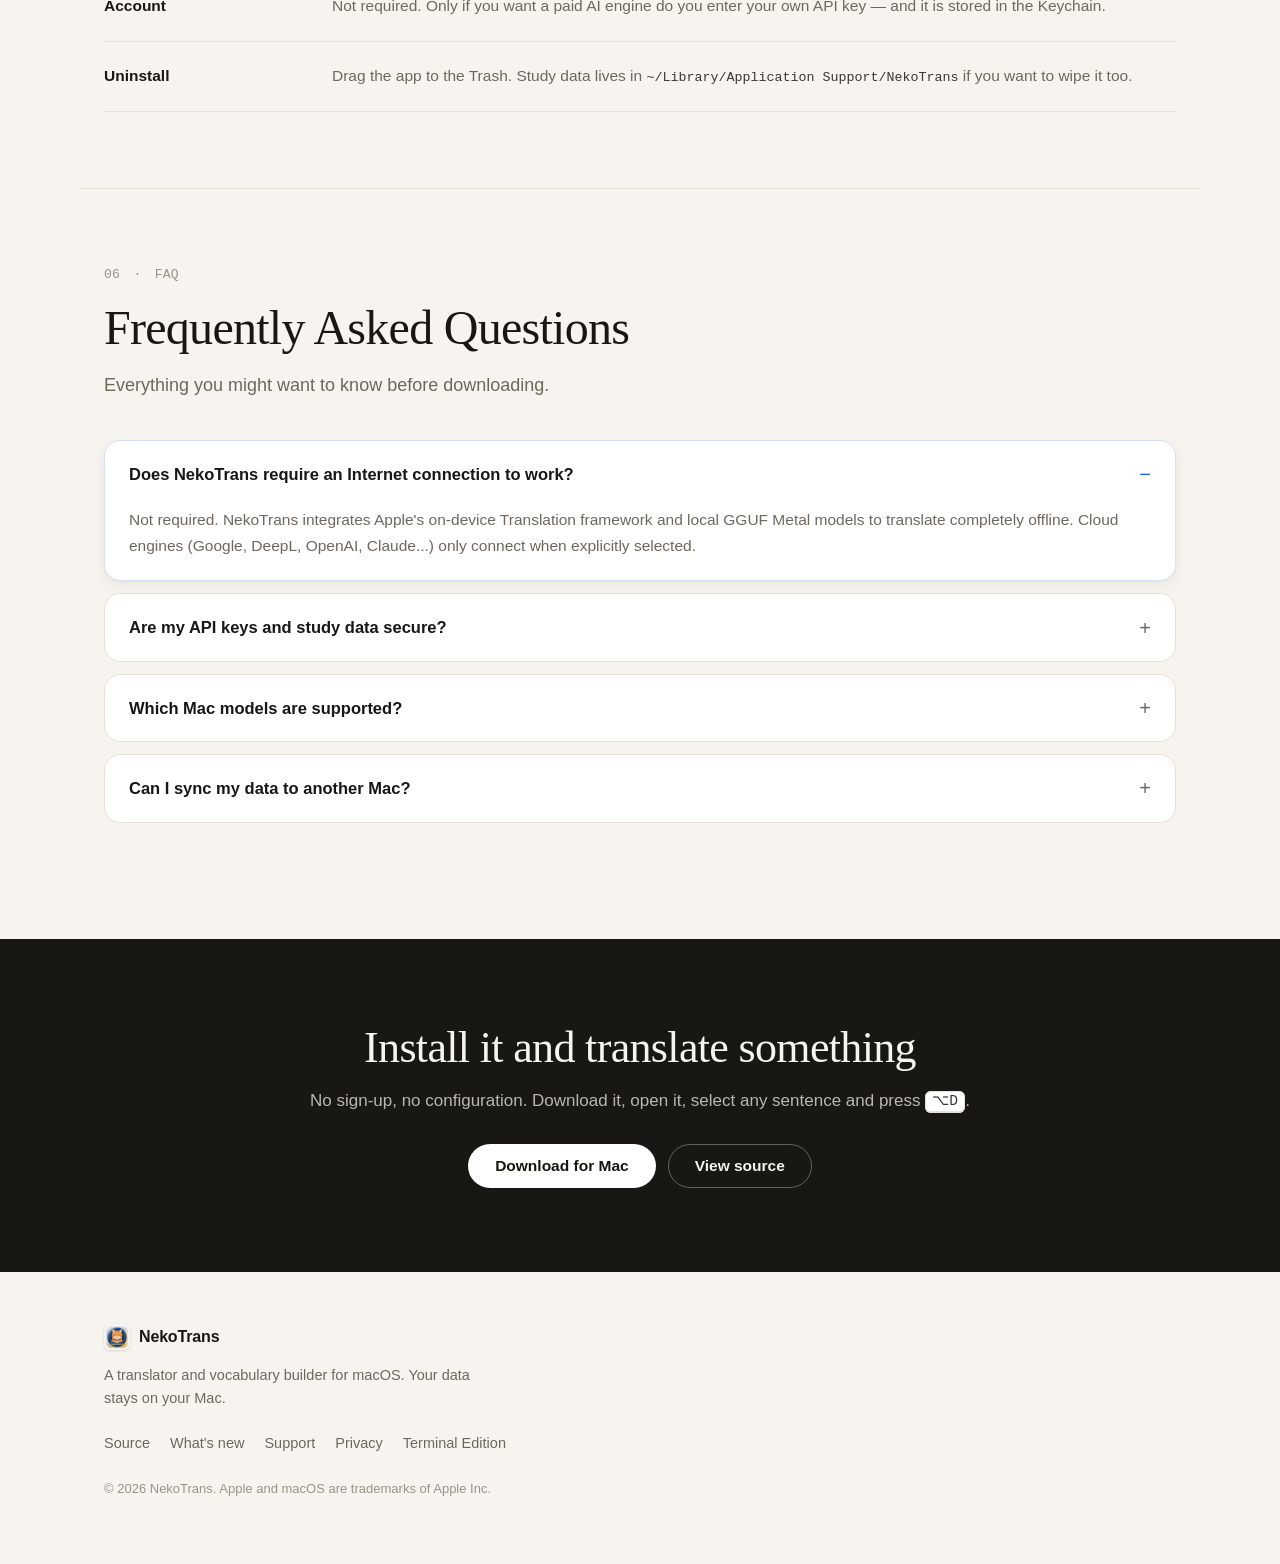
==== commit 055da425: "feat: add CLI terminal landing page and refine UI permissions localization" ====
--- a/LandingPage/index.html
+++ b/LandingPage/index.html
@@ -281,6 +281,9 @@
                 </ul>
                 <div class="nav-right">
                     <span class="chip" data-site-value="minimumMacOS" data-site-prefix="macOS " data-site-suffix="+">macOS 15.0+</span>
+                    <a class="nav-cli-btn" href="cli.html" title="Chuyển sang giao diện dòng lệnh (CLI Terminal)">
+                        <span aria-hidden="true">&gt;_</span> <span data-i18n="nav.cli">CLI</span>
+                    </a>
                     <div class="lang-switcher" role="group" data-i18n-label="nav.langLabel">
                         <span class="lang-label" data-i18n="nav.langLabel">Ngôn ngữ</span>
                         <button class="lang-button" type="button" data-lang="vi" aria-label="Tiếng Việt" aria-pressed="true">VI</button>
@@ -870,6 +873,13 @@
                             >Quyền riêng tư</a
                         >
                     </li>
+                    <li>
+                        <a
+                            href="cli.html"
+                            data-i18n="footer.cli"
+                            >Bản dòng lệnh (CLI)</a
+                        >
+                    </li>
                 </ul>
                 <p class="footer-legal">
                     © <span id="year">2026</span> NekoTrans.
--- a/LandingPage/styles.css
+++ b/LandingPage/styles.css
@@ -260,6 +260,29 @@
     border-radius: var(--r-pill);
     padding: 4px 11px;
     white-space: nowrap;
+}
+
+.nav-cli-btn {
+    display: inline-flex;
+    align-items: center;
+    gap: 4px;
+    padding: 4px 10px;
+    border: 1px solid var(--line);
+    border-radius: var(--r-pill);
+    background: var(--surface);
+    color: var(--ink-2);
+    font-family: var(--font-mono);
+    font-size: 11.5px;
+    font-weight: 600;
+    text-decoration: none;
+    transition: all 0.2s ease;
+    white-space: nowrap;
+}
+.nav-cli-btn:hover {
+    background: var(--ink);
+    color: var(--bg);
+    border-color: var(--ink);
+    transform: translateY(-1px);
 }
 
 /* --- Buttons -------------------------------------------------------------- */
